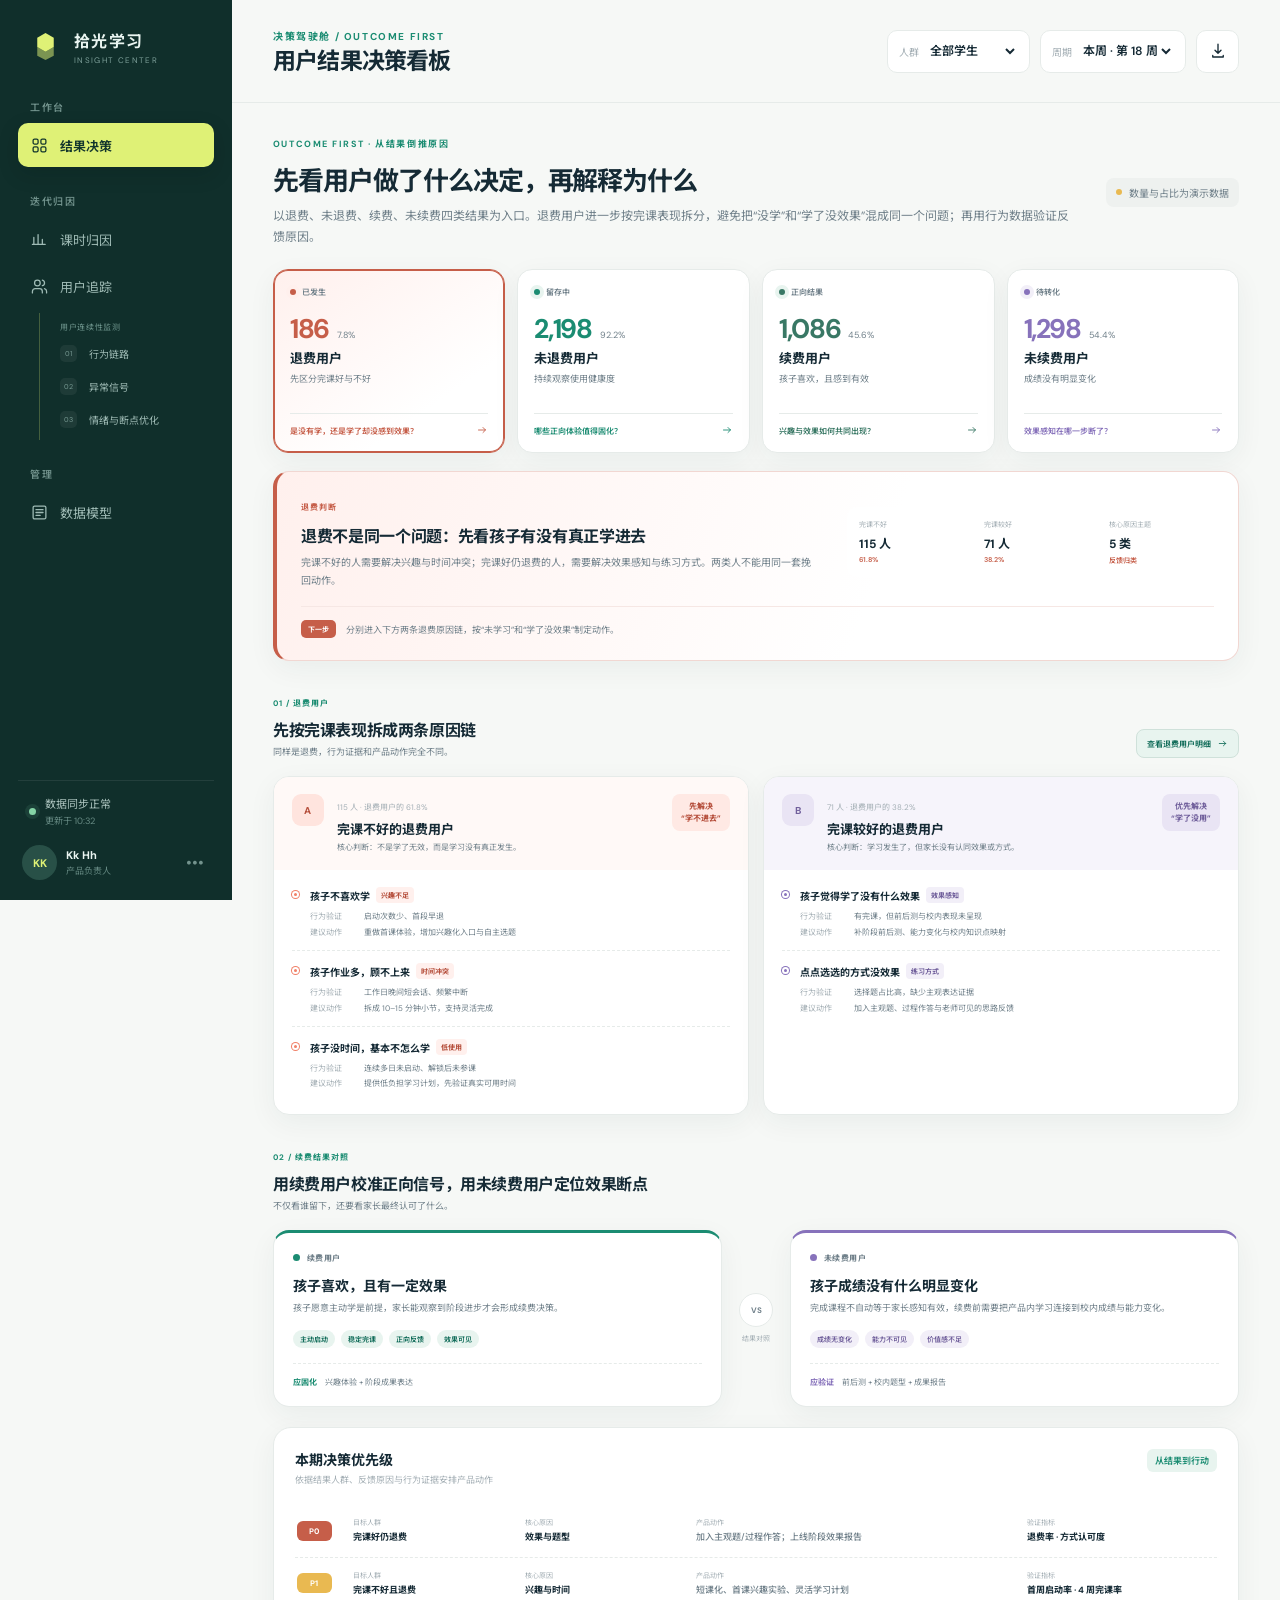
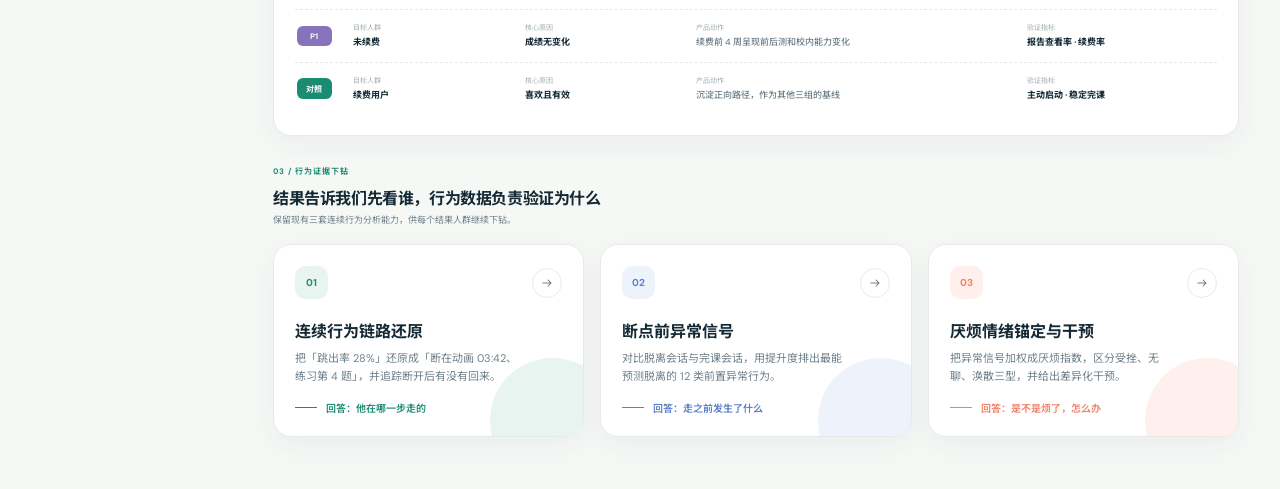
==== index.template.html @ 204967d9 "fix(用户追踪): 会话回放与监测四步链改为从真实逐题数据推导 监测方案挂到用户追踪下之后，出现两处「界面自相矛盾」：  一、单次会话回放的事件序列是写死的，完课会话也照搬断点会话那一串     异" ====
<!doctype html>
<html lang="zh-CN">
  <head>
    <meta charset="UTF-8" />
    <meta name="viewport" content="width=device-width, initial-scale=1.0" />
    <meta name="description" content="拾光学习用户结果决策中心——从退费与续费结果倒推学习行为和产品原因。" />
    <title>拾光学习 · 用户结果决策中心</title>
    <link rel="preconnect" href="https://fonts.googleapis.com" />
    <link rel="preconnect" href="https://fonts.gstatic.com" crossorigin />
    <!-- 字体异步加载：默认 media="print" 不阻塞首屏，onload 后再切回 all。
         取不到 Google Fonts 的网络环境（如国内）会立刻回落到系统字体，
         而不是先白屏等它超时——这个文件要发给别人离线打开，不能阻塞渲染。 -->
    <link href="https://fonts.googleapis.com/css2?family=DM+Sans:wght@400;500;600;700&family=Noto+Sans+SC:wght@400;500;600;700&display=swap" rel="stylesheet" media="print" onload="this.media='all'" />
    <noscript><link href="https://fonts.googleapis.com/css2?family=DM+Sans:wght@400;500;600;700&family=Noto+Sans+SC:wght@400;500;600;700&display=swap" rel="stylesheet" /></noscript>
    <link rel="stylesheet" href="./styles.css" />
    <link rel="stylesheet" href="./styles.behavior.css" />
  </head>
  <body>
    <div class="app-shell">
      <aside class="sidebar" aria-label="主导航">
        <a class="brand" href="#" aria-label="拾光学习首页">
          <span class="brand-mark" aria-hidden="true">
            <svg viewBox="0 0 32 32"><path d="M8 7.5 16 3l8 4.5v9L16 21l-8-4.5v-9Z"/><path d="m8 16.5 8 4.5 8-4.5V25l-8 4-8-4v-8.5Z" opacity=".52"/></svg>
          </span>
          <span><b>拾光学习</b><small>INSIGHT CENTER</small></span>
        </a>

        <nav class="primary-nav">
          <p class="nav-label">工作台</p>
          <button class="nav-item active" data-view="overview">
            <svg viewBox="0 0 24 24"><rect x="3" y="3" width="7" height="7" rx="2"/><rect x="14" y="3" width="7" height="7" rx="2"/><rect x="3" y="14" width="7" height="7" rx="2"/><rect x="14" y="14" width="7" height="7" rx="2"/></svg>
            结果决策
          </button>
          <p class="nav-label nav-label-spaced">迭代归因</p>
          <button class="nav-item" data-view="lesson">
            <svg viewBox="0 0 24 24"><path d="M4 19V9m6 10V5m6 14v-7m4 7H2"/></svg>
            课时归因
          </button>
          <button class="nav-item" data-view="users">
            <svg viewBox="0 0 24 24"><path d="M16 21v-2a4 4 0 0 0-4-4H6a4 4 0 0 0-4 4v2M9 11a4 4 0 1 0 0-8 4 4 0 0 0 0 8ZM22 21v-2a4 4 0 0 0-3-3.9M16 3.1a4 4 0 0 1 0 7.8"/></svg>
            用户追踪
          </button>
          <div class="nav-subgroup">
            <span>用户连续性监测</span>
            <button class="nav-item nav-subitem" data-view="chain">
              <i>01</i>行为链路
            </button>
            <button class="nav-item nav-subitem" data-view="signal">
              <i>02</i>异常信号
            </button>
            <button class="nav-item nav-subitem" data-view="emotion">
              <i>03</i>情绪与断点优化
            </button>
          </div>
          <p class="nav-label nav-label-spaced">管理</p>
          <button class="nav-item" data-view="model">
            <svg viewBox="0 0 24 24"><path d="M5 3h14a2 2 0 0 1 2 2v14a2 2 0 0 1-2 2H5a2 2 0 0 1-2-2V5a2 2 0 0 1 2-2Z"/><path d="M7 8h10M7 12h10M7 16h6"/></svg>
            数据模型
          </button>
        </nav>

        <div class="sidebar-foot">
          <div class="sync-status"><i></i><span>数据同步正常<small>更新于 10:32</small></span></div>
          <div class="user-chip"><span>KK</span><div><b>Kk Hh</b><small>产品负责人</small></div><button aria-label="更多">•••</button></div>
        </div>
      </aside>

      <main class="main">
        <header class="topbar">
          <div>
            <button class="mobile-menu" id="menuButton" aria-label="打开菜单">
              <svg viewBox="0 0 24 24"><path d="M4 7h16M4 12h16M4 17h16"/></svg>
            </button>
            <p class="eyebrow" id="pageEyebrow">数据驾驶舱</p>
            <h1 id="pageTitle">用户结果决策看板</h1>
          </div>
          <div class="top-actions">
            <label class="select-wrap"><span>人群</span><select id="segmentSelect"><option value="all">全部学生</option><option value="new">新购学生</option><option value="risk">流失风险学生</option></select></label>
            <label class="select-wrap"><span>周期</span><select id="periodSelect"><option value="week">本周 · 第 18 周</option><option value="lastWeek">上周 · 第 17 周</option><option value="month">近 4 周</option></select></label>
            <button class="icon-button" id="exportButton" title="导出本页数据" aria-label="导出本页数据">
              <svg viewBox="0 0 24 24"><path d="M12 3v12m0 0 4-4m-4 4-4-4M5 18v2h14v-2"/></svg>
            </button>
          </div>
        </header>

        <div class="content" id="content" aria-live="polite"></div>
      </main>
    </div>

    <div class="toast" id="toast" role="status"><span>✓</span><p>报表已导出</p></div>
    <div class="scrim" id="scrim"></div>
    <script src="./app.js"></script>
  </body>
</html>
---- styles.css ----
:root {
  --ink: #152a35;
  --muted: #70808a;
  --faint: #a4afb5;
  --line: #e6ebe9;
  --panel: #ffffff;
  --canvas: #f6f8f6;
  --mint: #1b8c72;
  --mint-deep: #116c59;
  --mint-pale: #e8f4ef;
  --lime: #dff176;
  --coral: #f08068;
  --coral-pale: #fff0ed;
  --blue: #5b7fc9;
  --blue-pale: #edf2fb;
  --violet: #8772bb;
  --yellow: #e9b951;
  --shadow: 0 8px 28px rgba(27, 55, 47, .055);
  --radius: 18px;
}

* { box-sizing: border-box; }
html { scroll-behavior: smooth; }
body {
  margin: 0;
  background: var(--canvas);
  color: var(--ink);
  font-family: "DM Sans", "Noto Sans SC", sans-serif;
  -webkit-font-smoothing: antialiased;
}
button, select { font: inherit; }
button { color: inherit; }
svg { display: block; fill: none; stroke: currentColor; stroke-width: 1.8; stroke-linecap: round; stroke-linejoin: round; }

.app-shell { min-height: 100vh; display: grid; grid-template-columns: 232px minmax(0, 1fr); }
.sidebar {
  position: fixed; inset: 0 auto 0 0; z-index: 20; width: 232px;
  display: flex; flex-direction: column; padding: 28px 18px 20px;
  background: #102f2b; color: #eaf5f1;
}
.brand { display: flex; align-items: center; gap: 11px; padding: 0 10px 34px; text-decoration: none; color: inherit; }
.brand-mark { width: 35px; height: 35px; display: grid; place-items: center; color: var(--lime); }
.brand-mark svg { width: 33px; stroke: none; fill: currentColor; }
.brand b { display: block; font-size: 16px; letter-spacing: .08em; }
.brand small { display: block; margin-top: 3px; color: #7ea09a; font-size: 8px; letter-spacing: .17em; }
.primary-nav { flex: 1; }
.nav-label { margin: 0 12px 9px; color: #70918b; font-size: 10px; font-weight: 600; letter-spacing: .16em; }
.nav-label-spaced { margin-top: 26px; }
.nav-item {
  width: 100%; min-height: 44px; display: flex; align-items: center; gap: 12px;
  margin: 3px 0; padding: 0 13px; border: 0; border-radius: 10px;
  color: #9fbbb5; background: transparent; cursor: pointer; text-align: left; font-size: 13px;
  transition: .2s ease;
}
.nav-item:hover { color: #fff; background: rgba(255,255,255,.055); }
.nav-item.active { color: #12352d; background: var(--lime); font-weight: 600; box-shadow: 0 7px 20px rgba(4,20,17,.18); }
.nav-item svg { width: 17px; height: 17px; }
.nav-index { display: grid; place-items: center; width: 20px; height: 20px; border: 1px solid currentColor; border-radius: 6px; font-size: 9px; font-weight: 700; }
.nav-subgroup { position: relative; margin: 5px 0 0 21px; padding: 8px 0 4px 12px; border-left: 1px solid rgba(223,241,118,.25); }.nav-subgroup > span { display: block; margin: 0 0 5px 8px; color: #6f968e; font-size: 8px; letter-spacing: .08em; }.nav-item.nav-subitem { min-height: 32px; margin: 1px 0; padding: 0 8px; border-radius: 7px; font-size: 10px; }.nav-subitem i { width: 17px; height: 17px; display: grid; place-items: center; border-radius: 5px; color: #789b94; background: rgba(255,255,255,.06); font-size: 7px; font-style: normal; }.nav-subitem.active i { color: var(--mint-deep); background: rgba(255,255,255,.48); }
.sidebar-foot { padding: 14px 4px 0; border-top: 1px solid rgba(255,255,255,.08); }
.sync-status { display: flex; align-items: center; gap: 9px; margin: 0 7px 18px; font-size: 11px; color: #abc2bd; }
.sync-status i { width: 7px; height: 7px; border-radius: 50%; background: #84d4a6; box-shadow: 0 0 0 4px rgba(132,212,166,.1); }
.sync-status small { display: block; color: #668a83; margin-top: 2px; }
.user-chip { display: grid; grid-template-columns: 35px 1fr auto; align-items: center; gap: 9px; }
.user-chip > span { width: 35px; height: 35px; display: grid; place-items: center; border-radius: 50%; background: #285047; font-size: 11px; font-weight: 700; color: var(--lime); }
.user-chip b, .user-chip small { display: block; }
.user-chip b { font-size: 11px; }.user-chip small { margin-top: 2px; color: #668a83; font-size: 9px; }
.user-chip button { border: 0; background: none; color: #73938d; cursor: pointer; }

.main { grid-column: 2; min-width: 0; }
.topbar {
  height: 103px; display: flex; align-items: center; justify-content: space-between; gap: 20px;
  padding: 0 clamp(24px, 3.2vw, 48px); border-bottom: 1px solid var(--line); background: rgba(246,248,246,.93);
  position: sticky; top: 0; z-index: 10; backdrop-filter: blur(12px);
}
.eyebrow { margin: 0 0 5px; color: var(--mint); font-size: 10px; font-weight: 700; letter-spacing: .16em; text-transform: uppercase; }
h1 { margin: 0; font-size: 23px; letter-spacing: -.035em; line-height: 1.15; }
.top-actions { display: flex; align-items: center; gap: 10px; }
.select-wrap { height: 43px; display: flex; align-items: center; gap: 7px; padding: 0 11px; border: 1px solid var(--line); border-radius: 10px; background: white; }
.select-wrap span { color: var(--faint); font-size: 10px; }
.select-wrap select { max-width: 128px; border: 0; outline: 0; color: var(--ink); background: transparent; font-size: 12px; font-weight: 600; cursor: pointer; }
.icon-button, .mobile-menu { width: 43px; height: 43px; display: grid; place-items: center; border: 1px solid var(--line); border-radius: 10px; background: white; cursor: pointer; transition: .2s; }
.icon-button:hover { color: white; border-color: var(--mint); background: var(--mint); }
.icon-button svg, .mobile-menu svg { width: 18px; height: 18px; }
.mobile-menu { display: none; }
.content { padding: 32px clamp(24px, 3.2vw, 48px) 52px; max-width: 1600px; margin: auto; }

.intro-row { display: flex; align-items: end; justify-content: space-between; gap: 30px; margin-bottom: 24px; }
.intro-row h2 { margin: 0 0 8px; font-size: 19px; letter-spacing: -.025em; }
.intro-row p { max-width: 650px; margin: 0; color: var(--muted); font-size: 12px; line-height: 1.7; }
.data-note { flex: none; display: inline-flex; align-items: center; gap: 7px; padding: 7px 10px; border-radius: 8px; background: #eef1ef; color: var(--muted); font-size: 10px; }
.data-note i { width: 6px; height: 6px; border-radius: 50%; background: var(--yellow); }

.scheme-grid { display: grid; grid-template-columns: repeat(3, 1fr); gap: 16px; margin-bottom: 24px; }
.scheme-card {
  position: relative; overflow: hidden; min-height: 184px; display: flex; flex-direction: column;
  padding: 21px; border: 1px solid var(--line); border-radius: var(--radius); background: var(--panel); box-shadow: var(--shadow);
  cursor: pointer; transition: transform .2s ease, box-shadow .2s ease, border-color .2s;
}
.scheme-card::after { content: ""; position: absolute; right: -32px; bottom: -47px; width: 125px; height: 125px; border-radius: 50%; background: var(--scheme-pale); }
.scheme-card:hover { transform: translateY(-3px); border-color: var(--scheme-color); box-shadow: 0 14px 34px rgba(27,55,47,.09); }
.scheme-top { display: flex; align-items: center; justify-content: space-between; }
.scheme-number { width: 33px; height: 33px; display: grid; place-items: center; border-radius: 10px; color: var(--scheme-color); background: var(--scheme-pale); font-size: 10px; font-weight: 700; }
.scheme-arrow { width: 30px; height: 30px; display: grid; place-items: center; border: 1px solid var(--line); border-radius: 50%; color: var(--muted); }
.scheme-arrow svg { width: 14px; }
.scheme-card h3 { margin: 19px 0 7px; font-size: 16px; }
.scheme-card p { position: relative; z-index: 1; max-width: 86%; margin: 0; color: var(--muted); font-size: 11px; line-height: 1.65; }
.scheme-card footer { position: relative; z-index: 1; display: flex; align-items: center; gap: 9px; margin-top: auto; padding-top: 15px; color: var(--scheme-color); font-size: 10px; font-weight: 600; }
.scheme-card footer i { width: 22px; height: 1px; background: currentColor; }

.kpi-grid { display: grid; grid-template-columns: repeat(4, 1fr); gap: 14px; margin-bottom: 18px; }
.kpi-card { padding: 18px 19px; border: 1px solid var(--line); border-radius: 15px; background: white; box-shadow: var(--shadow); }
.kpi-head { display: flex; align-items: center; justify-content: space-between; margin-bottom: 13px; }
.kpi-head span { color: var(--muted); font-size: 11px; }
.kpi-head i { width: 28px; height: 28px; display: grid; place-items: center; border-radius: 8px; background: var(--mint-pale); color: var(--mint); font-style: normal; font-size: 12px; }
.kpi-value { display: flex; align-items: baseline; gap: 9px; }
.kpi-value strong { font-size: 25px; letter-spacing: -.04em; }
.trend { font-size: 9px; font-weight: 600; color: var(--mint); }
.trend.down { color: var(--coral); }
.kpi-card small { display: block; margin-top: 5px; color: var(--faint); font-size: 9px; }

.dashboard-grid { display: grid; grid-template-columns: minmax(0, 1.55fr) minmax(300px, .75fr); gap: 18px; }
.panel { overflow: hidden; padding: 21px; border: 1px solid var(--line); border-radius: var(--radius); background: white; box-shadow: var(--shadow); }
.panel-wide { grid-column: 1 / -1; }
.panel-header { display: flex; align-items: start; justify-content: space-between; gap: 15px; margin-bottom: 19px; }
.panel-header h3 { margin: 0 0 4px; font-size: 14px; }
.panel-header p { margin: 0; color: var(--faint); font-size: 9px; }
.panel-tag { flex: none; padding: 5px 8px; border-radius: 6px; background: var(--mint-pale); color: var(--mint); font-size: 9px; font-weight: 600; }
.panel-actions { display: flex; gap: 5px; }
.mini-tab { padding: 5px 8px; border: 0; border-radius: 6px; background: transparent; color: var(--muted); font-size: 9px; cursor: pointer; }
.mini-tab.active { color: var(--mint-deep); background: var(--mint-pale); font-weight: 600; }

.funnel { display: flex; align-items: stretch; min-height: 151px; }
.funnel-step { flex: 1; position: relative; padding: 20px 15px 13px; text-align: center; }
.funnel-step:not(:last-child)::after { content: ""; position: absolute; top: 33px; right: -5px; z-index: 2; width: 10px; height: 10px; border-top: 1px solid #cbd6d2; border-right: 1px solid #cbd6d2; transform: rotate(45deg); }
.funnel-icon { width: 38px; height: 38px; margin: 0 auto 11px; display: grid; place-items: center; border-radius: 12px; background: var(--stage-pale); color: var(--stage-color); }
.funnel-icon svg { width: 18px; height: 18px; }
.funnel-step b { display: block; font-size: 18px; }.funnel-step span { display: block; margin-top: 3px; color: var(--muted); font-size: 10px; }
.funnel-step small { display: inline-block; margin-top: 9px; padding: 3px 7px; border-radius: 20px; background: #f3f5f4; color: var(--faint); font-size: 8px; }

.insight-box { margin-top: 12px; display: flex; align-items: center; gap: 10px; padding: 11px 13px; border-radius: 10px; background: #f8faf8; color: var(--muted); font-size: 10px; line-height: 1.5; }
.insight-box .bulb { flex: none; width: 25px; height: 25px; display: grid; place-items: center; border-radius: 7px; background: #fff3ce; color: #b48825; }
.insight-box svg { width: 13px; }
.insight-box b { color: var(--ink); }

.rank-list { display: grid; gap: 14px; }
.rank-row { display: grid; grid-template-columns: minmax(80px, 1fr) 1.5fr 38px; align-items: center; gap: 11px; font-size: 10px; }
.rank-label { overflow: hidden; text-overflow: ellipsis; white-space: nowrap; }
.bar-track { height: 6px; border-radius: 6px; background: #edf1ef; overflow: hidden; }
.bar-fill { height: 100%; border-radius: inherit; background: var(--bar-color, var(--mint)); transform-origin: left; animation: grow .8s ease both; }
.rank-value { text-align: right; color: var(--muted); font-size: 9px; }
@keyframes grow { from { transform: scaleX(0); } }

.section-head { display: flex; align-items: end; justify-content: space-between; margin: 0 0 22px; }
.section-head h2 { margin: 0 0 5px; font-size: 19px; }.section-head p { margin: 0; color: var(--muted); font-size: 11px; }
.back-button { display: inline-flex; align-items: center; gap: 6px; margin-bottom: 12px; padding: 0; border: 0; background: none; color: var(--mint); font-size: 10px; cursor: pointer; }
.back-button svg { width: 12px; }
.goal-pill { padding: 8px 11px; border-radius: 8px; background: var(--mint-pale); color: var(--mint-deep); font-size: 10px; font-weight: 600; }

.flow-track { display: grid; grid-template-columns: repeat(5, 1fr); gap: 0; margin: 11px 0 23px; padding: 4px 0; }
.flow-node { position: relative; text-align: center; }
.flow-node:not(:last-child)::after { content: ""; position: absolute; top: 20px; left: 65%; width: 70%; height: 1px; background: #dce4e0; }
.flow-node i { position: relative; z-index: 2; width: 40px; height: 40px; margin: auto; display: grid; place-items: center; border-radius: 50%; color: white; background: var(--node-color); box-shadow: 0 0 0 6px var(--node-pale); font-style: normal; font-size: 11px; font-weight: 700; }
.flow-node b { display: block; margin-top: 12px; font-size: 10px; }.flow-node small { color: var(--faint); font-size: 8px; }

.line-chart { height: 190px; display: grid; grid-template-columns: 27px 1fr; grid-template-rows: 1fr 21px; }
.y-axis { display: flex; flex-direction: column; justify-content: space-between; color: var(--faint); font-size: 8px; padding-bottom: 3px; }
.plot { position: relative; border-bottom: 1px solid var(--line); background: repeating-linear-gradient(to bottom, transparent 0, transparent calc(25% - 1px), #edf1ef 25%); }
.plot svg { width: 100%; height: 100%; overflow: visible; }
.plot .area { stroke: none; fill: url(#areaGradient); }
.plot .chart-line { fill: none; stroke: var(--mint); stroke-width: 2.3; vector-effect: non-scaling-stroke; }
.plot .dot { fill: white; stroke: var(--mint); stroke-width: 2; }
.x-axis { grid-column: 2; display: flex; justify-content: space-between; padding-top: 7px; color: var(--faint); font-size: 8px; }

.stage-grid { display: grid; grid-template-columns: repeat(3, 1fr); gap: 13px; }
.stage-card { padding: 16px; border: 1px solid var(--line); border-radius: 13px; background: #fbfcfb; }
.stage-title { display: flex; align-items: center; gap: 8px; margin-bottom: 13px; }
.stage-title i { width: 27px; height: 27px; display: grid; place-items: center; border-radius: 8px; background: var(--stage-pale); color: var(--stage-color); font-style: normal; font-size: 10px; font-weight: 700; }
.stage-title b { font-size: 11px; }.stage-title small { display: block; color: var(--faint); font-size: 8px; margin-top: 1px; }
.stage-metric { display: flex; justify-content: space-between; padding: 8px 0; border-top: 1px dashed var(--line); font-size: 9px; color: var(--muted); }
.stage-metric strong { color: var(--ink); font-size: 10px; }

.heatmap-wrap { overflow-x: auto; }
.heatmap { min-width: 580px; display: grid; grid-template-columns: 66px repeat(7, 1fr); gap: 5px; }
.heatmap > span { display: grid; place-items: center; min-height: 26px; border-radius: 5px; color: var(--muted); font-size: 8px; }
.heat-cell { background: rgba(27,140,114,var(--intensity)); color: var(--intensity-text, white) !important; cursor: default; transition: transform .15s; }
.heat-cell:hover { transform: scale(1.08); }
.heat-legend { display: flex; align-items: center; justify-content: flex-end; gap: 5px; margin-top: 10px; color: var(--faint); font-size: 8px; }
.heat-legend i { width: 12px; height: 7px; border-radius: 2px; background: rgba(27,140,114,var(--i)); }

.issue-list { display: grid; gap: 10px; }
.issue { display: grid; grid-template-columns: 34px 1fr auto; align-items: center; gap: 11px; padding: 11px; border-radius: 11px; background: #f9faf9; }
.issue-icon { width: 34px; height: 34px; display: grid; place-items: center; border-radius: 9px; background: var(--issue-pale); color: var(--issue-color); }
.issue-icon svg { width: 16px; }.issue b { display: block; font-size: 10px; }.issue small { color: var(--faint); font-size: 8px; }
.severity { padding: 4px 7px; border-radius: 5px; font-size: 8px; font-weight: 600; }.severity.high { color: #b6503d; background: var(--coral-pale); }.severity.mid { color: #997317; background: #fff5d6; }

.donut-wrap { display: flex; align-items: center; justify-content: center; gap: 26px; padding: 11px 0; }
.donut { position: relative; width: 126px; height: 126px; border-radius: 50%; background: conic-gradient(var(--mint) 0 54%, var(--lime) 54% 78%, var(--blue) 78% 91%, #e7ebe9 91%); }
.donut::after { content: ""; position: absolute; inset: 17px; border-radius: 50%; background: white; }
.donut-center { position: absolute; inset: 0; z-index: 2; display: grid; place-content: center; text-align: center; }.donut-center strong { font-size: 22px; }.donut-center span { color: var(--faint); font-size: 8px; }
.legend-list { display: grid; gap: 11px; }.legend-row { display: grid; grid-template-columns: 8px 1fr auto; align-items: center; gap: 8px; font-size: 9px; }.legend-row i { width: 8px; height: 8px; border-radius: 3px; }.legend-row span { color: var(--muted); }.legend-row b { font-size: 9px; }

.alert-list { display: grid; gap: 8px; }
.alert-row { display: grid; grid-template-columns: 36px 1fr auto; gap: 10px; align-items: center; padding: 10px 12px; border: 1px solid var(--line); border-radius: 11px; }
.student-avatar { width: 34px; height: 34px; display: grid; place-items: center; border-radius: 10px; background: var(--avatar-bg); color: var(--avatar-color); font-size: 10px; font-weight: 700; }
.alert-row b { display: block; font-size: 10px; }.alert-row small { display: block; margin-top: 2px; color: var(--faint); font-size: 8px; }
.risk-score { text-align: right; }.risk-score strong { display: block; color: var(--coral); font-size: 11px; }.risk-score span { color: var(--faint); font-size: 8px; }

.event-table { width: 100%; border-collapse: collapse; font-size: 10px; }
.event-table th { padding: 10px 12px; color: var(--faint); background: #f7f9f8; text-align: left; font-size: 8px; letter-spacing: .06em; }
.event-table td { padding: 12px; border-bottom: 1px solid var(--line); vertical-align: middle; color: var(--muted); }
.event-table td:first-child { color: var(--ink); font-family: ui-monospace, SFMono-Regular, Menlo, monospace; font-weight: 600; }
.event-table tr:last-child td { border-bottom: 0; }
.status-dot { display: inline-flex; align-items: center; gap: 5px; color: var(--mint); }.status-dot::before { content: ""; width: 5px; height: 5px; border-radius: 50%; background: currentColor; }
.table-wrap { overflow-x: auto; }

.model-flow { display: flex; align-items: center; justify-content: center; gap: 8px; overflow-x: auto; margin-bottom: 17px; padding: 13px 16px; border: 1px solid #dce9e4; border-radius: 12px; background: linear-gradient(90deg,#f0f7f4,#f7faf8); white-space: nowrap; }
.model-flow span { padding: 7px 10px; border-radius: 7px; color: var(--mint-deep); background: white; box-shadow: 0 2px 8px rgba(27,55,47,.06); font-size: 9px; font-weight: 600; }
.model-flow i { color: #8ba39d; font-size: 8px; font-style: normal; }
.model-grid { display: grid; grid-template-columns: repeat(6, 1fr); gap: 13px; }
.model-card { display: flex; flex-direction: column; min-height: 236px; padding: 17px; border: 1px solid var(--line); border-radius: 15px; background: white; box-shadow: var(--shadow); }
.model-card header { display: flex; align-items: flex-start; gap: 10px; }
.model-card header > span { flex: none; width: 29px; height: 29px; display: grid; place-items: center; border-radius: 8px; color: var(--mint); background: var(--mint-pale); font-size: 9px; font-weight: 700; }
.model-card h3 { margin: 0 0 3px; font-size: 12px; }
.model-card code { color: var(--mint); font-size: 8px; }
.model-card > p { margin: 13px 0 10px; color: var(--muted); font-size: 9px; }
.field-list { display: grid; grid-template-columns: repeat(2, minmax(0,1fr)); gap: 6px; }
.field-list span { overflow: hidden; padding: 6px 7px; border-radius: 6px; color: #65766f; background: #f5f8f6; font-family: ui-monospace, SFMono-Regular, Menlo, monospace; font-size: 7.5px; text-overflow: ellipsis; white-space: nowrap; }
.model-card footer { display: flex; align-items: center; gap: 6px; margin-top: auto; padding-top: 11px; color: var(--faint); font-size: 8px; }
.model-card footer i { width: 15px; height: 2px; border-radius: 2px; background: var(--mint); }

/* 课时归因与用户连续追踪 */
.analysis-toolbar { display: flex; align-items: center; gap: 16px; margin-bottom: 16px; padding: 13px 15px; border: 1px solid #dfe8e4; border-radius: 13px; background: linear-gradient(100deg,#edf6f2,#fbfcfb); }
.analysis-toolbar > div { margin-right: auto; }.analysis-toolbar span { display: block; color: var(--faint); font-size: 8px; }.analysis-toolbar b { display: block; margin-top: 3px; font-size: 11px; }
.analysis-toolbar label { display: flex; align-items: center; gap: 8px; color: var(--muted); font-size: 9px; }.analysis-toolbar select { padding: 7px 9px; border: 1px solid var(--line); border-radius: 7px; background: white; color: var(--ink); font-size: 9px; outline: 0; }
.analysis-toolbar .data-note { display: inline-flex; }.analysis-toolbar .cohort-range { padding-left: 14px; border-left: 1px solid #dce5e1; color: var(--muted); }
.month-plan { display: flex; align-items: center; justify-content: center; gap: 9px; margin: -3px 0 16px; padding: 10px 12px; border: 1px solid var(--line); border-radius: 11px; background: white; }
.month-plan span { min-width: 90px; padding: 6px 9px; border-radius: 7px; color: var(--muted); background: #f5f8f6; font-size: 8px; text-align: center; }.month-plan span b { display: block; margin-bottom: 2px; color: var(--ink); font-size: 8px; }.month-plan span.extra { color: var(--mint-deep); background: var(--mint-pale); }.month-plan i { width: 13px; height: 1px; background: #cbd7d2; }
.attribution-table { min-width: 980px; }.attribution-table tbody tr { cursor: pointer; transition: background .15s; }.attribution-table tbody tr:hover { background: #f2f8f5; }.attribution-table tbody tr:focus { outline: 2px solid var(--mint); outline-offset: -2px; }
.attribution-table td:first-child { font-family: inherit; white-space: nowrap; }.attribution-table td:not(:first-child) { white-space: nowrap; }
.metric-bad { color: var(--coral) !important; font-weight: 700; }
.cause-pill { display: inline-flex; padding: 4px 7px; border-radius: 6px; font-size: 8px; font-weight: 600; white-space: nowrap; }.cause-pill.good { color: var(--mint-deep); background: var(--mint-pale); }.cause-pill.watch { color: #8d6d1e; background: #fff5d6; }.cause-pill.risk { color: #b6503d; background: var(--coral-pale); }
.legend-inline,.status-legend { display: flex; align-items: center; gap: 10px; color: var(--faint); font-size: 8px; }.legend-inline span,.status-legend span { display: inline-flex; align-items: center; gap: 5px; }.legend-inline i,.status-legend i { width: 7px; height: 7px; border-radius: 2px; }.legend-good,.status-legend .done { background: var(--mint); }.legend-watch,.status-legend .learning { background: var(--yellow); }.legend-risk,.status-legend .exit { background: var(--coral); }.status-legend .missed { background: #dce3e0; }

.segment-tabs { display: grid; grid-template-columns: repeat(5,1fr); gap: 9px; margin-bottom: 16px; }.segment-tabs button { display: flex; align-items: center; justify-content: space-between; padding: 12px 13px; border: 1px solid var(--line); border-radius: 11px; background: white; color: var(--muted); cursor: pointer; transition: .18s; }.segment-tabs button:hover { border-color: #bdd9d0; }.segment-tabs button.active { border-color: var(--mint); color: var(--mint-deep); background: var(--mint-pale); box-shadow: inset 0 0 0 1px var(--mint); }.segment-tabs span { font-size: 9px; }.segment-tabs b { font-size: 11px; }
.tracking-wrap { overflow-x: auto; }.tracking-table { width: 100%; min-width: 900px; border-collapse: separate; border-spacing: 0 7px; }.tracking-table th { padding: 0 7px 7px; color: var(--faint); text-align: center; font-size: 8px; }.tracking-table th:first-child,.tracking-table th:nth-child(2) { text-align: left; }.tracking-table td { padding: 7px; background: #f8faf9; text-align: center; }.tracking-table td:first-child { min-width: 92px; border-radius: 9px 0 0 9px; text-align: left; }.tracking-table td:first-child b,.tracking-table td:first-child small { display: block; }.tracking-table td:first-child b { font-size: 9px; }.tracking-table td:first-child small { margin-top: 2px; color: var(--faint); font-size: 7px; }.tracking-table td:nth-child(2) { min-width: 130px; text-align: left; }.tracking-table td:last-child { border-radius: 0 9px 9px 0; }
.month-tracking-table { min-width: 1080px; }.month-tracking-table thead .week-band th { padding: 7px; border-radius: 5px; color: var(--mint-deep); background: var(--mint-pale); font-weight: 700; }.month-tracking-table thead tr:last-child th { padding-top: 7px; }.month-tracking-table td:first-child { min-width: 125px; }
.student-name-button { display: block; width: 100%; padding: 3px 4px; border: 0; border-radius: 6px; background: transparent; color: inherit; cursor: pointer; text-align: left; }.student-name-button:hover { background: var(--mint-pale); }.student-name-button b,.student-name-button small,.student-name-button em { display: block; }.student-name-button em { margin-top: 4px; color: var(--mint); font-size: 6.5px; font-style: normal; opacity: .72; transition: opacity .15s; }.student-name-button:hover em,.student-name-button:focus em { opacity: 1; }
.lifecycle { display: inline-block; margin: 2px 3px 2px 0; padding: 3px 5px; border-radius: 4px; font-size: 7px; }.lifecycle.active,.lifecycle.renew { color: var(--mint-deep); background: var(--mint-pale); }.lifecycle.churn { color: #b6503d; background: var(--coral-pale); }.lifecycle.no-renew { color: #7d6ca3; background: #f2eff8; }
.lesson-state { width: 56px; height: 35px; display: grid; place-content: center; gap: 2px; border: 0; border-radius: 7px; cursor: pointer; transition: transform .15s,box-shadow .15s; }.lesson-state:hover { transform: translateY(-2px); box-shadow: 0 5px 10px rgba(26,54,48,.12); }.lesson-state i { width: 5px; height: 5px; margin: auto; border-radius: 50%; background: currentColor; }.lesson-state span { font-size: 7px; }.lesson-state.done { color: var(--mint-deep); background: var(--mint-pale); }.lesson-state.learning { color: #96721e; background: #fff5d6; }.lesson-state.exit { color: #b6503d; background: var(--coral-pale); }.lesson-state.missed { color: #99a6a1; background: #eef2f0; }
.compare-grid { display: grid; grid-template-columns: repeat(2,1fr); gap: 13px; margin-top: 14px; }.compare-grid article { padding: 16px 18px; border: 1px solid var(--line); border-radius: 13px; background: white; }.compare-grid span { color: var(--mint); font-size: 8px; font-weight: 700; }.compare-grid b { display: block; margin: 7px 0 5px; font-size: 11px; }.compare-grid p { margin: 0; color: var(--muted); font-size: 9px; line-height: 1.6; }

.user-detail-heading { display: grid; grid-template-columns: auto 40px 1fr auto; align-items: center; gap: 10px; margin-bottom: 13px; }.user-detail-heading > button { display: inline-flex; align-items: center; gap: 5px; padding: 7px 9px; border: 1px solid #cee2da; border-radius: 7px; color: var(--mint-deep); background: var(--mint-pale); cursor: pointer; font-size: 8px; }.user-detail-heading > button svg { width: 10px; }.selected-user-avatar { width: 39px; height: 39px; display: grid; place-items: center; border-radius: 11px; color: var(--mint-deep); background: var(--mint-pale); font-size: 12px; font-weight: 700; }.user-detail-heading > div:nth-child(3) > span { color: var(--faint); font-size: 7px; }.user-detail-heading h3 { margin: 3px 0; font-size: 13px; }.user-detail-heading h3 small { color: var(--faint); font-size: 7px; font-weight: 500; }.user-detail-heading p { margin: 0; color: var(--muted); font-size: 8px; }
.user-detail-summary { display: flex; gap: 7px; }.user-detail-summary span { min-width: 57px; padding: 8px; border-radius: 8px; color: var(--muted); background: #f5f8f6; font-size: 7px; text-align: center; }.user-detail-summary b { display: block; margin-bottom: 2px; color: var(--ink); font-size: 11px; }
.detail-rule { display: flex; align-items: center; gap: 7px; margin: 0 0 12px; padding: 8px 10px; border-radius: 8px; color: var(--muted); background: #f7f9f8; font-size: 8px; }.detail-rule i { width: 6px; height: 6px; border-radius: 50%; background: var(--yellow); }
.user-monitoring-flow { margin-top: 16px; padding: 18px; border: 1px solid #cfe3db; border-radius: 15px; background: linear-gradient(115deg,#edf7f3,#fff 62%); box-shadow: var(--shadow); }.monitor-flow-head { display: flex; align-items: end; justify-content: space-between; gap: 16px; margin-bottom: 14px; }.monitor-flow-head span { color: var(--mint); font-size: 8px; font-weight: 700; letter-spacing: .12em; }.monitor-flow-head h3 { margin: 5px 0 3px; font-size: 14px; }.monitor-flow-head p { margin: 0; color: var(--muted); font-size: 8px; }.monitor-flow-head > button { flex: none; padding: 8px 10px; border: 1px solid var(--mint); border-radius: 8px; color: white; background: var(--mint); cursor: pointer; font-size: 8px; font-weight: 600; }
.monitor-flow-grid { display: grid; grid-template-columns: repeat(4,1fr); gap: 9px; }.monitor-flow-card { position: relative; display: grid; grid-template-columns: 27px 1fr; gap: 9px; min-width: 0; padding: 12px; border: 1px solid var(--line); border-radius: 11px; background: white; cursor: pointer; text-align: left; transition: .18s; }.monitor-flow-card:hover { border-color: var(--mint); transform: translateY(-2px); }.monitor-flow-card > i { width: 27px; height: 27px; display: grid; place-items: center; border-radius: 8px; color: var(--mint-deep); background: var(--mint-pale); font-size: 8px; font-style: normal; font-weight: 700; }.monitor-flow-card span { min-width: 0; }.monitor-flow-card b,.monitor-flow-card strong,.monitor-flow-card small { display: block; }.monitor-flow-card b { font-size: 9px; }.monitor-flow-card strong { margin: 5px 0 3px; overflow: hidden; color: var(--ink); font-size: 9px; text-overflow: ellipsis; white-space: nowrap; }.monitor-flow-card small { color: var(--faint); font-size: 7px; line-height: 1.45; }.monitor-flow-card > em { position: absolute; right: -8px; top: 50%; z-index: 2; width: 15px; height: 15px; display: grid; place-items: center; border-radius: 50%; color: var(--mint); background: #f3f8f6; font-size: 9px; font-style: normal; transform: translateY(-50%); }
.lesson-detail-table { width: 100%; min-width: 1160px; border-collapse: collapse; font-size: 8px; }.lesson-detail-table th { padding: 9px 6px; color: var(--faint); background: #f5f8f6; text-align: left; white-space: nowrap; }.lesson-detail-table td { height: 55px; padding: 8px 6px; border-bottom: 1px solid var(--line); color: var(--muted); vertical-align: middle; }.lesson-detail-table tr:last-child td { border-bottom: 0; }.lesson-detail-table td:first-child { min-width: 132px; }.lesson-detail-table td:first-child span,.lesson-detail-table td:first-child b { display: block; }.lesson-detail-table td:first-child span { margin-bottom: 3px; color: var(--mint); font-size: 7px; }.lesson-detail-table td:first-child b { color: var(--ink); font-size: 8px; }.lesson-detail-table .study-time { min-width: 108px; font-family: ui-monospace,SFMono-Regular,Menlo,monospace; }.lesson-detail-table .jump-node { color: var(--coral); font-weight: 600; }.lesson-detail-table .blank-cell { background: repeating-linear-gradient(-45deg,#fbfcfb,#fbfcfb 4px,#f7f9f8 4px,#f7f9f8 8px); }.lesson-detail-table .unattended-row td { color: var(--faint); }
.lesson-row-title { display: flex; align-items: center; gap: 7px; }.lesson-row-title > button,.session-toggle-placeholder { flex: none; width: 25px; height: 25px; display: grid; place-items: center; border-radius: 7px; }.lesson-row-title > button { border: 1px solid #bdd8ce; color: var(--mint); background: white; cursor: pointer; font-size: 13px; font-weight: 700; }.lesson-row-title > button:hover { color: white; background: var(--mint); }.session-toggle-placeholder { background: transparent; }.lesson-row-title > div { min-width: 0; }.lesson-row-title em { display: block; margin-top: 3px; color: var(--mint); font-size: 6px; font-style: normal; }.lesson-detail-table tr.is-session-open > td { border-bottom-color: #c5ddd4; background: #f6fbf9; }
.detail-status { display: inline-flex; padding: 4px 6px; border-radius: 5px; font-size: 7px; font-weight: 700; white-space: nowrap; }.detail-status.done { color: var(--mint-deep); background: var(--mint-pale); }.detail-status.unfinished { color: #b6503d; background: var(--coral-pale); }.detail-status.blank { color: #98a5a0; background: #eef2f0; }
.question-detail { position: relative; min-width: 78px; padding: 6px; border: 1px solid #e7ece9; border-radius: 7px; background: white; }.question-detail.has-anomaly { padding-bottom: 22px; }.question-detail b,.question-detail small { display: block; white-space: nowrap; }.question-detail b { color: var(--ink); font-size: 7px; }.question-detail small { margin-top: 3px; font-size: 6.5px; }.question-detail small.correct { color: var(--mint); }.question-detail small.wrong { color: var(--coral); }.question-detail em { position: absolute; left: 5px; bottom: 5px; padding: 2px 4px; border-radius: 4px; font-size: 6px; font-style: normal; font-weight: 700; }.question-detail em.instant { color: #7662a4; background: #f2eff8; }.question-detail em.repeat { color: #9a7319; background: #fff5d6; }.question-detail em.slow { color: #b6503d; background: var(--coral-pale); }
.lesson-detail-table .session-replay-row > td { height: auto; padding: 0 6px 16px; border-bottom: 1px solid #c5ddd4; background: #f6fbf9; }.inline-session-replay { padding: 15px; border: 1px solid #c7ded5; border-radius: 12px; background: white; box-shadow: 0 7px 20px rgba(23,63,53,.06); }.inline-session-replay > header { display: flex; align-items: center; justify-content: space-between; gap: 18px; }.inline-session-replay header span { color: var(--mint); font-size: 7px; font-weight: 700; letter-spacing: .1em; }.inline-session-replay h4 { margin: 4px 0; color: var(--ink); font-size: 12px; }.inline-session-replay header p { margin: 0; color: var(--faint); font-size: 7px; }.session-replay-stats { display: flex; gap: 6px; }.session-replay-stats span { min-width: 75px; padding: 7px 8px; border-radius: 7px; color: var(--muted); background: #f5f8f6; font-size: 6px; text-align: center; }.session-replay-stats b { display: block; margin-bottom: 2px; color: var(--ink); font-size: 8px; }.session-replay-stats span.risk { color: #b6503d; background: var(--coral-pale); }.session-replay-stats span.risk b { color: #b6503d; }
/* 自动列而非固定 10 列：事件数由该次会话的真实行为决定，写死列数会折行。 */
.session-event-track { display: grid; grid-auto-flow: column; grid-auto-columns: minmax(85px,1fr); gap: 5px; overflow-x: auto; margin: 15px 0; padding: 7px 2px 4px; }.session-event { position: relative; min-width: 85px; padding: 9px 7px; border: 1px solid var(--line); border-top: 2px solid #cbd8d3; border-radius: 8px; background: #fbfcfb; }.session-event::after { content: "›"; position: absolute; right: -6px; top: 50%; z-index: 2; color: #a9b9b3; transform: translateY(-50%); }.session-event:last-child::after { display: none; }.session-event time,.session-event b,.session-event small { display: block; }.session-event time { color: var(--faint); font-family: ui-monospace,SFMono-Regular,Menlo,monospace; font-size: 6px; }.session-event > i { width: 5px; height: 5px; display: block; margin: 5px 0; border-radius: 50%; background: #b7c7c1; }.session-event b { color: var(--ink); font-size: 7px; }.session-event small { margin-top: 3px; color: var(--faint); font-size: 6px; line-height: 1.4; }.session-event.is-warn { border-top-color: var(--yellow); background: #fffdf6; }.session-event.is-warn > i { background: var(--yellow); }.session-event.is-danger,.session-event.is-break { border-top-color: var(--coral); background: var(--coral-pale); }.session-event.is-danger > i,.session-event.is-break > i { background: var(--coral); }.session-event.is-done { border-top-color: var(--mint); background: var(--mint-pale); }.session-event.is-done > i { background: var(--mint); }
.inline-session-replay > footer { display: grid; grid-template-columns: 1fr auto 1fr auto 1.2fr; align-items: center; gap: 9px; padding: 10px 12px; border-radius: 9px; background: #f5f8f6; }.inline-session-replay footer div span,.inline-session-replay footer div b { display: block; }.inline-session-replay footer div span { color: var(--faint); font-size: 6px; }.inline-session-replay footer div b { margin-top: 3px; color: var(--ink); font-size: 7px; line-height: 1.45; }.inline-session-replay footer > i { color: var(--mint); font-size: 10px; font-style: normal; }.inline-session-replay footer .optimize { padding-left: 9px; border-left: 2px solid var(--mint); }.inline-session-replay footer .optimize b { color: var(--mint-deep); }

.drawer-layer { position: fixed; inset: 0; z-index: 100; visibility: hidden; pointer-events: none; }.drawer-layer.open { visibility: visible; pointer-events: auto; }.drawer-backdrop { position: absolute; inset: 0; width: 100%; border: 0; background: rgba(10,31,27,.28); opacity: 0; transition: opacity .25s; }.drawer-layer.open .drawer-backdrop { opacity: 1; }.detail-drawer { position: absolute; top: 0; right: 0; width: min(480px,92vw); height: 100%; overflow-y: auto; padding: 34px 30px; background: white; box-shadow: -20px 0 50px rgba(19,46,40,.16); transform: translateX(100%); transition: transform .28s ease; }.drawer-layer.open .detail-drawer { transform: none; }.drawer-close { position: absolute; top: 17px; right: 18px; width: 30px; height: 30px; border: 1px solid var(--line); border-radius: 8px; background: white; color: var(--muted); cursor: pointer; font-size: 18px; }
.drawer-kicker { margin-bottom: 7px; color: var(--mint); font-size: 8px; font-weight: 700; letter-spacing: .12em; }.detail-drawer h2 { margin: 0; font-size: 18px; }.drawer-sub { margin: 6px 0 20px; color: var(--muted); font-size: 9px; }.drawer-metrics { display: grid; grid-template-columns: repeat(4,1fr); gap: 8px; margin: 20px 0; }.drawer-metrics.six { grid-template-columns: repeat(3,1fr); }.drawer-metrics > div { padding: 11px; border-radius: 9px; background: #f5f8f6; }.drawer-metrics span,.drawer-metrics b { display: block; }.drawer-metrics span { color: var(--faint); font-size: 7px; }.drawer-metrics b { margin-top: 5px; font-size: 11px; }.drawer-metrics .danger { color: var(--coral); }.drawer-title { margin: 24px 0 11px; font-size: 11px; }
.question-bars { display: grid; gap: 9px; }.question-bars > div { display: grid; grid-template-columns: 48px 1fr 28px; align-items: center; gap: 8px; }.question-bars span,.question-bars b { font-size: 8px; }.question-bars b { text-align: right; }.question-bars i { height: 7px; overflow: hidden; border-radius: 6px; background: #edf1ef; }.question-bars em { display: block; height: 100%; border-radius: inherit; background: var(--mint); }.question-bars em.slow { background: var(--coral); }.root-cause { padding: 13px; border-radius: 10px; background: #f8faf9; }.root-cause span { color: var(--coral); font-size: 8px; font-weight: 700; }.root-cause p,.action-box p { margin: 6px 0 0; color: var(--muted); font-size: 9px; line-height: 1.65; }.action-box { margin-top: 14px; padding: 14px; border-left: 3px solid var(--mint); border-radius: 0 10px 10px 0; background: var(--mint-pale); }.action-box b { color: var(--mint-deep); font-size: 9px; }.student-drawer-head { display: flex; align-items: center; gap: 11px; }.student-drawer-head > span { width: 42px; height: 42px; display: grid; place-items: center; border-radius: 12px; color: var(--mint); background: var(--mint-pale); font-size: 13px; font-weight: 700; }.student-drawer-head p { margin: 4px 0 0; color: var(--faint); font-size: 8px; }.lesson-focus { display: grid; grid-template-columns: 1fr auto; gap: 4px; align-items: center; margin-top: 18px; padding: 13px; border: 1px solid var(--line); border-radius: 10px; }.lesson-focus small { grid-column: 1/-1; color: var(--faint); font-size: 7px; }.lesson-focus b { font-size: 10px; }.empty-state { padding: 30px; border-radius: 10px; background: #f6f8f7; color: var(--faint); text-align: center; font-size: 9px; }

.toast { position: fixed; right: 28px; bottom: 28px; z-index: 50; display: flex; align-items: center; gap: 10px; padding: 12px 17px; border-radius: 11px; color: white; background: #173b34; box-shadow: 0 12px 30px rgba(17,47,43,.25); transform: translateY(80px); opacity: 0; pointer-events: none; transition: .3s ease; }
.toast.show { transform: none; opacity: 1; }.toast span { width: 20px; height: 20px; display: grid; place-items: center; border-radius: 50%; color: #14352f; background: var(--lime); font-size: 11px; }.toast p { margin: 0; font-size: 11px; }
.scrim { display: none; }
/* fill-mode 用 backwards 而不是 both：both 会让动画结束后仍保留 transform 的
   计算值 matrix(1,0,0,1,0,0)，虽是单位矩阵但不等于 none，会使 .fade-in 成为
   position: fixed 的包含块，导致内部的下钻抽屉贴着 section 定位而跑出视口。
   本动画无 delay，backwards 与 both 视觉上完全一致。 */
.fade-in { animation: fadeIn .35s ease backwards; }
@keyframes fadeIn { from { opacity: 0; transform: translateY(4px); } }

@media (max-width: 1050px) {
  .app-shell { grid-template-columns: 200px minmax(0, 1fr); }.sidebar { width: 200px; }.scheme-grid { grid-template-columns: 1fr; }.scheme-card { min-height: 145px; }.kpi-grid { grid-template-columns: repeat(2, 1fr); }.dashboard-grid { grid-template-columns: 1fr; }.panel-wide { grid-column: auto; }
}
@media (max-width: 760px) {
  .app-shell { display: block; }.main { grid-column: auto; }.sidebar { width: 232px; transform: translateX(-100%); transition: transform .25s ease; }.sidebar.open { transform: none; }.scrim { position: fixed; inset: 0; z-index: 15; background: rgba(9,29,25,.35); backdrop-filter: blur(2px); }.scrim.show { display: block; }
  .topbar { height: auto; min-height: 90px; padding: 16px 18px; align-items: flex-start; }.topbar > div:first-child { display: grid; grid-template-columns: 36px 1fr; column-gap: 10px; }.mobile-menu { display: grid; width: 36px; height: 36px; grid-row: 1 / 3; }.eyebrow { grid-column: 2; }.topbar h1 { grid-column: 2; font-size: 18px; }.top-actions { align-self: center; }.select-wrap span, .top-actions .select-wrap { display: none; }.select-wrap { padding: 0 7px; height: 36px; }.select-wrap select { max-width: 100px; font-size: 10px; }.icon-button { width: 36px; height: 36px; }
  .content { padding: 24px 17px 40px; }.intro-row { align-items: flex-start; flex-direction: column; gap: 12px; }.scheme-grid, .kpi-grid, .stage-grid { grid-template-columns: 1fr; }.funnel { overflow-x: auto; }.funnel-step { min-width: 120px; }.flow-track { overflow-x: auto; grid-template-columns: repeat(5, 105px); }.event-table { min-width: 640px; }.donut-wrap { flex-direction: column; }.section-head { gap: 14px; align-items: flex-start; }.goal-pill { display: none; }.model-flow { justify-content: flex-start; }.model-grid { display: block; }.model-card { margin-bottom: 11px; }.field-list { grid-template-columns: 1fr; }.analysis-toolbar { align-items: flex-start; flex-direction: column; }.analysis-toolbar label { width: 100%; }.analysis-toolbar .cohort-range { padding-left: 0; border: 0; }.month-plan { justify-content: flex-start; overflow-x: auto; }.segment-tabs { grid-template-columns: repeat(2,1fr); }.compare-grid { grid-template-columns: 1fr; }.status-legend { display: none; }.drawer-metrics,.drawer-metrics.six { grid-template-columns: repeat(2,1fr); }.user-detail-heading { grid-template-columns: auto 40px 1fr; }.user-detail-summary { grid-column: 1/-1; }.student-name-button em { opacity: 1; }.monitor-flow-head { align-items: flex-start; flex-direction: column; }.monitor-flow-grid { grid-template-columns: 1fr; }.monitor-flow-card > em { display: none; }.inline-session-replay > header { align-items: flex-start; flex-direction: column; }.session-replay-stats { flex-wrap: wrap; }.inline-session-replay > footer { grid-template-columns: 1fr; }.inline-session-replay footer > i { transform: rotate(90deg); }
}
@media (prefers-reduced-motion: reduce) { *, *::before, *::after { animation-duration: .01ms !important; transition-duration: .01ms !important; } }
---- styles.behavior.css ----
/* ============================================================
   连续行为监测组件样式
   与 styles.css 共用同一套设计变量，独立成文件便于并行维护。
   build-standalone.mjs 会把本文件与 styles.css 一起内联进 index.html。
   ============================================================ */

.panel-full { grid-column: 1 / -1; }

/* ---------- 结果决策首页 ---------- */
.decision-page { display: grid; gap: 18px; }
.decision-intro { align-items: center; margin-bottom: 0; padding: 2px 0 4px; }
.decision-intro h2 { max-width: 720px; font-size: 26px; letter-spacing: -.04em; }
.decision-intro p:not(.decision-kicker) { max-width: 820px; }
.decision-kicker { margin-bottom: 8px !important; color: var(--mint) !important; font-size: 9px !important; font-weight: 700; letter-spacing: .17em; }

.outcome-grid { display: grid; grid-template-columns: repeat(4, minmax(0, 1fr)); gap: 12px; }
.outcome-card { min-width: 0; padding: 16px; border: 1px solid var(--line); border-radius: 15px; color: var(--ink); background: white; box-shadow: var(--shadow); cursor: pointer; text-align: left; transition: .2s ease; }
.outcome-card:hover { border-color: var(--outcome-color); transform: translateY(-2px); }
.outcome-card.active { border-color: var(--outcome-color); background: linear-gradient(145deg, var(--outcome-pale), white 72%); box-shadow: inset 0 0 0 1px var(--outcome-color), var(--shadow); }
.outcome-top { display: flex; align-items: center; gap: 6px; color: var(--muted); font-size: 8px; font-weight: 600; }
.outcome-top i { width: 6px; height: 6px; border-radius: 50%; background: var(--outcome-color); box-shadow: 0 0 0 4px var(--outcome-pale); }
.outcome-main { display: flex; align-items: baseline; gap: 8px; margin-top: 14px; }
.outcome-main strong { color: var(--outcome-color); font-size: 27px; letter-spacing: -.05em; }
.outcome-main em { color: var(--muted); font-size: 9px; font-style: normal; }
.outcome-card > b { display: block; margin: 2px 0 6px; font-size: 13px; }
.outcome-card > small { display: block; min-height: 28px; color: var(--muted); font-size: 9px; line-height: 1.55; }
.outcome-question { display: flex; align-items: center; justify-content: space-between; gap: 5px; margin-top: 12px; padding-top: 10px; border-top: 1px solid var(--line); color: var(--outcome-color); font-size: 8px; font-weight: 600; }
.outcome-question svg { flex: none; width: 12px; height: 12px; }

.outcome-focus { display: grid; grid-template-columns: minmax(0, 1.2fr) minmax(360px, .85fr); gap: 17px 28px; padding: 22px 24px; border: 1px solid color-mix(in srgb, var(--focus-color) 25%, #fff); border-left: 4px solid var(--focus-color); border-radius: 16px; background: linear-gradient(110deg, var(--focus-pale), white 62%); box-shadow: var(--shadow); }
.focus-copy > span { color: var(--focus-color); font-size: 8px; font-weight: 700; letter-spacing: .14em; }
.focus-copy h3 { margin: 8px 0 7px; font-size: 16px; letter-spacing: -.02em; }
.focus-copy p { margin: 0; color: var(--muted); font-size: 10px; line-height: 1.75; }
.focus-stats { display: grid; grid-template-columns: repeat(3, 1fr); gap: 8px; align-self: center; }
.focus-stats div { padding: 11px; border: 1px solid rgba(255,255,255,.8); border-radius: 10px; background: rgba(255,255,255,.72); }
.focus-stats small, .focus-stats b, .focus-stats em { display: block; }
.focus-stats small { color: var(--faint); font-size: 7px; }
.focus-stats b { margin-top: 5px; font-size: 12px; }
.focus-stats em { margin-top: 3px; color: var(--focus-color); font-size: 7px; font-style: normal; font-weight: 600; }
.focus-action { grid-column: 1 / -1; display: flex; align-items: center; gap: 10px; padding-top: 13px; border-top: 1px solid color-mix(in srgb, var(--focus-color) 15%, #fff); }
.focus-action span { flex: none; padding: 4px 7px; border-radius: 5px; color: white; background: var(--focus-color); font-size: 7px; font-weight: 700; }
.focus-action p { margin: 0; color: var(--muted); font-size: 9px; }

.decision-section-head { display: flex; align-items: end; justify-content: space-between; gap: 18px; margin-top: 11px; }
.decision-section-head span { color: var(--mint); font-size: 8px; font-weight: 700; letter-spacing: .12em; }
.decision-section-head h3 { margin: 6px 0 4px; font-size: 16px; letter-spacing: -.025em; }
.decision-section-head p { margin: 0; color: var(--muted); font-size: 9px; }
.decision-section-head button { display: inline-flex; align-items: center; gap: 6px; padding: 8px 10px; border: 1px solid #cfe1da; border-radius: 8px; color: var(--mint-deep); background: var(--mint-pale); cursor: pointer; font-size: 8px; font-weight: 600; }
.decision-section-head button svg { width: 11px; }

.refund-split { display: grid; grid-template-columns: repeat(2, minmax(0, 1fr)); gap: 14px; }
.refund-branch { overflow: hidden; border: 1px solid var(--line); border-radius: 16px; background: white; box-shadow: var(--shadow); }
.refund-branch > header { display: grid; grid-template-columns: 34px 1fr auto; gap: 11px; align-items: start; padding: 17px 18px; background: #fff9f7; }
.refund-branch.high-completion > header { background: #f6f4fb; }
.branch-index { width: 32px; height: 32px; display: grid; place-items: center; border-radius: 9px; color: #b6503d; background: #ffe4de; font-size: 10px; font-weight: 700; }
.high-completion .branch-index { color: #71609c; background: #e9e4f4; }
.refund-branch header small { color: var(--faint); font-size: 8px; }
.refund-branch header h3 { margin: 4px 0 3px; font-size: 13px; }
.refund-branch header p { margin: 0; color: var(--muted); font-size: 8px; line-height: 1.55; }
.refund-branch header > strong { padding: 7px 9px; border-radius: 8px; color: #b6503d; background: #ffe9e4; font-size: 8px; line-height: 1.45; text-align: center; }
.high-completion header > strong { color: #71609c; background: #e9e4f4; }
.reason-list { display: grid; padding: 5px 18px 12px; }
.decision-reason { display: grid; grid-template-columns: 10px 1fr; gap: 8px; padding: 12px 0; }
.decision-reason + .decision-reason { border-top: 1px dashed var(--line); }
.reason-dot { width: 7px; height: 7px; margin-top: 4px; border: 2px solid white; border-radius: 50%; background: var(--coral); box-shadow: 0 0 0 1px var(--coral); }
.high-completion .reason-dot { background: var(--violet); box-shadow: 0 0 0 1px var(--violet); }
.decision-reason h4 { display: flex; flex-wrap: wrap; align-items: center; gap: 6px; margin: 0 0 7px; font-size: 10px; }
.decision-reason h4 em { padding: 3px 5px; border-radius: 4px; color: #b6503d; background: var(--coral-pale); font-size: 7px; font-style: normal; }
.high-completion .decision-reason h4 em { color: #71609c; background: #f2eff8; }
.decision-reason p { display: grid; grid-template-columns: 48px 1fr; gap: 6px; margin: 3px 0 0; color: var(--muted); font-size: 8px; line-height: 1.55; }
.decision-reason p span { color: var(--faint); }

.renewal-compare { display: grid; grid-template-columns: minmax(0, 1fr) 52px minmax(0, 1fr); align-items: stretch; gap: 8px; }
.renewal-card { padding: 19px; border: 1px solid var(--line); border-radius: 16px; background: white; box-shadow: var(--shadow); }
.renewed-card { border-top: 3px solid var(--mint); }
.not-renewed-card { border-top: 3px solid var(--violet); }
.renewal-label { display: flex; align-items: center; gap: 7px; color: var(--muted); font-size: 8px; font-weight: 700; letter-spacing: .06em; }
.renewal-label i { width: 7px; height: 7px; border-radius: 50%; background: var(--mint); }
.not-renewed-card .renewal-label i { background: var(--violet); }
.renewal-card h3 { margin: 12px 0 6px; font-size: 14px; }
.renewal-card p { margin: 0; color: var(--muted); font-size: 9px; line-height: 1.7; }
.evidence-chips { display: flex; flex-wrap: wrap; gap: 6px; margin-top: 14px; }
.evidence-chips span { padding: 4px 7px; border-radius: 20px; color: var(--mint-deep); background: var(--mint-pale); font-size: 7px; font-weight: 600; }
.not-renewed-card .evidence-chips span { color: #71609c; background: #f2eff8; }
.renewal-card footer { display: flex; align-items: center; gap: 8px; margin-top: 15px; padding-top: 12px; border-top: 1px dashed var(--line); font-size: 8px; }
.renewal-card footer b { color: var(--mint); }
.not-renewed-card footer b { color: var(--violet); }
.renewal-card footer span { color: var(--muted); }
.versus-mark { display: grid; place-content: center; text-align: center; }
.versus-mark span { width: 34px; height: 34px; display: grid; place-items: center; margin: auto; border: 1px solid var(--line); border-radius: 50%; color: var(--muted); background: white; font-size: 8px; font-weight: 700; }
.versus-mark small { margin-top: 6px; color: var(--faint); font-size: 7px; }

.priority-panel { margin-top: 2px; }
.priority-list { display: grid; }
.priority-row { display: grid; grid-template-columns: 44px .85fr .85fr 1.7fr 1fr; gap: 12px; align-items: center; padding: 12px 2px; }
.priority-row + .priority-row { border-top: 1px dashed var(--line); }
.priority-level { justify-self: start; min-width: 35px; padding: 5px 7px; border-radius: 6px; color: white; background: var(--priority-color); font-size: 8px; font-weight: 700; text-align: center; }
.priority-row small, .priority-row b { display: block; }
.priority-row small { margin-bottom: 4px; color: var(--faint); font-size: 7px; }
.priority-row b { font-size: 9px; line-height: 1.5; }
.priority-action b { color: var(--muted); font-weight: 500; }
.behavior-entry { margin-top: 4px; }
.compact-schemes { margin-bottom: 0; }
.compact-schemes .scheme-card { min-height: 166px; }

/* ---------- 2. 告警态面板标签 ---------- */
.panel-tag.alert-tag { background: var(--coral-pale); color: #c65e49; }

/* ---------- 3. 能力对比表（.event-table 的修饰） ---------- */
.compare-table td:first-child { width: 17%; font-family: inherit; font-weight: 600; }
.compare-table th:nth-child(2), .compare-table td:nth-child(2) { width: 33%; }
.compare-table td:nth-child(2) { color: var(--faint); }
.compare-table th:nth-child(3) { border-left: 2px solid var(--mint-pale); color: var(--mint-deep); background: #f2f9f6; }
.compare-table td:nth-child(3) { border-left: 2px solid var(--mint-pale); background: #f8fcfa; color: var(--ink); }

/* ---------- 4. 断点分布 ---------- */
.break-groups { display: grid; gap: 16px; }
.break-group > header { display: flex; align-items: baseline; justify-content: space-between; gap: 10px; margin-bottom: 8px; }
.break-group > header b { font-size: 11px; }
.break-group > header span { color: var(--bg-color); font-size: 11px; font-weight: 700; letter-spacing: -.02em; }
.break-track { display: flex; height: 10px; border-radius: 6px; background: #eef1ef; overflow: hidden; }
.break-track i { flex: 0 0 auto; height: 100%; cursor: default; background: var(--line); background: color-mix(in srgb, var(--bg-color) 22%, #fff); transition: background .2s ease; }
.break-track i + i { box-shadow: inset 1px 0 0 #fff; }
.break-track i.hot { background: var(--bg-color); }
.break-ticks { display: flex; flex-wrap: wrap; justify-content: space-between; gap: 3px 8px; margin-top: 7px; color: var(--faint); font-size: 8px; }
.break-ticks span { white-space: nowrap; }
.break-ticks span.hot { color: var(--bg-color); font-weight: 700; }
.break-group > small { display: block; margin-top: 7px; color: var(--faint); font-size: 9px; }

/* ---------- 5. 会话时间轴 ---------- */
.timeline { display: grid; gap: 2px; }
.tl-row { display: grid; grid-template-columns: 40px 10px minmax(0, 1fr) auto; align-items: center; column-gap: 10px; padding: 7px 9px; border-left: 2px solid transparent; border-radius: 8px; }
.tl-time { color: var(--faint); font-family: ui-monospace, SFMono-Regular, Menlo, monospace; font-size: 9px; }
.tl-dot { position: relative; align-self: stretch; width: 10px; }
.tl-dot::before { content: ""; position: absolute; left: 50%; top: -8px; bottom: -8px; width: 1px; margin-left: -.5px; background: var(--line); }
.tl-dot::after { content: ""; position: absolute; left: 50%; top: 50%; width: 9px; height: 9px; border-radius: 50%; background: #cbd6d2; transform: translate(-50%, -50%); }
.tl-row:first-child .tl-dot::before { top: 50%; }
.tl-row:last-child .tl-dot::before { bottom: 50%; }
.tl-body b { display: block; font-size: 10px; line-height: 1.4; }
.tl-body small { display: block; margin-top: 2px; color: var(--faint); font-size: 8px; }
.tl-flag { justify-self: end; padding: 3px 7px; border-radius: 5px; font-size: 8px; font-weight: 600; white-space: nowrap; }
.tl-row.is-warn { background: #fffdf5; }
.tl-row.is-warn .tl-dot::after { background: var(--yellow); }
.tl-row.is-danger { background: var(--coral-pale); }
.tl-row.is-danger .tl-dot::after { background: var(--coral); }
.tl-row.is-break { border-left-color: #c65e49; background: var(--coral-pale); }
.tl-row.is-break .tl-dot::after { width: 13px; height: 13px; background: #c65e49; box-shadow: 0 0 0 4px rgba(198, 94, 73, .16); }
.tl-row.is-break .tl-body b { color: #a34a37; font-weight: 700; }
.tl-flag.warn { color: #997317; background: #fff5d6; }
.tl-flag.danger { color: #b6503d; background: #ffe3dc; }
.tl-flag.break { color: white; background: #c65e49; }

/* ---------- 6. 信号提升度 ---------- */
.lift-list { display: grid; }
.lift-row { display: grid; grid-template-columns: 1.1fr 1.6fr 46px 44px; align-items: center; gap: 11px; padding: 10px 0; }
.lift-row + .lift-row { border-top: 1px dashed var(--line); }
.lift-name b { display: block; font-size: 10px; }
.lift-name small { display: block; margin-top: 3px; color: var(--faint); font-size: 8px; line-height: 1.5; }
.lift-name em { display: inline-block; margin-right: 5px; padding: 1px 4px; border-radius: 4px; color: var(--mint); background: var(--mint-pale); font-style: normal; font-size: 7px; font-weight: 700; }
.lift-bars { display: grid; gap: 3px; }
.lift-bar { display: grid; grid-template-columns: minmax(0, 1fr) 30px; align-items: center; column-gap: 7px; }
.lift-bar::before { content: ""; grid-area: 1 / 1; height: 6px; border-radius: 4px; background: #eef1ef; }
.lift-bar i { grid-area: 1 / 1; min-width: 3px; height: 6px; border-radius: 4px; background: var(--emo); transform-origin: left; animation: grow .8s ease both; }
.lift-bar span { grid-area: 1 / 2; color: var(--muted); font-size: 8px; text-align: right; }
.lift-bar.base i { background: #d8dedb; }
.lift-bar.base span { color: var(--faint); }
.lift-badge { display: grid; place-items: center; height: 27px; border: 1px solid var(--line); border-radius: 7px; background: #fbfcfb; background: linear-gradient(to top, color-mix(in srgb, var(--emo) 20%, #fff) var(--fill, 0%), #fbfcfb var(--fill, 0%)); font-size: 10px; font-weight: 700; letter-spacing: -.02em; }
.emo-tag { display: inline-flex; align-items: center; justify-content: center; padding: 4px 6px; border-radius: 20px; color: var(--emo); background: #f3f5f4; background: color-mix(in srgb, var(--emo) 12%, #fff); font-size: 8px; font-weight: 600; white-space: nowrap; }

/* ---------- 7. 回放条 ---------- */
.replay-strip { display: flex; gap: 11px; overflow-x: auto; padding: 2px 2px 8px; }
.rp-step { position: relative; flex: 0 0 auto; min-width: 62px; max-width: 92px; padding: 8px 7px; border: 1px solid var(--line); border-radius: 9px; background: #fbfcfb; text-align: center; }
.rp-step + .rp-step::before { content: "›"; position: absolute; left: -7px; top: 50%; color: #c3cdc8; font-size: 10px; transform: translateY(-50%); }
.rp-step b { display: block; color: var(--faint); font-size: 9px; font-weight: 700; }
.rp-step span { display: block; margin: 4px 0 3px; overflow: hidden; font-size: 9px; text-overflow: ellipsis; white-space: nowrap; }
.rp-step small { display: block; color: var(--faint); font-family: ui-monospace, SFMono-Regular, Menlo, monospace; font-size: 8px; }
.rp-step.is-warn { border-color: #f0e2b7; background: #fffdf5; }
.rp-step.is-warn b { color: #997317; }
.rp-step.is-danger { border-color: #f7cfc4; background: var(--coral-pale); }
.rp-step.is-danger b { color: #b6503d; }
.rp-step.is-break { border-color: #c65e49; background: #c65e49; }
.rp-step.is-break b, .rp-step.is-break span { color: white; }
.rp-step.is-break small { color: rgba(255, 255, 255, .72); }
.rp-note { display: flex; align-items: center; gap: 8px; margin-top: 4px; padding: 9px 12px; border-radius: 9px; background: #f8faf8; color: var(--muted); font-size: 9px; line-height: 1.6; }
.rp-note b { color: var(--ink); }

/* ---------- 8. 信号组合链 ---------- */
.chain-list { display: grid; grid-template-columns: repeat(2, minmax(0, 1fr)); gap: 12px; }
.chain-item { padding: 13px 15px; border: 1px solid var(--line); border-left: 3px solid var(--emo); border-radius: 13px; background: #fbfcfb; }
.chain-flow { display: flex; flex-wrap: wrap; align-items: center; gap: 5px 6px; }
.chain-flow span { padding: 4px 7px; border-radius: 6px; color: var(--ink); background: #eff2f0; font-size: 9px; }
.chain-flow i { color: var(--faint); font-size: 8px; font-style: normal; }
.chain-flow b { color: #c65e49; font-size: 9px; font-weight: 700; }
.chain-meta { display: flex; align-items: center; gap: 20px; margin-top: 12px; }
.chain-meta div strong { display: block; font-size: 13px; letter-spacing: -.03em; }
.chain-meta div small { display: block; margin-top: 2px; color: var(--faint); font-size: 8px; }
.chain-meta .chain-prob { color: var(--coral); }
.chain-meta .emo-tag { margin-left: auto; }
.chain-note { margin: 9px 0 0; color: var(--faint); font-size: 9px; font-style: italic; line-height: 1.6; }

/* ---------- 9. 公式块 ---------- */
.formula-box { padding: 16px; border: 1px solid #dce9e4; border-radius: 12px; background: linear-gradient(180deg, #f1f8f5, #fbfcfb); }
.formula-line { display: grid; grid-template-columns: 52px minmax(0, 1fr); align-items: center; gap: 10px; margin-bottom: 8px; }
.f-label { display: grid; place-items: center; padding: 5px 0; border-radius: 6px; color: var(--mint-deep); background: var(--mint-pale); font-size: 8px; font-weight: 600; }
.formula-line code { overflow-x: auto; padding: 8px 11px; border-radius: 7px; color: var(--ink); background: white; box-shadow: 0 2px 8px rgba(27, 55, 47, .04); font-family: ui-monospace, SFMono-Regular, Menlo, monospace; font-size: 11px; white-space: nowrap; }
.formula-box sub, .formula-box sup { position: relative; font-size: 7px; line-height: 0; vertical-align: baseline; }
.formula-box sup { top: -.45em; }
.formula-box sub { bottom: -.2em; }
.formula-note { margin: 12px 0 0; color: var(--muted); font-size: 9px; line-height: 1.7; }

/* ---------- 10. 指数刻度条 ---------- */
.grade-scale { display: flex; gap: 3px; margin-top: 14px; }
.gs-seg { min-width: 0; }
.gs-seg::before { content: ""; display: block; height: 6px; margin-bottom: 7px; border-radius: 3px; background: var(--c); }
.gs-seg b { display: block; font-size: 9px; }
.gs-seg span { display: block; margin-top: 2px; color: var(--faint); font-size: 8px; }

/* ---------- 11. 情绪对比（复用 .stage-card 观感） ---------- */
.emo-grid { display: grid; grid-template-columns: repeat(3, 1fr); gap: 13px; }
.emo-card { padding: 16px; border: 1px solid var(--line); border-radius: 13px; background: #fbfcfb; }
.stage-metric.is-caveat { align-items: flex-start; gap: 9px; margin-top: 6px; padding: 8px 9px; border-top: 0; border-left: 2px solid var(--yellow); border-radius: 0 7px 7px 0; background: #fffdf5; color: var(--faint); font-size: 8px; font-style: italic; line-height: 1.55; }
.stage-metric.is-caveat span { flex: none; }
.stage-metric.is-caveat strong { color: var(--faint); font-size: 8px; font-weight: 600; font-style: italic; text-align: right; }

/* ---------- 12. 三重验证卡 ---------- */
.valid-grid { display: grid; grid-template-columns: repeat(3, 1fr); gap: 13px; }
.valid-card { position: relative; overflow: hidden; padding: 17px; border: 1px solid var(--line); border-radius: 14px; background: #fbfcfb; }
.valid-card::after { content: ""; position: absolute; right: -30px; top: -34px; width: 98px; height: 98px; border-radius: 50%; background: #f1f4f2; background: color-mix(in srgb, var(--vc) 10%, #fff); }
.valid-card > * { position: relative; z-index: 1; }
.valid-card span { display: block; color: var(--faint); font-size: 9px; }
.valid-card strong { display: block; margin: 8px 0 9px; color: var(--vc); font-size: 24px; letter-spacing: -.04em; }
.valid-card p { margin: 0; color: var(--muted); font-size: 9px; line-height: 1.7; }

/* ---------- 13. 落地节奏 ---------- */
.phase-grid { display: grid; grid-template-columns: repeat(3, 1fr); gap: 13px; }
.phase-card { padding: 16px; border: 1px solid var(--line); border-radius: 13px; background: #fbfcfb; }
.phase-card span { display: inline-block; padding: 4px 7px; border-radius: 6px; color: var(--mint-deep); background: var(--mint-pale); font-size: 8px; font-weight: 600; }
.phase-card b { display: block; margin: 11px 0 6px; font-size: 12px; }
.phase-card p { margin: 0; color: var(--muted); font-size: 9px; line-height: 1.75; }

/* ---------- 14. 连续性堆叠条 ---------- */
.split-block + .split-block { margin-top: 18px; }
.split-title { margin: 14px 0 9px; font-size: 10px; font-weight: 700; }
.stack-bar { display: flex; height: 12px; margin: 0 0 12px; border-radius: 7px; background: #eef1ef; overflow: hidden; }
.stack-bar i { flex: 0 0 auto; height: 100%; cursor: default; }
.stack-bar i + i { box-shadow: inset 1px 0 0 #fff; }

/* ---------- 15. 数据模型页 ---------- */
.model-grid { grid-template-columns: repeat(3, 1fr); }
.model-card.is-new { padding-left: 15px; border-left: 3px solid var(--mint); }
.model-card.is-new header > span { color: white; background: var(--mint); }
.model-flow span.is-new { color: white; background: var(--mint); box-shadow: 0 2px 8px rgba(27, 140, 114, .22); }
.status-dot.is-new { color: #997317; }
.status-dot.is-new::before { background: var(--yellow); }

/* ================= 断点 ================= */
@media (max-width: 1050px) {
  .lift-row { grid-template-columns: minmax(0, 1.1fr) minmax(0, 1.35fr) 44px 42px; gap: 9px; }
  .chain-meta { gap: 14px; }
  .valid-card strong { font-size: 21px; }
  .formula-line { grid-template-columns: 48px minmax(0, 1fr); }
}
@media (max-width: 760px) {
  .panel-full { grid-column: auto; }
  .tl-row { grid-template-columns: 34px 10px minmax(0, 1fr); column-gap: 8px; }
  .tl-row .tl-dot { grid-row: 1 / span 2; }
  .tl-row .tl-flag { grid-column: 3; justify-self: start; margin-top: 4px; }
  .lift-row { grid-template-columns: minmax(0, 1fr) 44px 46px; column-gap: 8px; row-gap: 9px; padding: 12px 0; }
  .lift-row .lift-name { grid-area: 1 / 1; }
  .lift-row .emo-tag { grid-area: 1 / 2; }
  .lift-row .lift-badge { grid-area: 1 / 3; }
  .lift-row .lift-bars { grid-area: 2 / 1 / 3 / 4; }
  .chain-list, .emo-grid, .valid-grid, .phase-grid { grid-template-columns: 1fr; }
  .chain-meta { gap: 16px; }
  .formula-line { grid-template-columns: minmax(0, 1fr); row-gap: 6px; }
  .f-label { justify-self: start; padding: 4px 10px; }
  .valid-card strong { font-size: 22px; }
  .grade-scale { gap: 2px; }
  .compare-table th:nth-child(2), .compare-table td:nth-child(2) { width: auto; }
}

/* 断点密度条：动画播放位置 × 该时段断点次数 */
.density-chart { margin: 4px 0 2px; }
.dc-plot { height: 132px; display: flex; align-items: flex-end; gap: 3px; padding-bottom: 2px; border-bottom: 1px solid var(--line); }
.dc-plot i { flex: 1; min-width: 0; height: var(--h); border-radius: 3px 3px 0 0; background: #cfe0d9; animation: grow-y .7s ease both; transition: background .2s; }
.dc-plot i:hover { background: var(--mint); }
.dc-plot i.hot { background: var(--coral); }
.dc-plot i.hot:hover { background: #dd6a52; }
.dc-axis { display: flex; justify-content: space-between; padding-top: 7px; color: var(--faint); font-size: 8px; }
@keyframes grow-y { from { height: 0; } }

@media (max-width: 1050px) {
  .outcome-grid { grid-template-columns: repeat(2, minmax(0, 1fr)); }
  .outcome-focus { grid-template-columns: 1fr; }
  .focus-action { grid-column: auto; }
  .refund-split { grid-template-columns: 1fr; }
  .priority-row { grid-template-columns: 42px .8fr .8fr 1.4fr; }
  .priority-row > div:last-child { grid-column: 2 / -1; }
}

@media (max-width: 760px) {
  .decision-page { width: 100%; min-width: 0; gap: 15px; overflow: hidden; }
  .decision-page > * { width: 100%; min-width: 0; max-width: 100%; }
  .decision-intro h2 { font-size: 21px; }
  .outcome-grid { grid-template-columns: 1fr 1fr; gap: 9px; }
  .outcome-card { width: 100%; min-width: 0; overflow: hidden; padding: 13px; }
  .outcome-main strong { font-size: 22px; }
  .outcome-question { display: none; }
  .outcome-card > small { min-height: 42px; }
  .outcome-focus { padding: 18px; }
  .focus-stats { grid-template-columns: 1fr; }
  .decision-section-head { align-items: flex-start; flex-direction: column; }
  .refund-branch > header { grid-template-columns: 32px 1fr; }
  .refund-branch header > strong { grid-column: 2; justify-self: start; }
  .renewal-compare { grid-template-columns: 1fr; }
  .versus-mark { min-height: 38px; }
  .versus-mark span { width: 30px; height: 30px; }
  .versus-mark small { display: none; }
  .priority-row { grid-template-columns: 40px 1fr; align-items: start; }
  .priority-row > div, .priority-row > div:last-child { grid-column: 2; }
}

/* 表格内的强调元素 */
.event-table tr.row-alert td { background: #fff8f6; }
.event-table tr.row-alert td:first-child { box-shadow: inset 2px 0 0 var(--coral); }
.delta { display: inline-block; padding: 3px 6px; border-radius: 5px; font-size: 8px; font-weight: 600; }
.delta.good { color: #14705c; background: var(--mint-pale); }
.delta.flat { color: var(--faint); background: #f0f2f1; }
.score-pill { display: inline-grid; place-items: center; min-width: 26px; padding: 3px 6px; border-radius: 6px; color: white; background: var(--sc); font-size: 9px; font-weight: 700; }
.band-dot { display: inline-block; width: 7px; height: 7px; margin-right: 6px; border-radius: 50%; background: var(--sc); vertical-align: middle; }

/* ---------- 课时 → 题目三级指标下钻 ---------- */
.metric-definition { display: flex; align-items: center; gap: 9px; margin: -3px 0 15px; padding: 10px 12px; border: 1px solid #dfeae6; border-radius: 10px; color: var(--muted); background: #f7faf8; font-size: 8px; }
.metric-definition span { display: inline-flex; align-items: center; gap: 5px; }
.metric-definition b { color: var(--mint-deep); }
.metric-definition i { color: #9cafaa; font-style: normal; }
.metric-definition em { margin-left: auto; color: var(--faint); font-style: normal; }
.attribution-wrap { margin: 0 -1px; }
.attribution-table { min-width: 1120px; }
.attribution-table > tbody > .lesson-summary-row { cursor: pointer; }
.attribution-table > tbody > .lesson-summary-row.is-expanded td { border-bottom-color: #d6e7e1; background: #f1f8f5; }
.attribution-table > tbody > .lesson-summary-row.is-expanded td:first-child { box-shadow: inset 3px 0 0 var(--mint); }
.lesson-summary-row td:first-child b { font-family: inherit; font-size: 10px; }
.lesson-expand-icon { display: inline-grid; place-items: center; width: 20px; height: 20px; margin-right: 8px; border: 1px solid #cfdcd7; border-radius: 6px; color: var(--mint); background: white; font-family: inherit; font-size: 11px; font-weight: 700; vertical-align: middle; }
.question-breakdown-row, .question-breakdown-row:hover { cursor: default !important; background: white !important; }
.question-breakdown-row > td { padding: 0 !important; border-bottom: 1px solid #cfdfd9 !important; white-space: normal !important; }
.question-breakdown { padding: 16px 20px 20px 48px; background: linear-gradient(180deg, #f6faf8, #fff 56%); }
.question-breakdown-head { display: flex; align-items: end; justify-content: space-between; gap: 16px; margin-bottom: 12px; }
.question-breakdown-head span, .question-breakdown-head b, .question-breakdown-head small { display: block; }
.question-breakdown-head span { color: var(--mint); font-size: 7px; font-weight: 700; letter-spacing: .12em; }
.question-breakdown-head b { margin-top: 4px; font-size: 11px; }
.question-breakdown-head small { margin-top: 3px; color: var(--faint); font-size: 8px; }
.question-breakdown-head button { flex: none; padding: 7px 9px; border: 1px solid #cfe2db; border-radius: 7px; color: var(--mint-deep); background: var(--mint-pale); cursor: pointer; font-size: 8px; font-weight: 600; }
.question-metric-table { min-width: 790px; border: 1px solid var(--line); border-radius: 10px; border-collapse: separate; border-spacing: 0; overflow: hidden; background: white; }
.question-metric-table th { padding: 8px 10px; background: #f1f6f3; }
.question-metric-table th span { display: inline-grid; place-items: center; width: 14px; height: 14px; margin-left: 3px; border-radius: 50%; color: var(--muted); background: #e3eae7; cursor: help; font-size: 7px; }
.question-metric-table td { padding: 10px !important; border-bottom: 1px solid var(--line) !important; color: var(--muted) !important; font-family: inherit !important; font-size: 9px; white-space: nowrap !important; }
.question-metric-table tr:last-child td { border-bottom: 0 !important; }
.question-metric-table tbody tr { cursor: default !important; }
.question-metric-table tbody tr:hover td { background: #fafcfb; }
.question-metric-table .question-risk-row td { background: #fff9f7; }
.question-metric-table td:first-child b { color: var(--ink); font-size: 9px; }
.question-type { padding: 3px 6px; border-radius: 5px; color: var(--muted); background: #eef2f0; font-size: 7px; }
.question-value { font-weight: 700; color: var(--ink); }
.question-value.is-risk, .metric-inline b.is-risk { color: var(--coral); }
.metric-inline { display: grid; grid-template-columns: 52px 36px; align-items: center; gap: 7px; }
.metric-inline i { position: relative; width: 52px; height: 5px; overflow: hidden; border-radius: 4px; background: #e9efec; }
.metric-inline i::after { content: ""; display: block; width: var(--value); height: 100%; border-radius: inherit; background: var(--mint); }
.metric-inline.jump i::after { background: var(--coral); }
.metric-inline b { color: var(--ink); font-size: 8px; }
.drawer-question-summary { margin: -7px 0 19px; padding: 12px 14px; border-left: 3px solid var(--coral); border-radius: 0 9px 9px 0; background: var(--coral-pale); }
.drawer-question-summary span, .drawer-question-summary b { display: block; }
.drawer-question-summary span { color: #b6503d; font-size: 7px; font-weight: 700; }
.drawer-question-summary b { margin-top: 5px; font-size: 10px; }
.drawer-question-summary p { margin: 4px 0 0; color: var(--muted); font-size: 8px; }
.question-metric-table.compact { min-width: 700px; }

@media (max-width: 760px) {
  .metric-definition { align-items: flex-start; flex-wrap: wrap; }
  .metric-definition em { width: 100%; margin-left: 0; line-height: 1.5; }
  .question-breakdown { padding: 14px; }
  .question-breakdown-head { align-items: flex-start; flex-direction: column; }
}
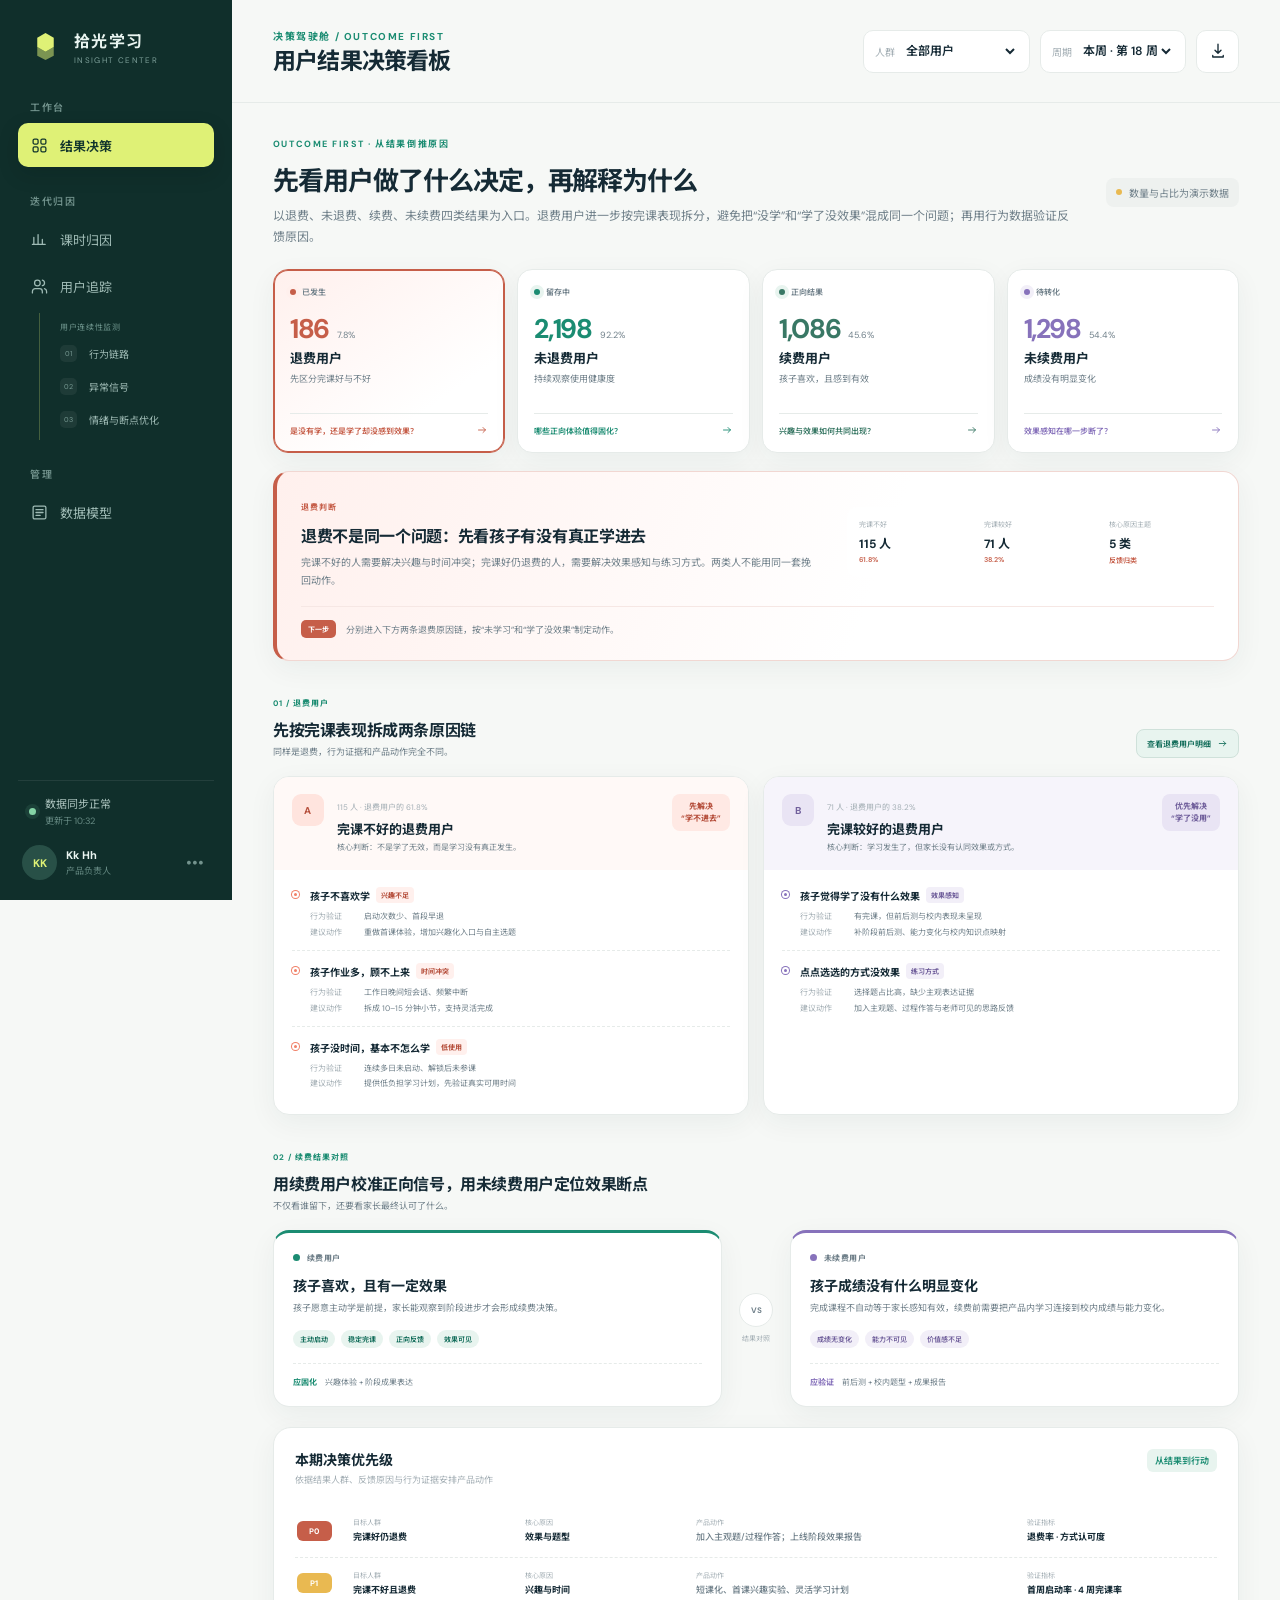
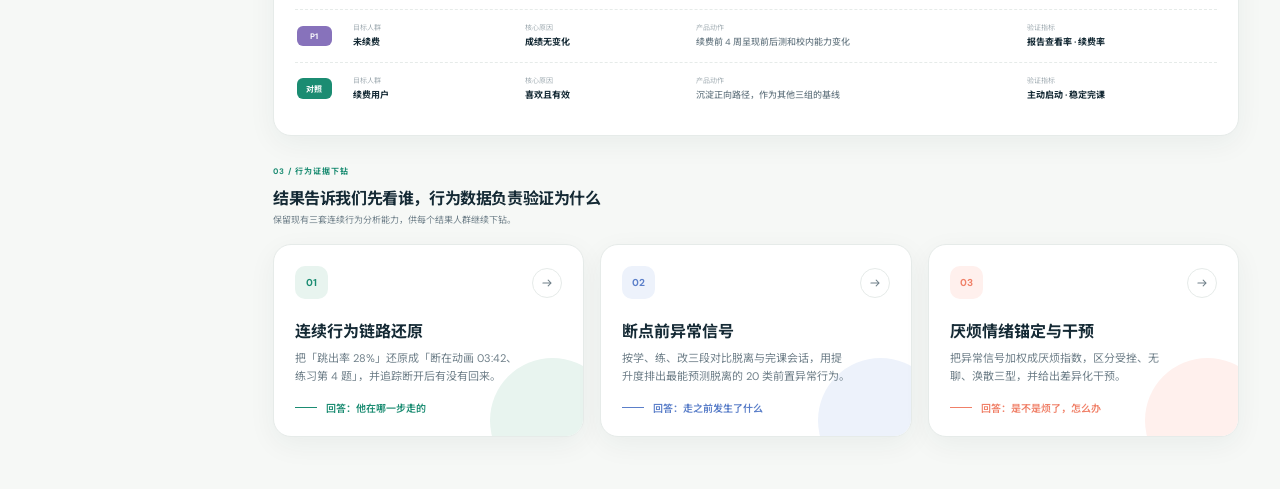
==== commit 14a07414: "feat(用户分群): 统一六类用户筛选口径" ====
--- a/index.template.html
+++ b/index.template.html
@@ -75,7 +75,7 @@
             <h1 id="pageTitle">用户结果决策看板</h1>
           </div>
           <div class="top-actions">
-            <label class="select-wrap"><span>人群</span><select id="segmentSelect"><option value="all">全部学生</option><option value="new">新购学生</option><option value="risk">流失风险学生</option></select></label>
+            <label class="select-wrap"><span>人群</span><select id="segmentSelect"><option value="all">全部用户</option><option value="refunded">退费用户</option><option value="notRefunded">未退费用户</option><option value="renewed">续费用户</option><option value="notRefundedNotRenewed">未退费未续费用户</option><option value="risk">潜在流失风险用户</option></select></label>
             <label class="select-wrap"><span>周期</span><select id="periodSelect"><option value="week">本周 · 第 18 周</option><option value="lastWeek">上周 · 第 17 周</option><option value="month">近 4 周</option></select></label>
             <button class="icon-button" id="exportButton" title="导出本页数据" aria-label="导出本页数据">
               <svg viewBox="0 0 24 24"><path d="M12 3v12m0 0 4-4m-4 4-4-4M5 18v2h14v-2"/></svg>
--- a/styles.css
+++ b/styles.css
@@ -54,6 +54,7 @@
 }
 .nav-item:hover { color: #fff; background: rgba(255,255,255,.055); }
 .nav-item.active { color: #12352d; background: var(--lime); font-weight: 600; box-shadow: 0 7px 20px rgba(4,20,17,.18); }
+.nav-item.parent-active { color: var(--lime); background: rgba(223,241,118,.08); font-weight: 600; }
 .nav-item svg { width: 17px; height: 17px; }
 .nav-index { display: grid; place-items: center; width: 20px; height: 20px; border: 1px solid currentColor; border-radius: 6px; font-size: 9px; font-weight: 700; }
 .nav-subgroup { position: relative; margin: 5px 0 0 21px; padding: 8px 0 4px 12px; border-left: 1px solid rgba(223,241,118,.25); }.nav-subgroup > span { display: block; margin: 0 0 5px 8px; color: #6f968e; font-size: 8px; letter-spacing: .08em; }.nav-item.nav-subitem { min-height: 32px; margin: 1px 0; padding: 0 8px; border-radius: 7px; font-size: 10px; }.nav-subitem i { width: 17px; height: 17px; display: grid; place-items: center; border-radius: 5px; color: #789b94; background: rgba(255,255,255,.06); font-size: 7px; font-style: normal; }.nav-subitem.active i { color: var(--mint-deep); background: rgba(255,255,255,.48); }
@@ -78,7 +79,7 @@
 .top-actions { display: flex; align-items: center; gap: 10px; }
 .select-wrap { height: 43px; display: flex; align-items: center; gap: 7px; padding: 0 11px; border: 1px solid var(--line); border-radius: 10px; background: white; }
 .select-wrap span { color: var(--faint); font-size: 10px; }
-.select-wrap select { max-width: 128px; border: 0; outline: 0; color: var(--ink); background: transparent; font-size: 12px; font-weight: 600; cursor: pointer; }
+.select-wrap select { max-width: 170px; border: 0; outline: 0; color: var(--ink); background: transparent; font-size: 12px; font-weight: 600; cursor: pointer; }
 .icon-button, .mobile-menu { width: 43px; height: 43px; display: grid; place-items: center; border: 1px solid var(--line); border-radius: 10px; background: white; cursor: pointer; transition: .2s; }
 .icon-button:hover { color: white; border-color: var(--mint); background: var(--mint); }
 .icon-button svg, .mobile-menu svg { width: 18px; height: 18px; }
@@ -242,7 +243,7 @@
 .cause-pill { display: inline-flex; padding: 4px 7px; border-radius: 6px; font-size: 8px; font-weight: 600; white-space: nowrap; }.cause-pill.good { color: var(--mint-deep); background: var(--mint-pale); }.cause-pill.watch { color: #8d6d1e; background: #fff5d6; }.cause-pill.risk { color: #b6503d; background: var(--coral-pale); }
 .legend-inline,.status-legend { display: flex; align-items: center; gap: 10px; color: var(--faint); font-size: 8px; }.legend-inline span,.status-legend span { display: inline-flex; align-items: center; gap: 5px; }.legend-inline i,.status-legend i { width: 7px; height: 7px; border-radius: 2px; }.legend-good,.status-legend .done { background: var(--mint); }.legend-watch,.status-legend .learning { background: var(--yellow); }.legend-risk,.status-legend .exit { background: var(--coral); }.status-legend .missed { background: #dce3e0; }
 
-.segment-tabs { display: grid; grid-template-columns: repeat(5,1fr); gap: 9px; margin-bottom: 16px; }.segment-tabs button { display: flex; align-items: center; justify-content: space-between; padding: 12px 13px; border: 1px solid var(--line); border-radius: 11px; background: white; color: var(--muted); cursor: pointer; transition: .18s; }.segment-tabs button:hover { border-color: #bdd9d0; }.segment-tabs button.active { border-color: var(--mint); color: var(--mint-deep); background: var(--mint-pale); box-shadow: inset 0 0 0 1px var(--mint); }.segment-tabs span { font-size: 9px; }.segment-tabs b { font-size: 11px; }
+.segment-tabs { display: grid; grid-template-columns: repeat(6,1fr); gap: 9px; margin-bottom: 10px; }.segment-tabs button { display: flex; align-items: center; justify-content: space-between; gap: 6px; padding: 12px 13px; border: 1px solid var(--line); border-radius: 11px; background: white; color: var(--muted); cursor: pointer; transition: .18s; }.segment-tabs button:hover { border-color: #bdd9d0; }.segment-tabs button.active { border-color: var(--mint); color: var(--mint-deep); background: var(--mint-pale); box-shadow: inset 0 0 0 1px var(--mint); }.segment-tabs span { font-size: 9px; }.segment-tabs b { flex: none; font-size: 11px; }.segment-definition { display: flex; gap: 8px; margin-bottom: 16px; padding: 7px 10px; border-radius: 7px; color: var(--muted); background: #f7f9f8; font-size: 8px; }.segment-definition b { flex: none; color: #9a7011; }.lifecycle.risk { color: #9a7011; background: #fff5d6; }
 .tracking-wrap { overflow-x: auto; }.tracking-table { width: 100%; min-width: 900px; border-collapse: separate; border-spacing: 0 7px; }.tracking-table th { padding: 0 7px 7px; color: var(--faint); text-align: center; font-size: 8px; }.tracking-table th:first-child,.tracking-table th:nth-child(2) { text-align: left; }.tracking-table td { padding: 7px; background: #f8faf9; text-align: center; }.tracking-table td:first-child { min-width: 92px; border-radius: 9px 0 0 9px; text-align: left; }.tracking-table td:first-child b,.tracking-table td:first-child small { display: block; }.tracking-table td:first-child b { font-size: 9px; }.tracking-table td:first-child small { margin-top: 2px; color: var(--faint); font-size: 7px; }.tracking-table td:nth-child(2) { min-width: 130px; text-align: left; }.tracking-table td:last-child { border-radius: 0 9px 9px 0; }
 .month-tracking-table { min-width: 1080px; }.month-tracking-table thead .week-band th { padding: 7px; border-radius: 5px; color: var(--mint-deep); background: var(--mint-pale); font-weight: 700; }.month-tracking-table thead tr:last-child th { padding-top: 7px; }.month-tracking-table td:first-child { min-width: 125px; }
 .student-name-button { display: block; width: 100%; padding: 3px 4px; border: 0; border-radius: 6px; background: transparent; color: inherit; cursor: pointer; text-align: left; }.student-name-button:hover { background: var(--mint-pale); }.student-name-button b,.student-name-button small,.student-name-button em { display: block; }.student-name-button em { margin-top: 4px; color: var(--mint); font-size: 6.5px; font-style: normal; opacity: .72; transition: opacity .15s; }.student-name-button:hover em,.student-name-button:focus em { opacity: 1; }
--- a/styles.behavior.css
+++ b/styles.behavior.css
@@ -381,3 +381,123 @@
   .question-breakdown { padding: 14px; }
   .question-breakdown-head { align-items: flex-start; flex-direction: column; }
 }
+
+/* ---------- 原题浮层：点击题目浮出题干、选项与该生作答 ---------- */
+.question-pop { position: fixed; z-index: 120; width: min(420px, 92vw); max-height: 76vh; overflow-y: auto; padding: 15px 17px 16px; border: 1px solid var(--line); border-radius: 14px; background: white; box-shadow: 0 18px 44px rgba(19,46,40,.18); opacity: 0; transform: translateY(-5px); transition: opacity .16s ease, transform .16s ease; }
+.question-pop.show { opacity: 1; transform: none; }
+.question-pop header { display: flex; align-items: flex-start; justify-content: space-between; gap: 10px; margin-bottom: 11px; }
+.question-pop header span { display: block; color: var(--faint); font-size: 8px; }
+.question-pop header b { display: inline-block; margin-top: 5px; padding: 3px 7px; border-radius: 5px; color: var(--mint-deep); background: var(--mint-pale); font-size: 8px; }
+.question-pop header button { flex: none; width: 22px; height: 22px; display: grid; place-items: center; border: 1px solid var(--line); border-radius: 6px; background: white; color: var(--muted); cursor: pointer; font-size: 13px; line-height: 1; }
+.qp-stem { margin: 0 0 11px; color: var(--ink); font-size: 11px; line-height: 1.75; }
+.qp-options { display: grid; gap: 5px; margin: 0 0 11px; padding: 0; list-style: none; }
+.qp-options li { display: grid; grid-template-columns: 18px 1fr auto; align-items: center; gap: 8px; padding: 7px 9px; border: 1px solid var(--line); border-radius: 8px; font-size: 10px; }
+.qp-options li b { display: grid; place-items: center; width: 18px; height: 18px; border-radius: 5px; background: #f0f3f1; color: var(--muted); font-size: 8px; }
+.qp-options li em { font-size: 7px; font-style: normal; font-weight: 600; }
+.qp-options li.is-answer { border-color: #bfe0d3; background: #f4fbf8; }
+.qp-options li.is-answer b { color: white; background: var(--mint); }
+.qp-options li.is-answer em { color: var(--mint-deep); }
+.qp-options li.is-chosen { border-color: #f6cfc4; background: var(--coral-pale); }
+.qp-options li.is-chosen b { color: white; background: var(--coral); }
+.qp-options li em.wrong { color: #b6503d; }
+.qp-answer { display: flex; align-items: center; gap: 9px; margin-bottom: 11px; padding: 9px 11px; border: 1px solid #bfe0d3; border-radius: 8px; background: #f4fbf8; }
+.qp-answer span { color: var(--faint); font-size: 8px; }
+.qp-answer b { color: var(--mint-deep); font-size: 11px; }
+.qp-mine { display: flex; flex-wrap: wrap; align-items: center; gap: 8px; margin-bottom: 10px; padding: 8px 10px; border-radius: 8px; background: #f8faf8; font-size: 9px; }
+.qp-mine span { color: var(--faint); font-size: 8px; }
+.qp-mine b.ok { color: var(--mint-deep); }
+.qp-mine b.no { color: #b6503d; }
+.qp-mine i { color: var(--muted); font-style: normal; }
+.qp-mine em { padding: 2px 6px; border-radius: 4px; background: #fff5d6; color: #997317; font-size: 7px; font-style: normal; font-weight: 600; }
+.qp-stats { display: flex; flex-wrap: wrap; gap: 6px; margin-bottom: 10px; }
+.qp-stats span { padding: 5px 8px; border-radius: 6px; background: #f5f8f6; color: var(--muted); font-size: 8px; }
+.qp-stats b { color: var(--ink); }
+.qp-analysis { margin: 0; padding-top: 10px; border-top: 1px dashed var(--line); color: var(--muted); font-size: 9px; line-height: 1.75; }
+.qp-analysis span { display: inline-block; margin-right: 6px; padding: 2px 6px; border-radius: 4px; background: var(--mint-pale); color: var(--mint-deep); font-size: 7px; font-weight: 600; }
+
+/* 可点击的题目入口 */
+.session-event.is-question { border: 1px solid transparent; cursor: pointer; font: inherit; text-align: left; }
+.session-event.is-question:hover { border-color: var(--mint); background: #f4fbf8; }
+.question-detail { width: 100%; border: 1px solid transparent; background: none; cursor: pointer; font: inherit; text-align: left; }
+.question-detail:hover { border-color: var(--mint); background: #f4fbf8; }
+.question-open { padding: 3px 6px; border: 1px solid var(--line); border-radius: 5px; background: white; color: var(--ink); cursor: pointer; font: inherit; font-weight: 600; }
+.question-open:hover { border-color: var(--mint); color: var(--mint-deep); background: var(--mint-pale); }
+
+/* ---------- 动画播放行为轨道：拖拽区间与暂停点标在视频时间轴上 ---------- */
+.anim-track { margin: 13px 0 4px; padding: 12px 14px 11px; border: 1px solid var(--line); border-radius: 11px; background: #fbfcfb; }
+.at-head { display: flex; flex-wrap: wrap; align-items: baseline; gap: 9px; margin-bottom: 11px; }
+.at-head span { color: var(--faint); font-size: 8px; letter-spacing: .06em; }
+.at-head b { color: var(--ink); font-size: 9px; font-weight: 600; }
+.at-bar { position: relative; height: 12px; margin-bottom: 22px; border-radius: 6px; background: #e9edeb; }
+.at-watched { position: absolute; left: 0; top: 0; height: 100%; border-radius: 6px; background: linear-gradient(90deg, #bfe0d3, #9ccfbc); }
+.at-seg { position: absolute; top: 0; height: 100%; min-width: 3px; border-radius: 3px; }
+.at-seg.is-skip { background: repeating-linear-gradient(45deg, #f4a48f 0 4px, #f6b8a6 4px 8px); }
+.at-seg.is-replay { background: repeating-linear-gradient(45deg, #9fb6e0 0 4px, #b6c8e9 4px 8px); }
+.at-seg em { position: absolute; left: 50%; top: 15px; white-space: nowrap; font-size: 7px; font-style: normal; transform: translateX(-50%); }
+.at-seg.is-skip em { color: #b6503d; }
+.at-seg.is-replay em { color: #4d68a3; }
+.at-pin { position: absolute; top: -3px; }
+.at-pin i { display: block; width: 3px; height: 18px; margin-left: -1.5px; border-radius: 2px; background: var(--yellow); box-shadow: 0 0 0 2px rgba(233,185,81,.22); }
+.at-pin em { position: absolute; left: 50%; top: 20px; color: #997317; white-space: nowrap; font-size: 7px; font-style: normal; transform: translateX(-50%); }
+.at-axis { display: flex; justify-content: space-between; margin-top: -14px; color: var(--faint); font-family: ui-monospace, SFMono-Regular, Menlo, monospace; font-size: 7px; }
+.at-detail { display: grid; gap: 5px; margin: 11px 0 0; padding: 10px 0 0; border-top: 1px dashed var(--line); list-style: none; }
+.at-detail li { display: grid; grid-template-columns: 104px 1fr auto auto; align-items: center; gap: 9px; font-size: 8px; }
+.at-detail li b { padding: 3px 6px; border-radius: 4px; font-size: 7px; text-align: center; }
+.at-detail li span { color: var(--muted); font-family: ui-monospace, SFMono-Regular, Menlo, monospace; }
+.at-detail li i { color: var(--ink); font-style: normal; font-weight: 600; }
+.at-detail li small { color: var(--faint); font-family: ui-monospace, SFMono-Regular, Menlo, monospace; }
+.at-detail li.is-pause b { color: #997317; background: #fff5d6; }
+.at-detail li.is-skip b { color: #b6503d; background: var(--coral-pale); }
+.at-detail li.is-replay b { color: #4d68a3; background: var(--blue-pale); }
+.at-detail li.is-clean { grid-template-columns: 104px 1fr; }
+.at-detail li.is-clean b { color: var(--mint-deep); background: var(--mint-pale); }
+@media (max-width: 760px) {
+  .at-detail li { grid-template-columns: 1fr; gap: 2px; }
+  .at-seg em, .at-pin em { display: none; }
+}
+
+/* ---------- 学—练—改行为判定补充 ---------- */
+.stage-judgement-panel, .signal-coverage-panel { margin: 18px 0; }
+.stage-judgement-grid { display: grid; grid-template-columns: 1fr 1.08fr 1fr; gap: 12px; }
+.stage-judgement-grid > section { min-width: 0; overflow: hidden; border: 1px solid var(--line); border-top: 3px solid var(--stage); border-radius: 12px; background: #fbfcfb; }
+.stage-judgement-grid > section > header { display: flex; align-items: center; gap: 9px; padding: 12px; border-bottom: 1px solid var(--line); background: color-mix(in srgb, var(--stage) 7%, white); }
+.stage-judgement-grid > section > header > i { width: 28px; height: 28px; display: grid; place-items: center; flex: none; border-radius: 8px; color: white; background: var(--stage); font-size: 10px; font-style: normal; font-weight: 700; }
+.stage-judgement-grid header b, .stage-judgement-grid header small { display: block; }
+.stage-judgement-grid header b { color: var(--ink); font-size: 10px; }
+.stage-judgement-grid header small { margin-top: 3px; color: var(--faint); font-size: 7px; }
+.stage-rule-list { padding: 4px 11px; }
+.stage-rule-list > div { display: grid; grid-template-columns: 58px minmax(88px,.8fr) 1.2fr; gap: 7px; align-items: center; padding: 8px 0; border-bottom: 1px dashed var(--line); }
+.stage-rule-list > div:last-child { border-bottom: 0; }
+.stage-rule-list b { color: var(--stage); font-size: 8px; }
+.stage-rule-list strong { color: var(--ink); font-size: 8px; }
+.stage-rule-list span { color: var(--muted); font-size: 7px; line-height: 1.4; }
+.stage-rule-list em { grid-column: 2 / -1; margin-top: -4px; color: var(--faint); font-size: 7px; font-style: normal; }
+.correction-judge-table { padding: 8px 11px 4px; }
+.correction-judge-table > div { display: grid; grid-template-columns: 1fr .75fr 1fr .6fr .8fr; gap: 5px; align-items: center; padding: 7px 2px; border-bottom: 1px dashed var(--line); color: var(--muted); font-size: 7px; }
+.correction-judge-table .cj-head { color: var(--faint); font-size: 6px; }
+.correction-judge-table b { color: var(--ink); font-size: 8px; }
+.correction-judge-table em { padding: 3px 4px; border-radius: 4px; font-style: normal; font-weight: 600; text-align: center; }
+.correction-judge-table em.mastered { color: var(--mint-deep); background: var(--mint-pale); }
+.correction-judge-table em.unmastered { color: #b6503d; background: var(--coral-pale); }
+.correction-judge-table em.pending { color: #997317; background: #fff5d6; }
+.stage-judgement-grid > section > footer { display: flex; gap: 12px; padding: 6px 12px 11px; color: var(--faint); font-size: 7px; }
+.stage-judgement-grid > section > footer b { color: var(--ink); }
+.stage-judgement-note { margin-top: 11px; padding: 9px 11px; border-left: 3px solid #8772bb; border-radius: 6px; color: var(--muted); background: #f7f4fb; font-size: 8px; line-height: 1.65; }
+.stage-judgement-note b { color: #6f5b9e; }
+.signal-coverage-grid { display: grid; grid-template-columns: repeat(4,1fr); gap: 10px; }
+.signal-coverage-grid > div { padding: 12px; border: 1px solid var(--line); border-top: 3px solid var(--signal); border-radius: 10px; background: #fbfcfb; }
+.signal-coverage-grid > div > span { display: block; margin-bottom: 7px; color: var(--signal); font-size: 8px; font-weight: 700; }
+.signal-coverage-grid > div > b { display: block; min-height: 42px; color: var(--ink); font-size: 8px; line-height: 1.65; }
+.signal-coverage-grid footer { display: flex; align-items: center; justify-content: space-between; gap: 8px; margin-top: 8px; padding-top: 8px; border-top: 1px dashed var(--line); }
+.signal-coverage-grid strong { color: var(--signal); font-size: 10px; }
+.signal-coverage-grid small { color: var(--faint); font-size: 7px; text-align: right; }
+@media (max-width: 1100px) {
+  .stage-judgement-grid { grid-template-columns: 1fr; }
+  .signal-coverage-grid { grid-template-columns: repeat(2,1fr); }
+}
+@media (max-width: 760px) {
+  .signal-coverage-grid { grid-template-columns: 1fr; }
+  .stage-rule-list > div { grid-template-columns: 54px 1fr; }
+  .stage-rule-list span { grid-column: 2; }
+  .stage-rule-list em { grid-column: 2; }
+}
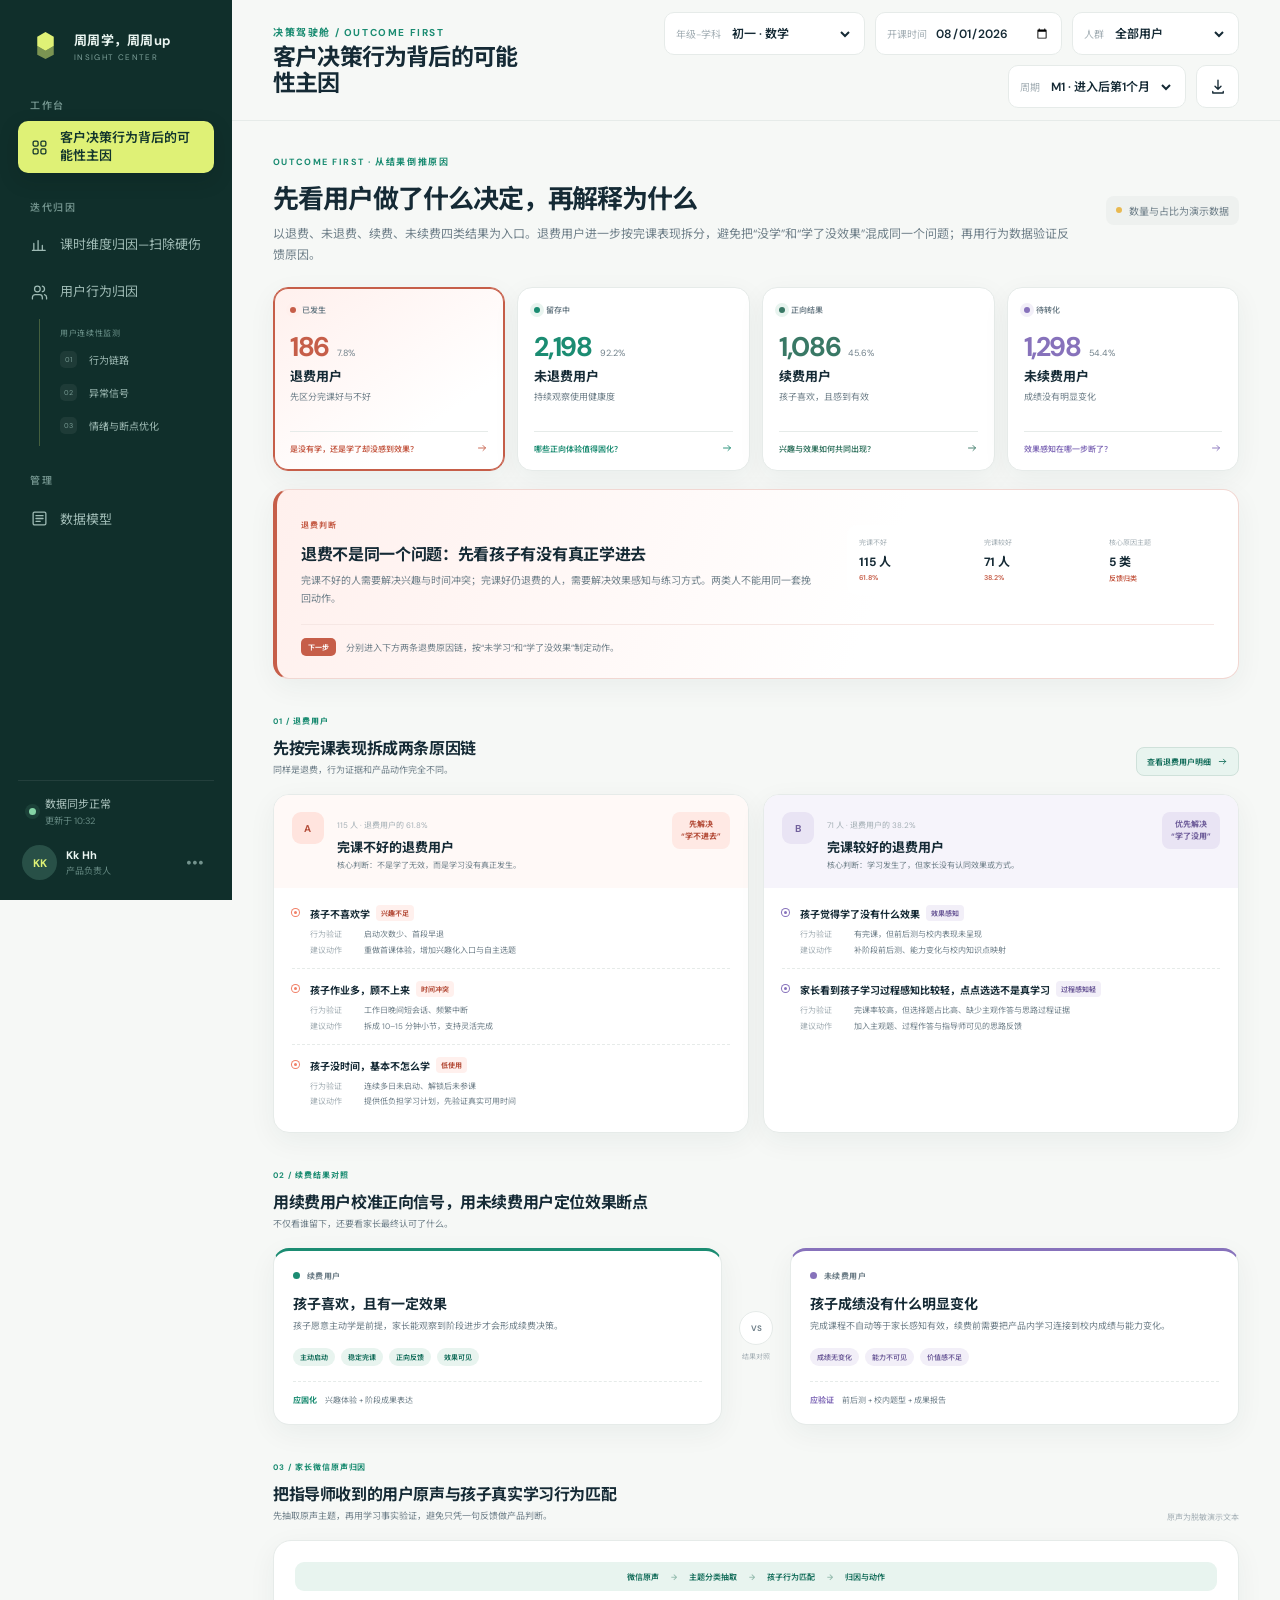
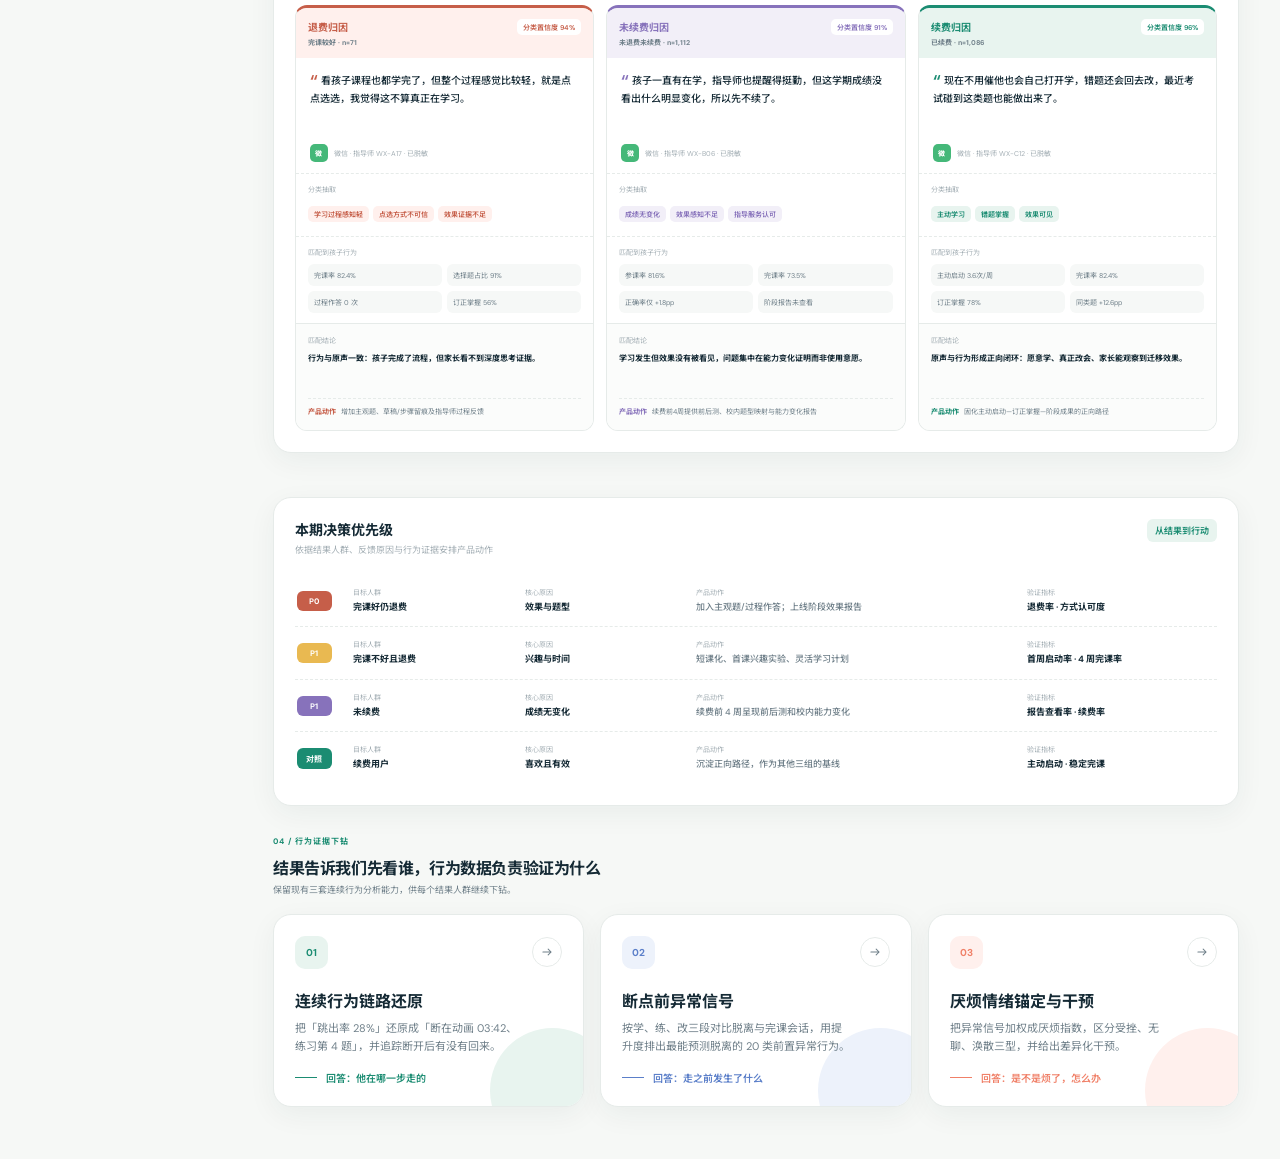
==== commit 52e33a29: "feat: 完善生命周期与客户决策归因看板" ====
--- a/index.template.html
+++ b/index.template.html
@@ -3,8 +3,8 @@
   <head>
     <meta charset="UTF-8" />
     <meta name="viewport" content="width=device-width, initial-scale=1.0" />
-    <meta name="description" content="拾光学习用户结果决策中心——从退费与续费结果倒推学习行为和产品原因。" />
-    <title>拾光学习 · 用户结果决策中心</title>
+    <meta name="description" content="周周学，周周up用户行为归因中心——从客户决策结果倒推学习行为和产品原因。" />
+    <title>周周学，周周up · 客户决策行为背后的可能性主因</title>
     <link rel="preconnect" href="https://fonts.googleapis.com" />
     <link rel="preconnect" href="https://fonts.gstatic.com" crossorigin />
     <!-- 字体异步加载：默认 media="print" 不阻塞首屏，onload 后再切回 all。
@@ -18,27 +18,27 @@
   <body>
     <div class="app-shell">
       <aside class="sidebar" aria-label="主导航">
-        <a class="brand" href="#" aria-label="拾光学习首页">
+        <a class="brand" href="#" aria-label="周周学，周周up首页">
           <span class="brand-mark" aria-hidden="true">
             <svg viewBox="0 0 32 32"><path d="M8 7.5 16 3l8 4.5v9L16 21l-8-4.5v-9Z"/><path d="m8 16.5 8 4.5 8-4.5V25l-8 4-8-4v-8.5Z" opacity=".52"/></svg>
           </span>
-          <span><b>拾光学习</b><small>INSIGHT CENTER</small></span>
+          <span><b>周周学，周周up</b><small>INSIGHT CENTER</small></span>
         </a>
 
         <nav class="primary-nav">
           <p class="nav-label">工作台</p>
           <button class="nav-item active" data-view="overview">
             <svg viewBox="0 0 24 24"><rect x="3" y="3" width="7" height="7" rx="2"/><rect x="14" y="3" width="7" height="7" rx="2"/><rect x="3" y="14" width="7" height="7" rx="2"/><rect x="14" y="14" width="7" height="7" rx="2"/></svg>
-            结果决策
+            <span>客户决策行为背后的可能性主因</span>
           </button>
           <p class="nav-label nav-label-spaced">迭代归因</p>
           <button class="nav-item" data-view="lesson">
             <svg viewBox="0 0 24 24"><path d="M4 19V9m6 10V5m6 14v-7m4 7H2"/></svg>
-            课时归因
+            <span>课时维度归因—扫除硬伤</span>
           </button>
           <button class="nav-item" data-view="users">
             <svg viewBox="0 0 24 24"><path d="M16 21v-2a4 4 0 0 0-4-4H6a4 4 0 0 0-4 4v2M9 11a4 4 0 1 0 0-8 4 4 0 0 0 0 8ZM22 21v-2a4 4 0 0 0-3-3.9M16 3.1a4 4 0 0 1 0 7.8"/></svg>
-            用户追踪
+            <span>用户行为归因</span>
           </button>
           <div class="nav-subgroup">
             <span>用户连续性监测</span>
@@ -72,11 +72,13 @@
               <svg viewBox="0 0 24 24"><path d="M4 7h16M4 12h16M4 17h16"/></svg>
             </button>
             <p class="eyebrow" id="pageEyebrow">数据驾驶舱</p>
-            <h1 id="pageTitle">用户结果决策看板</h1>
+            <h1 id="pageTitle">客户决策行为背后的可能性主因</h1>
           </div>
           <div class="top-actions">
+            <label class="select-wrap"><span>年级-学科</span><select id="gradeSubjectSelect"><option value="g7_math">初一 · 数学</option><option value="g8_math">初二 · 数学</option><option value="g9_math">初三 · 数学</option><option value="g8_physics">初二 · 物理</option><option value="g9_physics">初三 · 物理</option><option value="g9_chemistry">初三 · 化学</option><option value="all">全部年级 · 全部学科</option></select></label>
+            <label class="select-wrap date-filter"><span>开课时间</span><input id="courseStartDate" type="date" value="2026-08-01" aria-label="开课时间，年月日" /></label>
             <label class="select-wrap"><span>人群</span><select id="segmentSelect"><option value="all">全部用户</option><option value="refunded">退费用户</option><option value="notRefunded">未退费用户</option><option value="renewed">续费用户</option><option value="notRefundedNotRenewed">未退费未续费用户</option><option value="risk">潜在流失风险用户</option></select></label>
-            <label class="select-wrap"><span>周期</span><select id="periodSelect"><option value="week">本周 · 第 18 周</option><option value="lastWeek">上周 · 第 17 周</option><option value="month">近 4 周</option></select></label>
+            <label class="select-wrap"><span>周期</span><select id="periodSelect"><option value="m1">M1 · 进入后第1个月</option><option value="m2">M2 · 进入后第2个月</option><option value="m3">M3 · 进入后第3个月</option><option value="m4">M4 · 进入后第4个月</option><option value="m5">M5 · 进入后第5个月</option><option value="m6">M6 · 进入后第6个月</option></select></label>
             <button class="icon-button" id="exportButton" title="导出本页数据" aria-label="导出本页数据">
               <svg viewBox="0 0 24 24"><path d="M12 3v12m0 0 4-4m-4 4-4-4M5 18v2h14v-2"/></svg>
             </button>
--- a/styles.css
+++ b/styles.css
@@ -41,21 +41,22 @@
 .brand { display: flex; align-items: center; gap: 11px; padding: 0 10px 34px; text-decoration: none; color: inherit; }
 .brand-mark { width: 35px; height: 35px; display: grid; place-items: center; color: var(--lime); }
 .brand-mark svg { width: 33px; stroke: none; fill: currentColor; }
-.brand b { display: block; font-size: 16px; letter-spacing: .08em; }
+.brand b { display: block; white-space: nowrap; font-size: 13px; letter-spacing: .02em; }
 .brand small { display: block; margin-top: 3px; color: #7ea09a; font-size: 8px; letter-spacing: .17em; }
 .primary-nav { flex: 1; }
 .nav-label { margin: 0 12px 9px; color: #70918b; font-size: 10px; font-weight: 600; letter-spacing: .16em; }
 .nav-label-spaced { margin-top: 26px; }
 .nav-item {
   width: 100%; min-height: 44px; display: flex; align-items: center; gap: 12px;
-  margin: 3px 0; padding: 0 13px; border: 0; border-radius: 10px;
+  margin: 3px 0; padding: 8px 13px; border: 0; border-radius: 10px;
   color: #9fbbb5; background: transparent; cursor: pointer; text-align: left; font-size: 13px;
   transition: .2s ease;
 }
 .nav-item:hover { color: #fff; background: rgba(255,255,255,.055); }
 .nav-item.active { color: #12352d; background: var(--lime); font-weight: 600; box-shadow: 0 7px 20px rgba(4,20,17,.18); }
 .nav-item.parent-active { color: var(--lime); background: rgba(223,241,118,.08); font-weight: 600; }
-.nav-item svg { width: 17px; height: 17px; }
+.nav-item svg { flex: 0 0 auto; width: 17px; height: 17px; }
+.nav-item > span { line-height: 1.4; }
 .nav-index { display: grid; place-items: center; width: 20px; height: 20px; border: 1px solid currentColor; border-radius: 6px; font-size: 9px; font-weight: 700; }
 .nav-subgroup { position: relative; margin: 5px 0 0 21px; padding: 8px 0 4px 12px; border-left: 1px solid rgba(223,241,118,.25); }.nav-subgroup > span { display: block; margin: 0 0 5px 8px; color: #6f968e; font-size: 8px; letter-spacing: .08em; }.nav-item.nav-subitem { min-height: 32px; margin: 1px 0; padding: 0 8px; border-radius: 7px; font-size: 10px; }.nav-subitem i { width: 17px; height: 17px; display: grid; place-items: center; border-radius: 5px; color: #789b94; background: rgba(255,255,255,.06); font-size: 7px; font-style: normal; }.nav-subitem.active i { color: var(--mint-deep); background: rgba(255,255,255,.48); }
 .sidebar-foot { padding: 14px 4px 0; border-top: 1px solid rgba(255,255,255,.08); }
@@ -76,10 +77,11 @@
 }
 .eyebrow { margin: 0 0 5px; color: var(--mint); font-size: 10px; font-weight: 700; letter-spacing: .16em; text-transform: uppercase; }
 h1 { margin: 0; font-size: 23px; letter-spacing: -.035em; line-height: 1.15; }
-.top-actions { display: flex; align-items: center; gap: 10px; }
+.top-actions { display: flex; align-items: center; justify-content: flex-end; flex-wrap: wrap; gap: 10px; }
 .select-wrap { height: 43px; display: flex; align-items: center; gap: 7px; padding: 0 11px; border: 1px solid var(--line); border-radius: 10px; background: white; }
 .select-wrap span { color: var(--faint); font-size: 10px; }
-.select-wrap select { max-width: 170px; border: 0; outline: 0; color: var(--ink); background: transparent; font-size: 12px; font-weight: 600; cursor: pointer; }
+.select-wrap select, .select-wrap input { max-width: 170px; border: 0; outline: 0; color: var(--ink); background: transparent; font-family: inherit; font-size: 12px; font-weight: 600; cursor: pointer; }
+.select-wrap input[type="date"] { width: 116px; }
 .icon-button, .mobile-menu { width: 43px; height: 43px; display: grid; place-items: center; border: 1px solid var(--line); border-radius: 10px; background: white; cursor: pointer; transition: .2s; }
 .icon-button:hover { color: white; border-color: var(--mint); background: var(--mint); }
 .icon-button svg, .mobile-menu svg { width: 18px; height: 18px; }
@@ -269,6 +271,20 @@
 .drawer-kicker { margin-bottom: 7px; color: var(--mint); font-size: 8px; font-weight: 700; letter-spacing: .12em; }.detail-drawer h2 { margin: 0; font-size: 18px; }.drawer-sub { margin: 6px 0 20px; color: var(--muted); font-size: 9px; }.drawer-metrics { display: grid; grid-template-columns: repeat(4,1fr); gap: 8px; margin: 20px 0; }.drawer-metrics.six { grid-template-columns: repeat(3,1fr); }.drawer-metrics > div { padding: 11px; border-radius: 9px; background: #f5f8f6; }.drawer-metrics span,.drawer-metrics b { display: block; }.drawer-metrics span { color: var(--faint); font-size: 7px; }.drawer-metrics b { margin-top: 5px; font-size: 11px; }.drawer-metrics .danger { color: var(--coral); }.drawer-title { margin: 24px 0 11px; font-size: 11px; }
 .question-bars { display: grid; gap: 9px; }.question-bars > div { display: grid; grid-template-columns: 48px 1fr 28px; align-items: center; gap: 8px; }.question-bars span,.question-bars b { font-size: 8px; }.question-bars b { text-align: right; }.question-bars i { height: 7px; overflow: hidden; border-radius: 6px; background: #edf1ef; }.question-bars em { display: block; height: 100%; border-radius: inherit; background: var(--mint); }.question-bars em.slow { background: var(--coral); }.root-cause { padding: 13px; border-radius: 10px; background: #f8faf9; }.root-cause span { color: var(--coral); font-size: 8px; font-weight: 700; }.root-cause p,.action-box p { margin: 6px 0 0; color: var(--muted); font-size: 9px; line-height: 1.65; }.action-box { margin-top: 14px; padding: 14px; border-left: 3px solid var(--mint); border-radius: 0 10px 10px 0; background: var(--mint-pale); }.action-box b { color: var(--mint-deep); font-size: 9px; }.student-drawer-head { display: flex; align-items: center; gap: 11px; }.student-drawer-head > span { width: 42px; height: 42px; display: grid; place-items: center; border-radius: 12px; color: var(--mint); background: var(--mint-pale); font-size: 13px; font-weight: 700; }.student-drawer-head p { margin: 4px 0 0; color: var(--faint); font-size: 8px; }.lesson-focus { display: grid; grid-template-columns: 1fr auto; gap: 4px; align-items: center; margin-top: 18px; padding: 13px; border: 1px solid var(--line); border-radius: 10px; }.lesson-focus small { grid-column: 1/-1; color: var(--faint); font-size: 7px; }.lesson-focus b { font-size: 10px; }.empty-state { padding: 30px; border-radius: 10px; background: #f6f8f7; color: var(--faint); text-align: center; font-size: 9px; }
 
+/* 家长微信原声 × 学习行为归因 */
+.voice-section-head { align-items: end; }.voice-section-head > em { color: var(--faint); font-size: 8px; font-style: normal; }.parent-voice-panel { margin-bottom: 24px; }
+.voice-process { display: flex; align-items: center; justify-content: center; gap: 12px; margin-bottom: 14px; padding: 9px; border-radius: 9px; color: var(--mint-deep); background: var(--mint-pale); font-size: 8px; font-weight: 600; }.voice-process i { color: #8fb8aa; font-style: normal; }
+.parent-voice-grid { display: grid; grid-template-columns: repeat(3, 1fr); gap: 12px; }.parent-voice-card { --voice:#8772bb; --voice-pale:#f2eff8; overflow: hidden; border: 1px solid var(--line); border-top: 3px solid var(--voice); border-radius: 12px; background: #fff; }.parent-voice-card.is-refund { --voice:#c65e49; --voice-pale:#fff0ed; }.parent-voice-card.is-not-renewed { --voice:#8772bb; --voice-pale:#f2eff8; }.parent-voice-card.is-renewed { --voice:#1b8c72; --voice-pale:#e8f4ef; }
+.parent-voice-card > header { display: flex; align-items: flex-start; justify-content: space-between; gap: 8px; padding: 11px 12px; background: var(--voice-pale); }.parent-voice-card > header span,.parent-voice-card > header b { display: block; }.parent-voice-card > header span { color: var(--voice); font-size: 10px; font-weight: 700; }.parent-voice-card > header b { margin-top: 3px; color: var(--muted); font-size: 7px; }.parent-voice-card > header em { flex: none; padding: 3px 6px; border-radius: 5px; color: var(--voice); background: white; font-size: 7px; font-style: normal; font-weight: 600; }
+.parent-voice-card blockquote { position: relative; min-height: 86px; margin: 0; padding: 14px 14px 10px; color: var(--ink); font-size: 10px; font-weight: 500; line-height: 1.75; }.parent-voice-card blockquote::before { content: "“"; margin-right: 3px; color: var(--voice); font-size: 20px; line-height: 0; vertical-align: -5px; }
+.voice-source { display: flex; align-items: center; gap: 6px; padding: 0 14px 11px; color: var(--faint); font-size: 7px; }.voice-source i { width: 18px; height: 18px; display: grid; place-items: center; border-radius: 5px; color: white; background: #45b879; font-size: 7px; font-style: normal; font-weight: 700; }
+.voice-topics,.voice-behavior { padding: 10px 12px; border-top: 1px dashed var(--line); }.voice-topics small,.voice-behavior small,.parent-voice-card > footer > small { display: block; margin-bottom: 7px; color: var(--faint); font-size: 7px; }.voice-topics span { display: inline-block; margin: 0 4px 4px 0; padding: 3px 6px; border-radius: 5px; color: var(--voice); background: var(--voice-pale); font-size: 7px; font-weight: 600; }
+.voice-behavior > div { display: grid; grid-template-columns: repeat(2, 1fr); gap: 5px; }.voice-behavior span { padding: 6px; border-radius: 6px; color: var(--muted); background: #f6f8f7; font-size: 7px; }
+.parent-voice-card > footer { padding: 11px 12px 12px; border-top: 1px solid var(--line); background: #fbfcfb; }.parent-voice-card > footer > b { display: block; min-height: 38px; color: var(--ink); font-size: 8px; line-height: 1.6; }.parent-voice-card > footer p { margin: 8px 0 0; padding-top: 8px; border-top: 1px dashed var(--line); color: var(--muted); font-size: 7px; line-height: 1.55; }.parent-voice-card > footer p em { margin-right: 5px; color: var(--voice); font-style: normal; font-weight: 700; }
+
+/* 用户补充画像 */
+.user-profile-strip { display: grid; grid-template-columns: repeat(5,1fr); gap: 7px; margin: 0 15px 12px; padding: 10px 12px; border: 1px solid var(--line); border-radius: 9px; background: #f8faf9; }.user-profile-strip span { min-width: 0; padding-right: 7px; border-right: 1px solid var(--line); }.user-profile-strip span:last-child { border-right: 0; }.user-profile-strip small,.user-profile-strip b { display: block; }.user-profile-strip small { color: var(--faint); font-size: 7px; }.user-profile-strip b { overflow: hidden; margin-top: 4px; color: var(--ink); font-size: 8px; text-overflow: ellipsis; white-space: nowrap; }.user-profile-strip.compact { grid-template-columns: repeat(2,1fr); margin: 14px 0 0; }.user-profile-strip.compact span { border-right: 0; }
+
 .toast { position: fixed; right: 28px; bottom: 28px; z-index: 50; display: flex; align-items: center; gap: 10px; padding: 12px 17px; border-radius: 11px; color: white; background: #173b34; box-shadow: 0 12px 30px rgba(17,47,43,.25); transform: translateY(80px); opacity: 0; pointer-events: none; transition: .3s ease; }
 .toast.show { transform: none; opacity: 1; }.toast span { width: 20px; height: 20px; display: grid; place-items: center; border-radius: 50%; color: #14352f; background: var(--lime); font-size: 11px; }.toast p { margin: 0; font-size: 11px; }
 .scrim { display: none; }
@@ -280,11 +296,15 @@
 @keyframes fadeIn { from { opacity: 0; transform: translateY(4px); } }
 
 @media (max-width: 1050px) {
-  .app-shell { grid-template-columns: 200px minmax(0, 1fr); }.sidebar { width: 200px; }.scheme-grid { grid-template-columns: 1fr; }.scheme-card { min-height: 145px; }.kpi-grid { grid-template-columns: repeat(2, 1fr); }.dashboard-grid { grid-template-columns: 1fr; }.panel-wide { grid-column: auto; }
+  .app-shell { grid-template-columns: 200px minmax(0, 1fr); }.sidebar { width: 200px; }.scheme-grid { grid-template-columns: 1fr; }.scheme-card { min-height: 145px; }.kpi-grid { grid-template-columns: repeat(2, 1fr); }.dashboard-grid { grid-template-columns: 1fr; }.panel-wide { grid-column: auto; }.parent-voice-grid { grid-template-columns: 1fr; }.parent-voice-card blockquote,.parent-voice-card > footer > b { min-height: 0; }
+}
+@media (max-width: 1400px) and (min-width: 761px) {
+  .topbar { height: auto; min-height: 103px; padding-top: 12px; padding-bottom: 12px; }
+  .top-actions { max-width: 720px; }
 }
 @media (max-width: 760px) {
   .app-shell { display: block; }.main { grid-column: auto; }.sidebar { width: 232px; transform: translateX(-100%); transition: transform .25s ease; }.sidebar.open { transform: none; }.scrim { position: fixed; inset: 0; z-index: 15; background: rgba(9,29,25,.35); backdrop-filter: blur(2px); }.scrim.show { display: block; }
   .topbar { height: auto; min-height: 90px; padding: 16px 18px; align-items: flex-start; }.topbar > div:first-child { display: grid; grid-template-columns: 36px 1fr; column-gap: 10px; }.mobile-menu { display: grid; width: 36px; height: 36px; grid-row: 1 / 3; }.eyebrow { grid-column: 2; }.topbar h1 { grid-column: 2; font-size: 18px; }.top-actions { align-self: center; }.select-wrap span, .top-actions .select-wrap { display: none; }.select-wrap { padding: 0 7px; height: 36px; }.select-wrap select { max-width: 100px; font-size: 10px; }.icon-button { width: 36px; height: 36px; }
-  .content { padding: 24px 17px 40px; }.intro-row { align-items: flex-start; flex-direction: column; gap: 12px; }.scheme-grid, .kpi-grid, .stage-grid { grid-template-columns: 1fr; }.funnel { overflow-x: auto; }.funnel-step { min-width: 120px; }.flow-track { overflow-x: auto; grid-template-columns: repeat(5, 105px); }.event-table { min-width: 640px; }.donut-wrap { flex-direction: column; }.section-head { gap: 14px; align-items: flex-start; }.goal-pill { display: none; }.model-flow { justify-content: flex-start; }.model-grid { display: block; }.model-card { margin-bottom: 11px; }.field-list { grid-template-columns: 1fr; }.analysis-toolbar { align-items: flex-start; flex-direction: column; }.analysis-toolbar label { width: 100%; }.analysis-toolbar .cohort-range { padding-left: 0; border: 0; }.month-plan { justify-content: flex-start; overflow-x: auto; }.segment-tabs { grid-template-columns: repeat(2,1fr); }.compare-grid { grid-template-columns: 1fr; }.status-legend { display: none; }.drawer-metrics,.drawer-metrics.six { grid-template-columns: repeat(2,1fr); }.user-detail-heading { grid-template-columns: auto 40px 1fr; }.user-detail-summary { grid-column: 1/-1; }.student-name-button em { opacity: 1; }.monitor-flow-head { align-items: flex-start; flex-direction: column; }.monitor-flow-grid { grid-template-columns: 1fr; }.monitor-flow-card > em { display: none; }.inline-session-replay > header { align-items: flex-start; flex-direction: column; }.session-replay-stats { flex-wrap: wrap; }.inline-session-replay > footer { grid-template-columns: 1fr; }.inline-session-replay footer > i { transform: rotate(90deg); }
+  .content { padding: 24px 17px 40px; }.intro-row { align-items: flex-start; flex-direction: column; gap: 12px; }.scheme-grid, .kpi-grid, .stage-grid { grid-template-columns: 1fr; }.funnel { overflow-x: auto; }.funnel-step { min-width: 120px; }.flow-track { overflow-x: auto; grid-template-columns: repeat(5, 105px); }.event-table { min-width: 640px; }.donut-wrap { flex-direction: column; }.section-head { gap: 14px; align-items: flex-start; }.goal-pill { display: none; }.model-flow { justify-content: flex-start; }.model-grid { display: block; }.model-card { margin-bottom: 11px; }.field-list { grid-template-columns: 1fr; }.analysis-toolbar { align-items: flex-start; flex-direction: column; }.analysis-toolbar label { width: 100%; }.analysis-toolbar .cohort-range { padding-left: 0; border: 0; }.month-plan { justify-content: flex-start; overflow-x: auto; }.segment-tabs { grid-template-columns: repeat(2,1fr); }.compare-grid { grid-template-columns: 1fr; }.status-legend { display: none; }.drawer-metrics,.drawer-metrics.six { grid-template-columns: repeat(2,1fr); }.user-detail-heading { grid-template-columns: auto 40px 1fr; }.user-detail-summary { grid-column: 1/-1; }.student-name-button em { opacity: 1; }.monitor-flow-head { align-items: flex-start; flex-direction: column; }.monitor-flow-grid { grid-template-columns: 1fr; }.monitor-flow-card > em { display: none; }.inline-session-replay > header { align-items: flex-start; flex-direction: column; }.session-replay-stats { flex-wrap: wrap; }.inline-session-replay > footer { grid-template-columns: 1fr; }.inline-session-replay footer > i { transform: rotate(90deg); }.voice-process { justify-content: flex-start; overflow-x: auto; }.voice-process span { flex: none; }.user-profile-strip { grid-template-columns: repeat(2,1fr); }.user-profile-strip span { border-right: 0; }
 }
 @media (prefers-reduced-motion: reduce) { *, *::before, *::after { animation-duration: .01ms !important; transition-duration: .01ms !important; } }
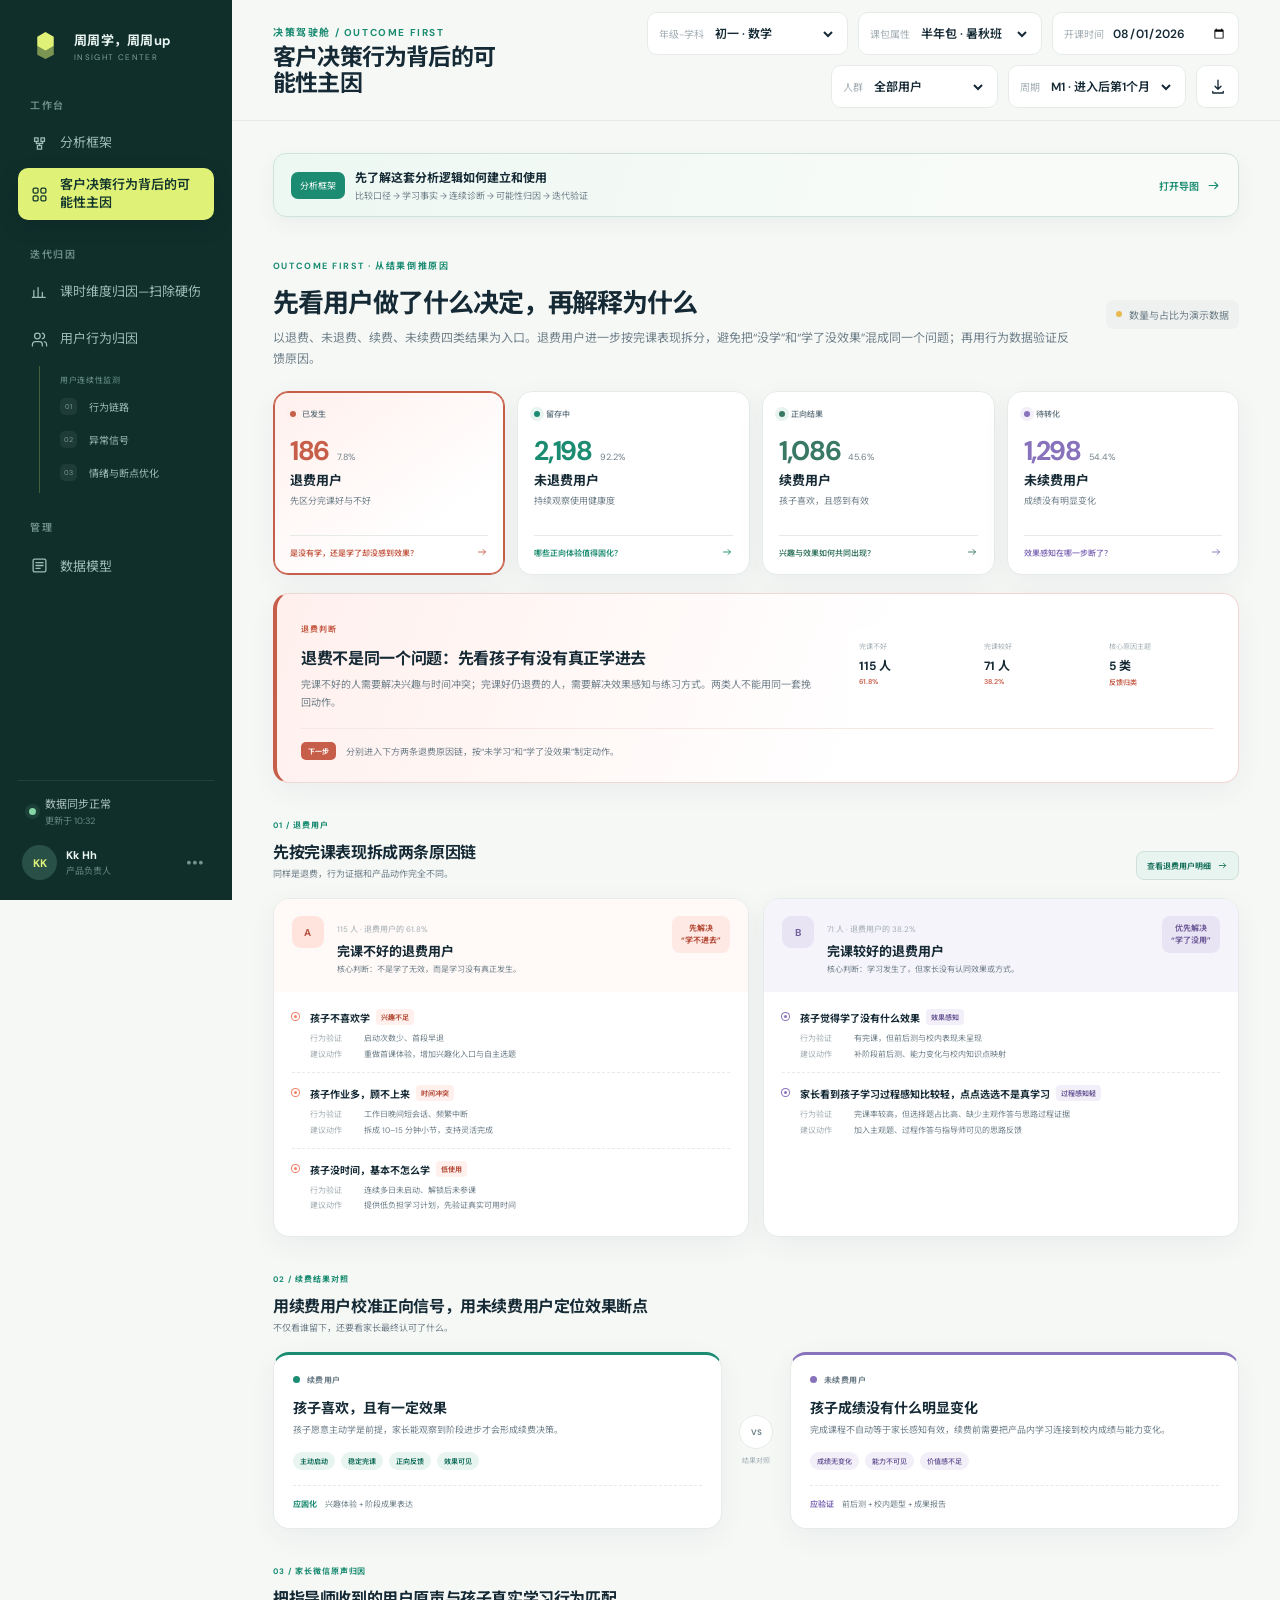
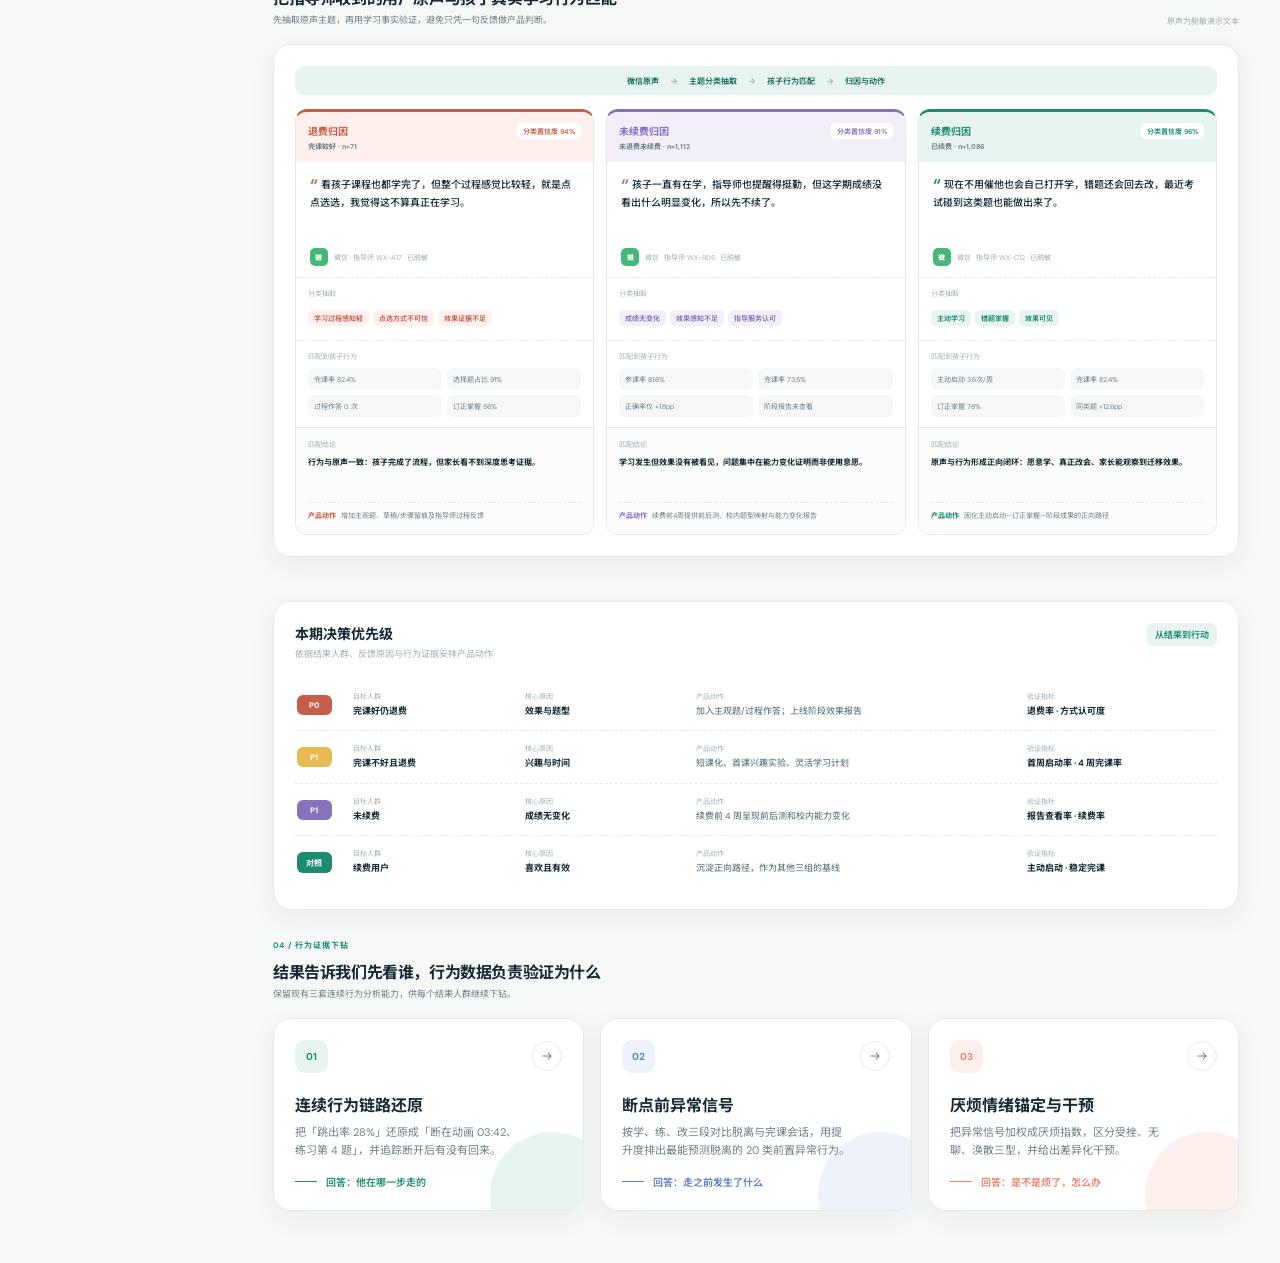
==== commit 39d079e7: "feat: 增加课包筛选与分析框架导图" ====
--- a/index.template.html
+++ b/index.template.html
@@ -27,6 +27,10 @@
 
         <nav class="primary-nav">
           <p class="nav-label">工作台</p>
+          <button class="nav-item" data-view="framework">
+            <svg viewBox="0 0 24 24"><path d="M5 4h5v5H5zM14 4h5v5h-5zM9 15h6v5H9zM7.5 9v3h9V9M12 12v3"/></svg>
+            <span>分析框架</span>
+          </button>
           <button class="nav-item active" data-view="overview">
             <svg viewBox="0 0 24 24"><rect x="3" y="3" width="7" height="7" rx="2"/><rect x="14" y="3" width="7" height="7" rx="2"/><rect x="3" y="14" width="7" height="7" rx="2"/><rect x="14" y="14" width="7" height="7" rx="2"/></svg>
             <span>客户决策行为背后的可能性主因</span>
@@ -75,7 +79,8 @@
             <h1 id="pageTitle">客户决策行为背后的可能性主因</h1>
           </div>
           <div class="top-actions">
-            <label class="select-wrap"><span>年级-学科</span><select id="gradeSubjectSelect"><option value="g7_math">初一 · 数学</option><option value="g8_math">初二 · 数学</option><option value="g9_math">初三 · 数学</option><option value="g8_physics">初二 · 物理</option><option value="g9_physics">初三 · 物理</option><option value="g9_chemistry">初三 · 化学</option><option value="all">全部年级 · 全部学科</option></select></label>
+            <label class="select-wrap"><span>年级-学科</span><select id="gradeSubjectSelect"><option value="g7_chinese">初一 · 语文</option><option value="g7_math" selected>初一 · 数学</option><option value="g7_english">初一 · 英语</option><option value="g8_english">初二 · 英语</option><option value="g9_english">初三 · 英语</option><option value="g8_math">初二 · 数学</option><option value="g9_math">初三 · 数学</option><option value="all">全部年级 · 全部学科</option></select></label>
+            <label class="select-wrap package-filter"><span>课包属性</span><select id="packageTypeSelect"><option value="annual">全年包</option><optgroup label="半年包"><option value="half_summer_autumn" selected>半年包 · 暑秋班</option><option value="half_autumn_winter">半年包 · 秋寒班</option><option value="half_winter_spring">半年包 · 寒春班</option><option value="half_spring_summer">半年包 · 春暑班</option></optgroup></select></label>
             <label class="select-wrap date-filter"><span>开课时间</span><input id="courseStartDate" type="date" value="2026-08-01" aria-label="开课时间，年月日" /></label>
             <label class="select-wrap"><span>人群</span><select id="segmentSelect"><option value="all">全部用户</option><option value="refunded">退费用户</option><option value="notRefunded">未退费用户</option><option value="renewed">续费用户</option><option value="notRefundedNotRenewed">未退费未续费用户</option><option value="risk">潜在流失风险用户</option></select></label>
             <label class="select-wrap"><span>周期</span><select id="periodSelect"><option value="m1">M1 · 进入后第1个月</option><option value="m2">M2 · 进入后第2个月</option><option value="m3">M3 · 进入后第3个月</option><option value="m4">M4 · 进入后第4个月</option><option value="m5">M5 · 进入后第5个月</option><option value="m6">M6 · 进入后第6个月</option></select></label>
--- a/styles.css
+++ b/styles.css
@@ -81,6 +81,7 @@
 .select-wrap { height: 43px; display: flex; align-items: center; gap: 7px; padding: 0 11px; border: 1px solid var(--line); border-radius: 10px; background: white; }
 .select-wrap span { color: var(--faint); font-size: 10px; }
 .select-wrap select, .select-wrap input { max-width: 170px; border: 0; outline: 0; color: var(--ink); background: transparent; font-family: inherit; font-size: 12px; font-weight: 600; cursor: pointer; }
+.select-wrap.package-filter select { max-width: 145px; }
 .select-wrap input[type="date"] { width: 116px; }
 .icon-button, .mobile-menu { width: 43px; height: 43px; display: grid; place-items: center; border: 1px solid var(--line); border-radius: 10px; background: white; cursor: pointer; transition: .2s; }
 .icon-button:hover { color: white; border-color: var(--mint); background: var(--mint); }
@@ -285,6 +286,15 @@
 /* 用户补充画像 */
 .user-profile-strip { display: grid; grid-template-columns: repeat(5,1fr); gap: 7px; margin: 0 15px 12px; padding: 10px 12px; border: 1px solid var(--line); border-radius: 9px; background: #f8faf9; }.user-profile-strip span { min-width: 0; padding-right: 7px; border-right: 1px solid var(--line); }.user-profile-strip span:last-child { border-right: 0; }.user-profile-strip small,.user-profile-strip b { display: block; }.user-profile-strip small { color: var(--faint); font-size: 7px; }.user-profile-strip b { overflow: hidden; margin-top: 4px; color: var(--ink); font-size: 8px; text-overflow: ellipsis; white-space: nowrap; }.user-profile-strip.compact { grid-template-columns: repeat(2,1fr); margin: 14px 0 0; }.user-profile-strip.compact span { border-right: 0; }
 
+/* 分析框架导图 */
+.framework-entry { width: 100%; display: flex; align-items: center; justify-content: space-between; gap: 20px; margin: 0 0 22px; padding: 14px 17px; border: 1px solid #cfe3dc; border-radius: 13px; color: var(--ink); background: linear-gradient(105deg,#edf8f3,#f8fbf8 72%); text-align: left; cursor: pointer; box-shadow: 0 7px 20px rgba(27,55,47,.05); }
+.framework-entry > span { display: grid; grid-template-columns: auto auto; align-items: center; gap: 3px 10px; }.framework-entry i { grid-row: 1 / 3; padding: 7px 9px; border-radius: 7px; color: white; background: var(--mint); font-size: 9px; font-style: normal; }.framework-entry b { font-size: 12px; }.framework-entry small { color: var(--muted); font-size: 9px; }.framework-entry > em { flex: none; display: flex; align-items: center; gap: 7px; color: var(--mint); font-size: 10px; font-style: normal; font-weight: 600; }.framework-entry svg { width: 15px; }
+.framework-principles { display: grid; grid-template-columns: repeat(4,1fr); gap: 12px; margin-bottom: 18px; }.framework-principles article { padding: 16px 17px; border: 1px solid var(--line); border-radius: 13px; background: white; box-shadow: var(--shadow); }.framework-principles span { display: block; color: var(--mint); font-size: 8px; font-weight: 700; letter-spacing: .12em; }.framework-principles b { display: block; margin-top: 7px; font-size: 13px; }.framework-principles p { margin: 6px 0 0; color: var(--muted); font-size: 9px; line-height: 1.65; }
+.framework-canvas { padding: 24px; background: linear-gradient(150deg,#fff 0%,#f6faf8 100%); }.framework-canvas-head { display: flex; justify-content: space-between; align-items: flex-end; gap: 18px; margin-bottom: 20px; }.framework-canvas-head span { color: var(--mint); font-size: 8px; font-weight: 700; letter-spacing: .16em; }.framework-canvas-head h3 { margin: 5px 0; font-size: 17px; }.framework-canvas-head p { margin: 0; color: var(--muted); font-size: 10px; }.framework-canvas-head > em { padding: 7px 10px; border-radius: 7px; color: var(--mint-deep); background: var(--mint-pale); font-size: 9px; font-style: normal; }
+.framework-map { display: grid; grid-template-columns: repeat(5,minmax(205px,1fr)); gap: 14px; overflow-x: auto; padding: 3px 3px 11px; }.framework-layer { --layer:#1b8c72; --layer-pale:#e8f4ef; position: relative; min-height: 286px; padding: 16px; border: 1px solid color-mix(in srgb,var(--layer) 28%,white); border-radius: 13px; background: white; }.framework-layer.is-data { --layer:#5b7fc9; --layer-pale:#edf2fb; }.framework-layer.is-diagnose { --layer:#8772bb; --layer-pale:#f2eff8; }.framework-layer.is-attribute { --layer:#c65e49; --layer-pale:#fff0ed; }.framework-layer.is-action { --layer:#b48825; --layer-pale:#fff7de; }.framework-layer > header { display: flex; align-items: flex-start; gap: 10px; padding-bottom: 13px; border-bottom: 1px solid var(--line); }.framework-layer > header i { flex: none; width: 31px; height: 31px; display: grid; place-items: center; border-radius: 9px; color: var(--layer); background: var(--layer-pale); font-size: 9px; font-style: normal; font-weight: 700; }.framework-layer > header b,.framework-layer > header small { display: block; }.framework-layer > header b { font-size: 12px; }.framework-layer > header small { margin-top: 4px; color: var(--muted); font-size: 8px; line-height: 1.45; }.framework-layer > div { display: grid; gap: 7px; margin-top: 13px; }.framework-layer > div span { position: relative; padding: 8px 9px 8px 19px; border-radius: 7px; color: #3c554f; background: var(--layer-pale); font-size: 9px; line-height: 1.45; }.framework-layer > div span::before { content:""; position: absolute; left: 9px; top: 12px; width: 4px; height: 4px; border-radius: 50%; background: var(--layer); }.framework-arrow { position: absolute; right: -23px; top: 48%; z-index: 2; width: 30px; height: 30px; display: grid; place-items: center; border: 1px solid var(--line); border-radius: 50%; color: var(--mint); background: white; box-shadow: 0 4px 10px rgba(27,55,47,.08); font-size: 14px; font-style: normal; }
+.framework-loop { display: grid; grid-template-columns: auto 1fr auto 1fr auto; align-items: center; gap: 10px; margin-top: 8px; padding: 11px 14px; border: 1px dashed #b8d5cc; border-radius: 10px; color: var(--mint-deep); background: rgba(232,244,239,.62); font-size: 9px; }.framework-loop span { padding: 5px 8px; border-radius: 6px; color: white; background: var(--mint); font-weight: 600; }.framework-loop i { height: 1px; background: repeating-linear-gradient(90deg,#8db8ab 0 4px,transparent 4px 8px); }.framework-loop b { font-weight: 500; text-align: center; }
+.framework-use-head { margin: 25px 0 13px; }.framework-use-head span { color: var(--mint); font-size: 8px; font-weight: 700; letter-spacing: .12em; }.framework-use-head h3 { margin: 6px 0 0; font-size: 15px; }.framework-use-grid { display: grid; grid-template-columns: repeat(3,1fr); gap: 13px; }.framework-use-grid button { padding: 18px; border: 1px solid var(--line); border-radius: 13px; color: var(--ink); background: white; text-align: left; cursor: pointer; box-shadow: var(--shadow); transition: .2s; }.framework-use-grid button:hover { transform: translateY(-2px); border-color: #9bc7ba; }.framework-use-grid i,.framework-use-grid b,.framework-use-grid p,.framework-use-grid span { display: block; }.framework-use-grid i { color: var(--mint); font-size: 8px; font-style: normal; font-weight: 700; }.framework-use-grid b { margin-top: 7px; font-size: 13px; }.framework-use-grid p { min-height: 45px; margin: 7px 0 12px; color: var(--muted); font-size: 9px; line-height: 1.6; }.framework-use-grid span { padding-top: 10px; border-top: 1px solid var(--line); color: var(--mint); font-size: 9px; font-weight: 600; }.framework-boundary { display: flex; align-items: flex-start; gap: 11px; margin-top: 14px; padding: 13px 15px; border-radius: 10px; color: #725f31; background: #fff8e6; font-size: 9px; line-height: 1.6; }.framework-boundary b { flex: none; }
+
 .toast { position: fixed; right: 28px; bottom: 28px; z-index: 50; display: flex; align-items: center; gap: 10px; padding: 12px 17px; border-radius: 11px; color: white; background: #173b34; box-shadow: 0 12px 30px rgba(17,47,43,.25); transform: translateY(80px); opacity: 0; pointer-events: none; transition: .3s ease; }
 .toast.show { transform: none; opacity: 1; }.toast span { width: 20px; height: 20px; display: grid; place-items: center; border-radius: 50%; color: #14352f; background: var(--lime); font-size: 11px; }.toast p { margin: 0; font-size: 11px; }
 .scrim { display: none; }
@@ -296,7 +306,7 @@
 @keyframes fadeIn { from { opacity: 0; transform: translateY(4px); } }
 
 @media (max-width: 1050px) {
-  .app-shell { grid-template-columns: 200px minmax(0, 1fr); }.sidebar { width: 200px; }.scheme-grid { grid-template-columns: 1fr; }.scheme-card { min-height: 145px; }.kpi-grid { grid-template-columns: repeat(2, 1fr); }.dashboard-grid { grid-template-columns: 1fr; }.panel-wide { grid-column: auto; }.parent-voice-grid { grid-template-columns: 1fr; }.parent-voice-card blockquote,.parent-voice-card > footer > b { min-height: 0; }
+  .app-shell { grid-template-columns: 200px minmax(0, 1fr); }.sidebar { width: 200px; }.scheme-grid { grid-template-columns: 1fr; }.scheme-card { min-height: 145px; }.kpi-grid { grid-template-columns: repeat(2, 1fr); }.dashboard-grid { grid-template-columns: 1fr; }.panel-wide { grid-column: auto; }.parent-voice-grid { grid-template-columns: 1fr; }.parent-voice-card blockquote,.parent-voice-card > footer > b { min-height: 0; }.framework-principles { grid-template-columns: repeat(2,1fr); }
 }
 @media (max-width: 1400px) and (min-width: 761px) {
   .topbar { height: auto; min-height: 103px; padding-top: 12px; padding-bottom: 12px; }
@@ -305,6 +315,6 @@
 @media (max-width: 760px) {
   .app-shell { display: block; }.main { grid-column: auto; }.sidebar { width: 232px; transform: translateX(-100%); transition: transform .25s ease; }.sidebar.open { transform: none; }.scrim { position: fixed; inset: 0; z-index: 15; background: rgba(9,29,25,.35); backdrop-filter: blur(2px); }.scrim.show { display: block; }
   .topbar { height: auto; min-height: 90px; padding: 16px 18px; align-items: flex-start; }.topbar > div:first-child { display: grid; grid-template-columns: 36px 1fr; column-gap: 10px; }.mobile-menu { display: grid; width: 36px; height: 36px; grid-row: 1 / 3; }.eyebrow { grid-column: 2; }.topbar h1 { grid-column: 2; font-size: 18px; }.top-actions { align-self: center; }.select-wrap span, .top-actions .select-wrap { display: none; }.select-wrap { padding: 0 7px; height: 36px; }.select-wrap select { max-width: 100px; font-size: 10px; }.icon-button { width: 36px; height: 36px; }
-  .content { padding: 24px 17px 40px; }.intro-row { align-items: flex-start; flex-direction: column; gap: 12px; }.scheme-grid, .kpi-grid, .stage-grid { grid-template-columns: 1fr; }.funnel { overflow-x: auto; }.funnel-step { min-width: 120px; }.flow-track { overflow-x: auto; grid-template-columns: repeat(5, 105px); }.event-table { min-width: 640px; }.donut-wrap { flex-direction: column; }.section-head { gap: 14px; align-items: flex-start; }.goal-pill { display: none; }.model-flow { justify-content: flex-start; }.model-grid { display: block; }.model-card { margin-bottom: 11px; }.field-list { grid-template-columns: 1fr; }.analysis-toolbar { align-items: flex-start; flex-direction: column; }.analysis-toolbar label { width: 100%; }.analysis-toolbar .cohort-range { padding-left: 0; border: 0; }.month-plan { justify-content: flex-start; overflow-x: auto; }.segment-tabs { grid-template-columns: repeat(2,1fr); }.compare-grid { grid-template-columns: 1fr; }.status-legend { display: none; }.drawer-metrics,.drawer-metrics.six { grid-template-columns: repeat(2,1fr); }.user-detail-heading { grid-template-columns: auto 40px 1fr; }.user-detail-summary { grid-column: 1/-1; }.student-name-button em { opacity: 1; }.monitor-flow-head { align-items: flex-start; flex-direction: column; }.monitor-flow-grid { grid-template-columns: 1fr; }.monitor-flow-card > em { display: none; }.inline-session-replay > header { align-items: flex-start; flex-direction: column; }.session-replay-stats { flex-wrap: wrap; }.inline-session-replay > footer { grid-template-columns: 1fr; }.inline-session-replay footer > i { transform: rotate(90deg); }.voice-process { justify-content: flex-start; overflow-x: auto; }.voice-process span { flex: none; }.user-profile-strip { grid-template-columns: repeat(2,1fr); }.user-profile-strip span { border-right: 0; }
+  .content { padding: 24px 17px 40px; }.intro-row { align-items: flex-start; flex-direction: column; gap: 12px; }.scheme-grid, .kpi-grid, .stage-grid { grid-template-columns: 1fr; }.funnel { overflow-x: auto; }.funnel-step { min-width: 120px; }.flow-track { overflow-x: auto; grid-template-columns: repeat(5, 105px); }.event-table { min-width: 640px; }.donut-wrap { flex-direction: column; }.section-head { gap: 14px; align-items: flex-start; }.goal-pill { display: none; }.model-flow { justify-content: flex-start; }.model-grid { display: block; }.model-card { margin-bottom: 11px; }.field-list { grid-template-columns: 1fr; }.analysis-toolbar { align-items: flex-start; flex-direction: column; }.analysis-toolbar label { width: 100%; }.analysis-toolbar .cohort-range { padding-left: 0; border: 0; }.month-plan { justify-content: flex-start; overflow-x: auto; }.segment-tabs { grid-template-columns: repeat(2,1fr); }.compare-grid { grid-template-columns: 1fr; }.status-legend { display: none; }.drawer-metrics,.drawer-metrics.six { grid-template-columns: repeat(2,1fr); }.user-detail-heading { grid-template-columns: auto 40px 1fr; }.user-detail-summary { grid-column: 1/-1; }.student-name-button em { opacity: 1; }.monitor-flow-head { align-items: flex-start; flex-direction: column; }.monitor-flow-grid { grid-template-columns: 1fr; }.monitor-flow-card > em { display: none; }.inline-session-replay > header { align-items: flex-start; flex-direction: column; }.session-replay-stats { flex-wrap: wrap; }.inline-session-replay > footer { grid-template-columns: 1fr; }.inline-session-replay footer > i { transform: rotate(90deg); }.voice-process { justify-content: flex-start; overflow-x: auto; }.voice-process span { flex: none; }.user-profile-strip { grid-template-columns: repeat(2,1fr); }.user-profile-strip span { border-right: 0; }.framework-entry small { display: none; }.framework-principles,.framework-use-grid { grid-template-columns: 1fr; }.framework-canvas { padding: 16px; }.framework-canvas-head { align-items: flex-start; flex-direction: column; }.framework-loop { grid-template-columns: auto 1fr auto; }.framework-loop i:nth-of-type(2),.framework-loop span:last-child { display: none; }
 }
 @media (prefers-reduced-motion: reduce) { *, *::before, *::after { animation-duration: .01ms !important; transition-duration: .01ms !important; } }
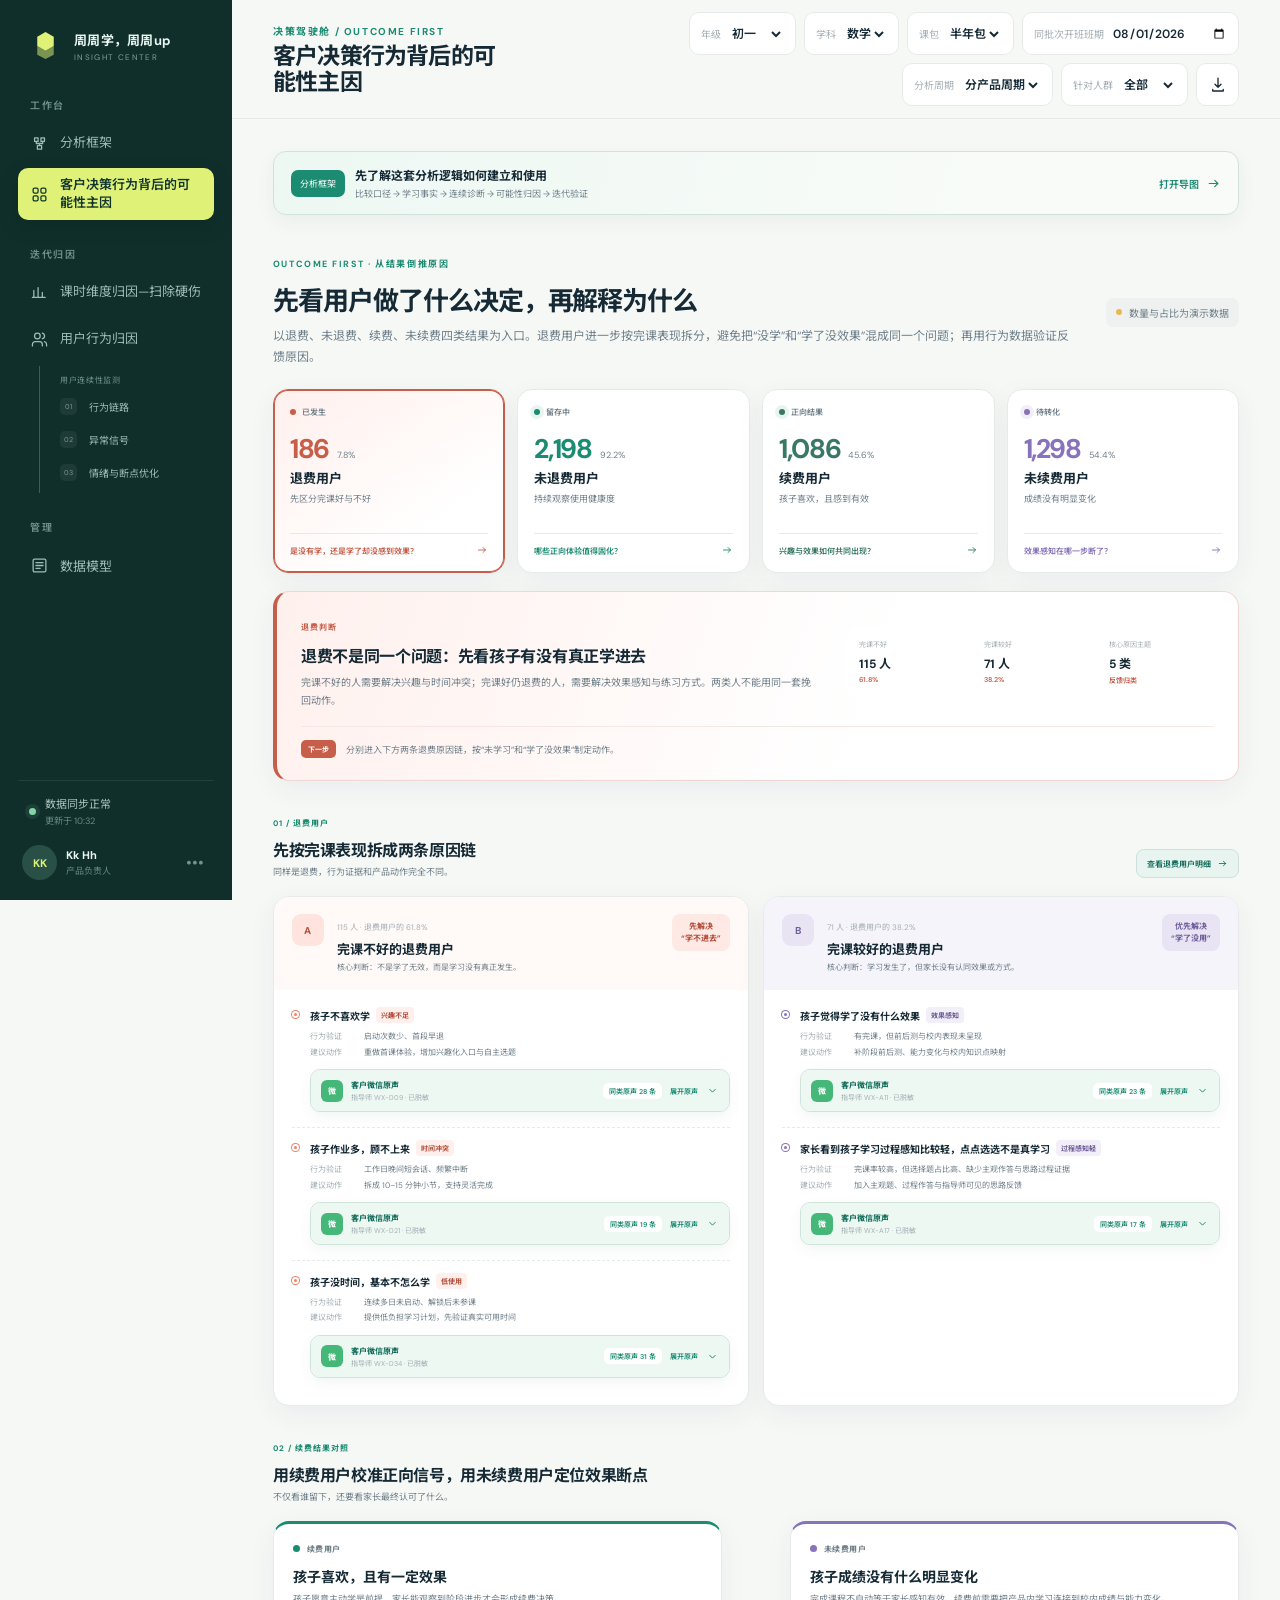
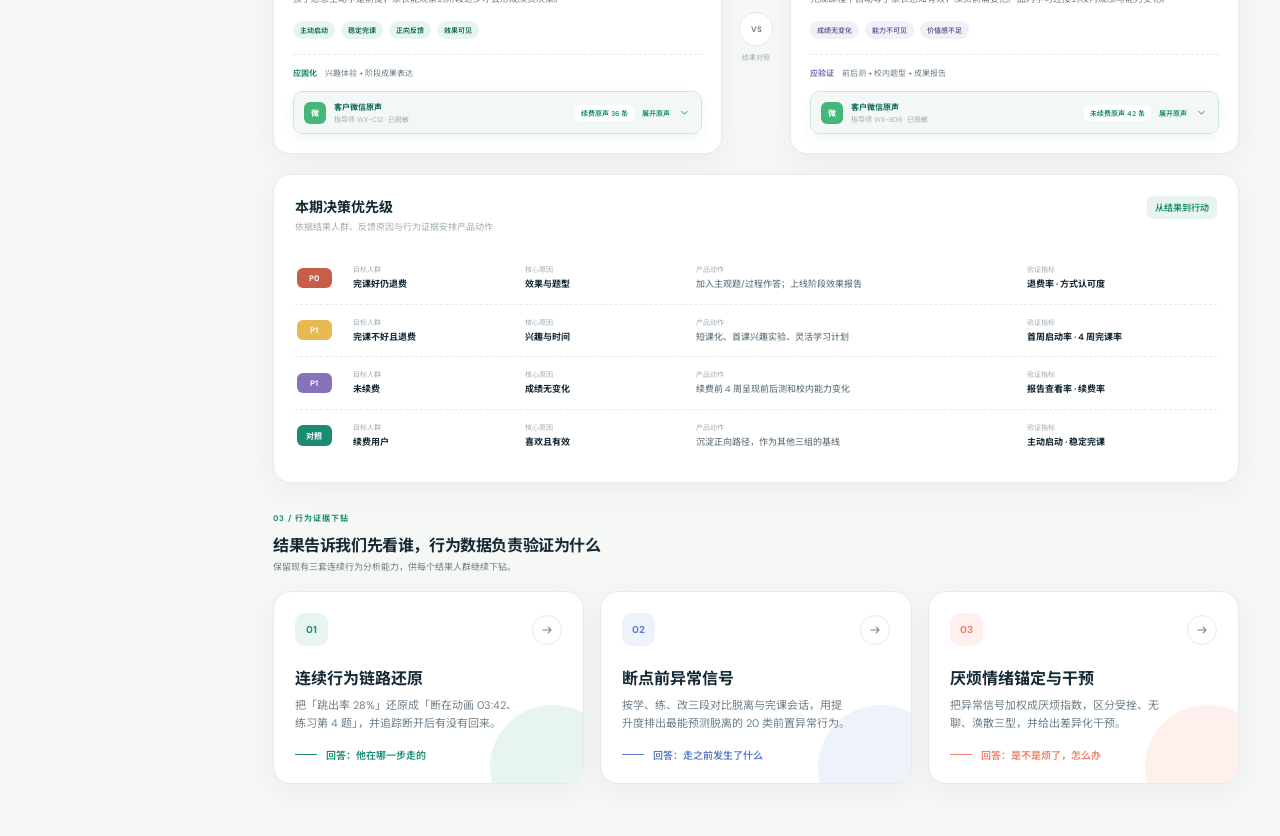
==== commit a6b1d49c: "feat: 完善归因原声与分析筛选" ====
--- a/index.template.html
+++ b/index.template.html
@@ -79,11 +79,12 @@
             <h1 id="pageTitle">客户决策行为背后的可能性主因</h1>
           </div>
           <div class="top-actions">
-            <label class="select-wrap"><span>年级-学科</span><select id="gradeSubjectSelect"><option value="g7_chinese">初一 · 语文</option><option value="g7_math" selected>初一 · 数学</option><option value="g7_english">初一 · 英语</option><option value="g8_english">初二 · 英语</option><option value="g9_english">初三 · 英语</option><option value="g8_math">初二 · 数学</option><option value="g9_math">初三 · 数学</option><option value="all">全部年级 · 全部学科</option></select></label>
-            <label class="select-wrap package-filter"><span>课包属性</span><select id="packageTypeSelect"><option value="annual">全年包</option><optgroup label="半年包"><option value="half_summer_autumn" selected>半年包 · 暑秋班</option><option value="half_autumn_winter">半年包 · 秋寒班</option><option value="half_winter_spring">半年包 · 寒春班</option><option value="half_spring_summer">半年包 · 春暑班</option></optgroup></select></label>
-            <label class="select-wrap date-filter"><span>开课时间</span><input id="courseStartDate" type="date" value="2026-08-01" aria-label="开课时间，年月日" /></label>
-            <label class="select-wrap"><span>人群</span><select id="segmentSelect"><option value="all">全部用户</option><option value="refunded">退费用户</option><option value="notRefunded">未退费用户</option><option value="renewed">续费用户</option><option value="notRefundedNotRenewed">未退费未续费用户</option><option value="risk">潜在流失风险用户</option></select></label>
-            <label class="select-wrap"><span>周期</span><select id="periodSelect"><option value="m1">M1 · 进入后第1个月</option><option value="m2">M2 · 进入后第2个月</option><option value="m3">M3 · 进入后第3个月</option><option value="m4">M4 · 进入后第4个月</option><option value="m5">M5 · 进入后第5个月</option><option value="m6">M6 · 进入后第6个月</option></select></label>
+            <label class="select-wrap compact-filter"><span>年级</span><select id="gradeSelect"><option value="g6">六年级</option><option value="g7" selected>初一</option><option value="g8">初二</option><option value="g9">初三</option></select></label>
+            <label class="select-wrap compact-filter"><span>学科</span><select id="subjectSelect"><option value="chinese">语文</option><option value="math" selected>数学</option><option value="english">英语</option></select></label>
+            <label class="select-wrap compact-filter package-filter"><span>课包</span><select id="packageTypeSelect"><option value="half" selected>半年包</option><option value="annual">全年包</option></select></label>
+            <label class="select-wrap date-filter"><span>同批次开班班期</span><input id="courseStartDate" type="date" value="2026-08-01" aria-label="同批次开班班期，开班时间" /></label>
+            <label class="select-wrap cycle-filter"><span>分析周期</span><select id="analysisCycleSelect"><option value="month">分月</option><option value="product" selected>分产品周期</option></select></label>
+            <label class="select-wrap segment-filter"><span>针对人群</span><select id="segmentSelect"><option value="all">全部</option><option value="refunded">退费</option><option value="notRefunded">未退费</option><option value="renewed">续费</option><option value="notRenewed">未续费</option></select></label>
             <button class="icon-button" id="exportButton" title="导出本页数据" aria-label="导出本页数据">
               <svg viewBox="0 0 24 24"><path d="M12 3v12m0 0 4-4m-4 4-4-4M5 18v2h14v-2"/></svg>
             </button>
--- a/styles.css
+++ b/styles.css
@@ -77,11 +77,14 @@
 }
 .eyebrow { margin: 0 0 5px; color: var(--mint); font-size: 10px; font-weight: 700; letter-spacing: .16em; text-transform: uppercase; }
 h1 { margin: 0; font-size: 23px; letter-spacing: -.035em; line-height: 1.15; }
-.top-actions { display: flex; align-items: center; justify-content: flex-end; flex-wrap: wrap; gap: 10px; }
+.top-actions { display: flex; align-items: center; justify-content: flex-end; flex-wrap: wrap; gap: 8px; }
 .select-wrap { height: 43px; display: flex; align-items: center; gap: 7px; padding: 0 11px; border: 1px solid var(--line); border-radius: 10px; background: white; }
 .select-wrap span { color: var(--faint); font-size: 10px; }
 .select-wrap select, .select-wrap input { max-width: 170px; border: 0; outline: 0; color: var(--ink); background: transparent; font-family: inherit; font-size: 12px; font-weight: 600; cursor: pointer; }
-.select-wrap.package-filter select { max-width: 145px; }
+.select-wrap.compact-filter select { max-width: 74px; }
+.select-wrap.package-filter select { max-width: 82px; }
+.select-wrap.cycle-filter select { max-width: 112px; }
+.select-wrap.segment-filter select { max-width: 78px; }
 .select-wrap input[type="date"] { width: 116px; }
 .icon-button, .mobile-menu { width: 43px; height: 43px; display: grid; place-items: center; border: 1px solid var(--line); border-radius: 10px; background: white; cursor: pointer; transition: .2s; }
 .icon-button:hover { color: white; border-color: var(--mint); background: var(--mint); }
@@ -274,8 +277,10 @@
 
 /* 家长微信原声 × 学习行为归因 */
 .voice-section-head { align-items: end; }.voice-section-head > em { color: var(--faint); font-size: 8px; font-style: normal; }.parent-voice-panel { margin-bottom: 24px; }
+.voice-section-head.is-inline { margin-top: 17px; }.voice-section-head.is-inline h3 { font-size: 14px; }.parent-voice-panel.is-inline { padding-top: 16px; }
 .voice-process { display: flex; align-items: center; justify-content: center; gap: 12px; margin-bottom: 14px; padding: 9px; border-radius: 9px; color: var(--mint-deep); background: var(--mint-pale); font-size: 8px; font-weight: 600; }.voice-process i { color: #8fb8aa; font-style: normal; }
 .parent-voice-grid { display: grid; grid-template-columns: repeat(3, 1fr); gap: 12px; }.parent-voice-card { --voice:#8772bb; --voice-pale:#f2eff8; overflow: hidden; border: 1px solid var(--line); border-top: 3px solid var(--voice); border-radius: 12px; background: #fff; }.parent-voice-card.is-refund { --voice:#c65e49; --voice-pale:#fff0ed; }.parent-voice-card.is-not-renewed { --voice:#8772bb; --voice-pale:#f2eff8; }.parent-voice-card.is-renewed { --voice:#1b8c72; --voice-pale:#e8f4ef; }
+.parent-voice-grid.voice-count-2 { grid-template-columns: repeat(2,1fr); }.parent-voice-grid.voice-count-1 { grid-template-columns: 1fr; }.voice-count-1 .parent-voice-card { display: grid; grid-template-columns: 1.05fr .9fr 1fr; }.voice-count-1 .parent-voice-card > header { grid-column: 1 / -1; }.voice-count-1 .parent-voice-card blockquote { grid-column: 1; grid-row: 2; min-height: 0; }.voice-count-1 .voice-source { grid-column: 1; grid-row: 3; }.voice-count-1 .voice-topics { grid-column: 2; grid-row: 2; border-left: 1px dashed var(--line); }.voice-count-1 .voice-behavior { grid-column: 2; grid-row: 3; border-left: 1px dashed var(--line); }.voice-count-1 .parent-voice-card > footer { grid-column: 3; grid-row: 2 / 4; border-top: 0; border-left: 1px solid var(--line); }
 .parent-voice-card > header { display: flex; align-items: flex-start; justify-content: space-between; gap: 8px; padding: 11px 12px; background: var(--voice-pale); }.parent-voice-card > header span,.parent-voice-card > header b { display: block; }.parent-voice-card > header span { color: var(--voice); font-size: 10px; font-weight: 700; }.parent-voice-card > header b { margin-top: 3px; color: var(--muted); font-size: 7px; }.parent-voice-card > header em { flex: none; padding: 3px 6px; border-radius: 5px; color: var(--voice); background: white; font-size: 7px; font-style: normal; font-weight: 600; }
 .parent-voice-card blockquote { position: relative; min-height: 86px; margin: 0; padding: 14px 14px 10px; color: var(--ink); font-size: 10px; font-weight: 500; line-height: 1.75; }.parent-voice-card blockquote::before { content: "“"; margin-right: 3px; color: var(--voice); font-size: 20px; line-height: 0; vertical-align: -5px; }
 .voice-source { display: flex; align-items: center; gap: 6px; padding: 0 14px 11px; color: var(--faint); font-size: 7px; }.voice-source i { width: 18px; height: 18px; display: grid; place-items: center; border-radius: 5px; color: white; background: #45b879; font-size: 7px; font-style: normal; font-weight: 700; }
@@ -306,7 +311,7 @@
 @keyframes fadeIn { from { opacity: 0; transform: translateY(4px); } }
 
 @media (max-width: 1050px) {
-  .app-shell { grid-template-columns: 200px minmax(0, 1fr); }.sidebar { width: 200px; }.scheme-grid { grid-template-columns: 1fr; }.scheme-card { min-height: 145px; }.kpi-grid { grid-template-columns: repeat(2, 1fr); }.dashboard-grid { grid-template-columns: 1fr; }.panel-wide { grid-column: auto; }.parent-voice-grid { grid-template-columns: 1fr; }.parent-voice-card blockquote,.parent-voice-card > footer > b { min-height: 0; }.framework-principles { grid-template-columns: repeat(2,1fr); }
+  .app-shell { grid-template-columns: 200px minmax(0, 1fr); }.sidebar { width: 200px; }.scheme-grid { grid-template-columns: 1fr; }.scheme-card { min-height: 145px; }.kpi-grid { grid-template-columns: repeat(2, 1fr); }.dashboard-grid { grid-template-columns: 1fr; }.panel-wide { grid-column: auto; }.parent-voice-grid { grid-template-columns: 1fr; }.voice-count-1 .parent-voice-card { display: block; }.voice-count-1 .voice-topics,.voice-count-1 .voice-behavior,.voice-count-1 .parent-voice-card > footer { border-left: 0; }.parent-voice-card blockquote,.parent-voice-card > footer > b { min-height: 0; }.framework-principles { grid-template-columns: repeat(2,1fr); }
 }
 @media (max-width: 1400px) and (min-width: 761px) {
   .topbar { height: auto; min-height: 103px; padding-top: 12px; padding-bottom: 12px; }
--- a/styles.behavior.css
+++ b/styles.behavior.css
@@ -69,6 +69,12 @@
 .high-completion .decision-reason h4 em { color: #71609c; background: #f2eff8; }
 .decision-reason p { display: grid; grid-template-columns: 48px 1fr; gap: 6px; margin: 3px 0 0; color: var(--muted); font-size: 8px; line-height: 1.55; }
 .decision-reason p span { color: var(--faint); }
+.decision-reason.has-voice { padding-bottom: 15px; }
+.reason-voice-evidence { overflow: hidden; margin-top: 11px; border: 1px solid #cfe3db; border-radius: 10px; background: #fbfdfc; box-shadow: 0 5px 14px rgba(24,84,68,.05); }
+.reason-voice-toggle { width: 100%; display: flex; align-items: center; gap: 8px; padding: 9px 10px; border: 0; color: var(--ink); background: #edf8f3; text-align: left; cursor: pointer; }.reason-voice-toggle > i { flex: none; width: 22px; height: 22px; display: grid; place-items: center; border-radius: 6px; color: white; background: #45b879; font-size: 8px; font-style: normal; font-weight: 700; }.reason-voice-toggle b,.reason-voice-toggle small { display: block; }.reason-voice-toggle b { color: var(--mint-deep); font-size: 8px; }.reason-voice-toggle small { margin-top: 2px; color: var(--faint); font-size: 7px; }.reason-voice-toggle > em { margin-left: auto; padding: 3px 6px; border-radius: 5px; color: var(--mint); background: white; font-size: 7px; font-style: normal; font-weight: 600; }.reason-voice-toggle > span { color: var(--mint); font-size: 7px; font-weight: 600; }.reason-voice-toggle svg { width: 13px; color: var(--mint); transition: transform .2s; }.reason-voice-evidence.open .reason-voice-toggle svg { transform: rotate(180deg); }.reason-voice-content { display: none; }.reason-voice-evidence.open .reason-voice-content { display: block; }
+.reason-voice-evidence blockquote { position: relative; margin: 0; padding: 11px 12px 9px 24px; color: var(--ink); font-size: 8px; font-weight: 500; line-height: 1.7; }.reason-voice-evidence blockquote::before { content: "“"; position: absolute; left: 10px; top: 13px; color: #45b879; font-size: 18px; line-height: 1; }
+.reason-voice-tags,.reason-voice-behavior { padding: 8px 10px; border-top: 1px dashed var(--line); }.reason-voice-tags small,.reason-voice-behavior small,.reason-voice-content > footer small { display: block; margin-bottom: 6px; color: var(--faint); font-size: 7px; }.reason-voice-tags span,.reason-voice-behavior span { display: inline-block; margin: 0 4px 4px 0; padding: 3px 6px; border-radius: 5px; font-size: 7px; }.reason-voice-tags span { color: #b6503d; background: #fff0ed; }.reason-voice-behavior span { color: var(--mint-deep); background: #edf8f3; }
+.reason-voice-content > footer { padding: 9px 10px 10px; border-top: 1px solid var(--line); background: #f8faf9; }.reason-voice-content > footer b { display: block; color: var(--ink); font-size: 8px; font-weight: 500; line-height: 1.6; }.renewal-card .reason-voice-evidence { margin-top: 13px; }.renewal-card .reason-voice-toggle { background: #f3f8f6; }.renewal-card .reason-voice-content > footer { display: block; margin-top: 0; }
 
 .renewal-compare { display: grid; grid-template-columns: minmax(0, 1fr) 52px minmax(0, 1fr); align-items: stretch; gap: 8px; }
 .renewal-card { padding: 19px; border: 1px solid var(--line); border-radius: 16px; background: white; box-shadow: var(--shadow); }
@@ -335,6 +341,8 @@
 .metric-definition b { color: var(--mint-deep); }
 .metric-definition i { color: #9cafaa; font-style: normal; }
 .metric-definition em { margin-left: auto; color: var(--faint); font-style: normal; }
+.lesson-analysis-map { display: grid; grid-template-columns: 1fr auto 1fr auto 1fr; align-items: stretch; gap: 10px; margin: 0 0 18px; }.lesson-analysis-map > section { display: flex; align-items: center; gap: 11px; padding: 14px 15px; border: 1px solid var(--line); border-radius: 12px; background: white; box-shadow: var(--shadow); }.lesson-analysis-map > section:nth-of-type(1) { border-top: 3px solid #1b8c72; }.lesson-analysis-map > section:nth-of-type(2) { border-top: 3px solid #5b7fc9; }.lesson-analysis-map > section:nth-of-type(3) { border-top: 3px solid #8772bb; }.lesson-analysis-map > section > i { flex: none; width: 28px; height: 28px; display: grid; place-items: center; border-radius: 8px; color: var(--mint); background: var(--mint-pale); font-size: 8px; font-style: normal; font-weight: 700; }.lesson-analysis-map span,.lesson-analysis-map b,.lesson-analysis-map small { display: block; }.lesson-analysis-map span { color: var(--mint); font-size: 8px; font-weight: 700; }.lesson-analysis-map b { margin-top: 4px; color: var(--ink); font-size: 9px; }.lesson-analysis-map small { margin-top: 3px; color: var(--faint); font-size: 7px; }.lesson-analysis-map > em { align-self: center; color: #94aaa4; font-size: 13px; font-style: normal; }
+.lesson-definition { flex-wrap: wrap; }.lesson-definition em { min-width: 220px; text-align: right; }
 .attribution-wrap { margin: 0 -1px; }
 .attribution-table { min-width: 1120px; }
 .attribution-table > tbody > .lesson-summary-row { cursor: pointer; }
@@ -351,7 +359,7 @@
 .question-breakdown-head b { margin-top: 4px; font-size: 11px; }
 .question-breakdown-head small { margin-top: 3px; color: var(--faint); font-size: 8px; }
 .question-breakdown-head button { flex: none; padding: 7px 9px; border: 1px solid #cfe2db; border-radius: 7px; color: var(--mint-deep); background: var(--mint-pale); cursor: pointer; font-size: 8px; font-weight: 600; }
-.question-metric-table { min-width: 790px; border: 1px solid var(--line); border-radius: 10px; border-collapse: separate; border-spacing: 0; overflow: hidden; background: white; }
+.question-metric-table { min-width: 1040px; border: 1px solid var(--line); border-radius: 10px; border-collapse: separate; border-spacing: 0; overflow: hidden; background: white; }
 .question-metric-table th { padding: 8px 10px; background: #f1f6f3; }
 .question-metric-table th span { display: inline-grid; place-items: center; width: 14px; height: 14px; margin-left: 3px; border-radius: 50%; color: var(--muted); background: #e3eae7; cursor: help; font-size: 7px; }
 .question-metric-table td { padding: 10px !important; border-bottom: 1px solid var(--line) !important; color: var(--muted) !important; font-family: inherit !important; font-size: 9px; white-space: nowrap !important; }
@@ -361,6 +369,8 @@
 .question-metric-table .question-risk-row td { background: #fff9f7; }
 .question-metric-table td:first-child b { color: var(--ink); font-size: 9px; }
 .question-type { padding: 3px 6px; border-radius: 5px; color: var(--muted); background: #eef2f0; font-size: 7px; }
+.difficulty { display: inline-block; margin-left: 4px; padding: 3px 5px; border-radius: 5px; color: #7d6a33; background: #fff5d8; font-size: 7px; }.difficulty.hard { color: #b24f3d; background: #fff0ed; }
+.answer-anomaly { display: flex; gap: 4px; }.answer-anomaly span { padding: 3px 5px; border-radius: 5px; color: var(--faint); background: #f1f4f2; font-size: 7px; }.answer-anomaly span.on { color: #8b6d1e; background: #fff5d8; }.answer-anomaly span.slow { color: #b24f3d; background: #fff0ed; }
 .question-value { font-weight: 700; color: var(--ink); }
 .question-value.is-risk, .metric-inline b.is-risk { color: var(--coral); }
 .metric-inline { display: grid; grid-template-columns: 52px 36px; align-items: center; gap: 7px; }
@@ -373,13 +383,20 @@
 .drawer-question-summary span { color: #b6503d; font-size: 7px; font-weight: 700; }
 .drawer-question-summary b { margin-top: 5px; font-size: 10px; }
 .drawer-question-summary p { margin: 4px 0 0; color: var(--muted); font-size: 8px; }
-.question-metric-table.compact { min-width: 700px; }
+.question-metric-table.compact { min-width: 940px; }
+
+.lesson-stage-analysis { overflow: hidden; margin-top: 13px; border: 1px solid var(--line); border-top: 3px solid var(--stage); border-radius: 11px; background: white; --stage:#5b7fc9; }.lesson-stage-analysis.is-video { --stage:#1b8c72; }.lesson-stage-analysis.is-correction { --stage:#8772bb; }.lesson-stage-analysis > header { display: flex; align-items: center; gap: 9px; padding: 11px 13px; border-bottom: 1px solid var(--line); background: color-mix(in srgb,var(--stage) 6%,white); }.lesson-stage-analysis > header > i { flex: none; width: 27px; height: 27px; display: grid; place-items: center; border-radius: 8px; color: white; background: var(--stage); font-size: 8px; font-style: normal; font-weight: 700; }.lesson-stage-analysis > header span,.lesson-stage-analysis > header b { display: block; }.lesson-stage-analysis > header span { color: var(--stage); font-size: 8px; font-weight: 700; }.lesson-stage-analysis > header b { margin-top: 3px; color: var(--ink); font-size: 9px; }.lesson-stage-analysis > header > em { margin-left: auto; padding: 4px 7px; border-radius: 6px; color: var(--muted); background: white; font-size: 7px; font-style: normal; font-weight: 600; }.lesson-stage-analysis > header > em.risk { color: #b24f3d; background: #fff0ed; }.lesson-stage-analysis > header > em.good { color: #167a62; background: #e8f4ef; }.lesson-stage-analysis > p { margin: 0; padding: 9px 13px; border-top: 1px dashed var(--line); color: var(--muted); background: #fbfcfb; font-size: 7px; line-height: 1.6; }
+.video-analysis-metrics { display: grid; grid-template-columns: repeat(5,1fr); gap: 7px; padding: 11px 12px; }.video-analysis-metrics > span { padding: 8px 9px; border-radius: 7px; background: #f4f8f6; }.video-analysis-metrics small,.video-analysis-metrics b { display: block; }.video-analysis-metrics small { color: var(--faint); font-size: 7px; }.video-analysis-metrics b { margin-top: 4px; color: var(--ink); font-size: 10px; }
+.learning-evidence-bridge { display: grid; grid-template-columns: 1fr auto 1fr auto 1.15fr; align-items: center; gap: 8px; margin: 0 12px 11px; padding: 10px; border: 1px dashed #b9d6cd; border-radius: 8px; background: #f4faf7; }.learning-evidence-bridge span small,.learning-evidence-bridge span b { display: block; }.learning-evidence-bridge small { color: var(--faint); font-size: 7px; }.learning-evidence-bridge b { margin-top: 3px; color: var(--ink); font-size: 8px; }.learning-evidence-bridge i { color: #8ba9a0; font-style: normal; }.learning-evidence-bridge strong { padding: 7px 8px; border-radius: 6px; color: #b24f3d; background: #fff0ed; font-size: 8px; line-height: 1.45; }
+.lesson-stage-analysis > .table-wrap { margin: 10px 12px; }.correction-summary { display: grid; grid-template-columns: 1fr auto 1fr auto 1fr auto 1fr; align-items: center; gap: 8px; padding: 11px 12px 0; }.correction-summary > span { padding: 8px 9px; border-radius: 7px; background: #f6f3fa; }.correction-summary small,.correction-summary b { display: block; }.correction-summary small { color: var(--faint); font-size: 7px; }.correction-summary b { margin-top: 4px; color: #6f5b9e; font-size: 10px; }.correction-summary > i { color: #a99bbc; font-style: normal; }.correction-analysis-table { min-width: 900px; }.correction-analysis-table td,.correction-analysis-table th { white-space: nowrap; }.correction-analysis-table .metric-bad { color: var(--coral); }
+.lesson-stage-analysis.compact .video-analysis-metrics { grid-template-columns: repeat(2,1fr); }.lesson-stage-analysis.compact .video-analysis-metrics span:last-child { grid-column: 1 / -1; }.lesson-stage-analysis.compact .learning-evidence-bridge { grid-template-columns: 1fr; }.lesson-stage-analysis.compact .learning-evidence-bridge > i { display: none; }.lesson-stage-analysis.compact .correction-summary { grid-template-columns: repeat(2,1fr); }.lesson-stage-analysis.compact .correction-summary > i { display: none; }
 
 @media (max-width: 760px) {
   .metric-definition { align-items: flex-start; flex-wrap: wrap; }
   .metric-definition em { width: 100%; margin-left: 0; line-height: 1.5; }
   .question-breakdown { padding: 14px; }
   .question-breakdown-head { align-items: flex-start; flex-direction: column; }
+  .lesson-analysis-map { grid-template-columns: 1fr; }.lesson-analysis-map > em { display: none; }.video-analysis-metrics { grid-template-columns: repeat(2,1fr); }.video-analysis-metrics span:last-child { grid-column: 1 / -1; }.learning-evidence-bridge { grid-template-columns: 1fr; }.learning-evidence-bridge > i { display: none; }.correction-summary { grid-template-columns: repeat(2,1fr); }.correction-summary > i { display: none; }
 }
 
 /* ---------- 原题浮层：点击题目浮出题干、选项与该生作答 ---------- */
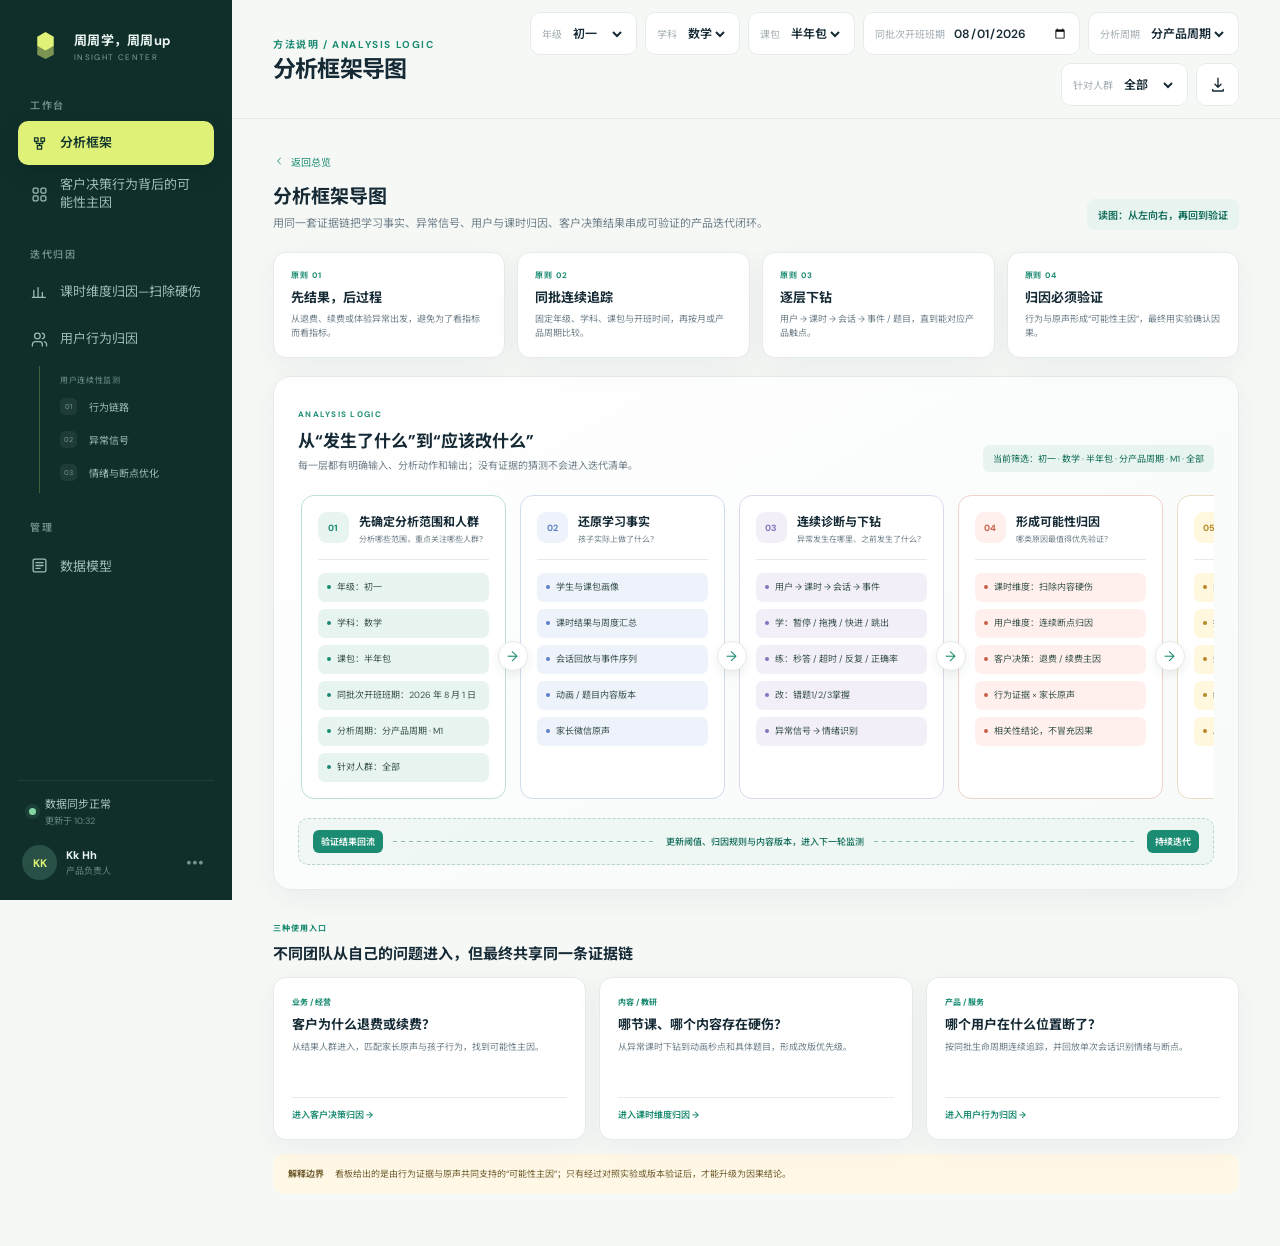
==== commit a0f9c612: "feat: 默认展示分析框架并校准分析口径" ====
--- a/index.template.html
+++ b/index.template.html
@@ -17,7 +17,7 @@
   </head>
   <body>
     <div class="app-shell">
-      <aside class="sidebar" aria-label="主导航">
+      <aside class="sidebar" id="primarySidebar" aria-label="主导航">
         <a class="brand" href="#" aria-label="周周学，周周up首页">
           <span class="brand-mark" aria-hidden="true">
             <svg viewBox="0 0 32 32"><path d="M8 7.5 16 3l8 4.5v9L16 21l-8-4.5v-9Z"/><path d="m8 16.5 8 4.5 8-4.5V25l-8 4-8-4v-8.5Z" opacity=".52"/></svg>
@@ -72,26 +72,26 @@
       <main class="main">
         <header class="topbar">
           <div>
-            <button class="mobile-menu" id="menuButton" aria-label="打开菜单">
+            <button class="mobile-menu" id="menuButton" aria-label="打开菜单" aria-controls="primarySidebar" aria-expanded="false">
               <svg viewBox="0 0 24 24"><path d="M4 7h16M4 12h16M4 17h16"/></svg>
             </button>
             <p class="eyebrow" id="pageEyebrow">数据驾驶舱</p>
             <h1 id="pageTitle">客户决策行为背后的可能性主因</h1>
           </div>
           <div class="top-actions">
-            <label class="select-wrap compact-filter"><span>年级</span><select id="gradeSelect"><option value="g6">六年级</option><option value="g7" selected>初一</option><option value="g8">初二</option><option value="g9">初三</option></select></label>
-            <label class="select-wrap compact-filter"><span>学科</span><select id="subjectSelect"><option value="chinese">语文</option><option value="math" selected>数学</option><option value="english">英语</option></select></label>
-            <label class="select-wrap compact-filter package-filter"><span>课包</span><select id="packageTypeSelect"><option value="half" selected>半年包</option><option value="annual">全年包</option></select></label>
+            <label class="select-wrap compact-filter"><span>年级</span><select id="gradeSelect" aria-label="年级"><option value="g6">六年级</option><option value="g7" selected>初一</option><option value="g8">初二</option><option value="g9">初三</option></select></label>
+            <label class="select-wrap compact-filter"><span>学科</span><select id="subjectSelect" aria-label="学科"><option value="chinese">语文</option><option value="math" selected>数学</option><option value="english">英语</option></select></label>
+            <label class="select-wrap compact-filter package-filter"><span>课包</span><select id="packageTypeSelect" aria-label="课包"><option value="half" selected>半年包</option><option value="annual">全年包</option></select></label>
             <label class="select-wrap date-filter"><span>同批次开班班期</span><input id="courseStartDate" type="date" value="2026-08-01" aria-label="同批次开班班期，开班时间" /></label>
-            <label class="select-wrap cycle-filter"><span>分析周期</span><select id="analysisCycleSelect"><option value="month">分月</option><option value="product" selected>分产品周期</option></select></label>
-            <label class="select-wrap segment-filter"><span>针对人群</span><select id="segmentSelect"><option value="all">全部</option><option value="refunded">退费</option><option value="notRefunded">未退费</option><option value="renewed">续费</option><option value="notRenewed">未续费</option></select></label>
+            <label class="select-wrap cycle-filter"><span>分析周期</span><select id="analysisCycleSelect" aria-label="分析周期"><option value="month">分月</option><option value="product" selected>分产品周期</option></select></label>
+            <label class="select-wrap segment-filter"><span>针对人群</span><select id="segmentSelect" aria-label="针对人群"><option value="all">全部</option><option value="refunded">退费</option><option value="notRefunded">未退费</option><option value="renewed">续费</option><option value="notRenewed">未续费</option></select></label>
             <button class="icon-button" id="exportButton" title="导出本页数据" aria-label="导出本页数据">
               <svg viewBox="0 0 24 24"><path d="M12 3v12m0 0 4-4m-4 4-4-4M5 18v2h14v-2"/></svg>
             </button>
           </div>
         </header>
 
-        <div class="content" id="content" aria-live="polite"></div>
+        <div class="content" id="content"></div>
       </main>
     </div>
 
--- a/styles.css
+++ b/styles.css
@@ -30,6 +30,7 @@
 }
 button, select { font: inherit; }
 button { color: inherit; }
+button:focus-visible, select:focus-visible, input:focus-visible, a:focus-visible { outline: 2px solid var(--mint); outline-offset: 2px; }
 svg { display: block; fill: none; stroke: currentColor; stroke-width: 1.8; stroke-linecap: round; stroke-linejoin: round; }
 
 .app-shell { min-height: 100vh; display: grid; grid-template-columns: 232px minmax(0, 1fr); }
@@ -102,7 +103,7 @@
 .scheme-card {
   position: relative; overflow: hidden; min-height: 184px; display: flex; flex-direction: column;
   padding: 21px; border: 1px solid var(--line); border-radius: var(--radius); background: var(--panel); box-shadow: var(--shadow);
-  cursor: pointer; transition: transform .2s ease, box-shadow .2s ease, border-color .2s;
+  cursor: pointer; text-align: left; transition: transform .2s ease, box-shadow .2s ease, border-color .2s;
 }
 .scheme-card::after { content: ""; position: absolute; right: -32px; bottom: -47px; width: 125px; height: 125px; border-radius: 50%; background: var(--scheme-pale); }
 .scheme-card:hover { transform: translateY(-3px); border-color: var(--scheme-color); box-shadow: 0 14px 34px rgba(27,55,47,.09); }
@@ -133,6 +134,7 @@
 .panel-header h3 { margin: 0 0 4px; font-size: 14px; }
 .panel-header p { margin: 0; color: var(--faint); font-size: 9px; }
 .panel-tag { flex: none; padding: 5px 8px; border-radius: 6px; background: var(--mint-pale); color: var(--mint); font-size: 9px; font-weight: 600; }
+.panel-tag-button { border: 0; cursor: pointer; transition: .18s; }.panel-tag-button:hover { color: white; background: var(--coral); transform: translateY(-1px); }.panel-tag-button:focus-visible { outline: 2px solid var(--coral); outline-offset: 2px; }
 .panel-actions { display: flex; gap: 5px; }
 .mini-tab { padding: 5px 8px; border: 0; border-radius: 6px; background: transparent; color: var(--muted); font-size: 9px; cursor: pointer; }
 .mini-tab.active { color: var(--mint-deep); background: var(--mint-pale); font-weight: 600; }
@@ -212,6 +214,7 @@
 .student-avatar { width: 34px; height: 34px; display: grid; place-items: center; border-radius: 10px; background: var(--avatar-bg); color: var(--avatar-color); font-size: 10px; font-weight: 700; }
 .alert-row b { display: block; font-size: 10px; }.alert-row small { display: block; margin-top: 2px; color: var(--faint); font-size: 8px; }
 .risk-score { text-align: right; }.risk-score strong { display: block; color: var(--coral); font-size: 11px; }.risk-score span { color: var(--faint); font-size: 8px; }
+.detail-drawer .alert-list { gap: 7px; }.detail-drawer .alert-row { background: #fbfcfb; }.intervention-drawer-note { display: flex; gap: 8px; margin: 4px 0 18px; padding: 11px 12px; border-left: 3px solid var(--mint); border-radius: 0 9px 9px 0; color: var(--muted); background: var(--mint-pale); font-size: 8px; line-height: 1.55; }.intervention-drawer-note b { flex: none; color: var(--mint-deep); }
 
 .event-table { width: 100%; border-collapse: collapse; font-size: 10px; }
 .event-table th { padding: 10px 12px; color: var(--faint); background: #f7f9f8; text-align: left; font-size: 8px; letter-spacing: .06em; }
@@ -239,7 +242,7 @@
 /* 课时归因与用户连续追踪 */
 .analysis-toolbar { display: flex; align-items: center; gap: 16px; margin-bottom: 16px; padding: 13px 15px; border: 1px solid #dfe8e4; border-radius: 13px; background: linear-gradient(100deg,#edf6f2,#fbfcfb); }
 .analysis-toolbar > div { margin-right: auto; }.analysis-toolbar span { display: block; color: var(--faint); font-size: 8px; }.analysis-toolbar b { display: block; margin-top: 3px; font-size: 11px; }
-.analysis-toolbar label { display: flex; align-items: center; gap: 8px; color: var(--muted); font-size: 9px; }.analysis-toolbar select { padding: 7px 9px; border: 1px solid var(--line); border-radius: 7px; background: white; color: var(--ink); font-size: 9px; outline: 0; }
+.analysis-toolbar label { display: flex; align-items: center; gap: 8px; color: var(--muted); font-size: 9px; }.analysis-toolbar select { padding: 7px 9px; border: 1px solid var(--line); border-radius: 7px; background: white; color: var(--ink); font-size: 9px; outline: 0; }.analysis-toolbar select:disabled { color: var(--faint); background: #f4f6f5; cursor: not-allowed; }
 .analysis-toolbar .data-note { display: inline-flex; }.analysis-toolbar .cohort-range { padding-left: 14px; border-left: 1px solid #dce5e1; color: var(--muted); }
 .month-plan { display: flex; align-items: center; justify-content: center; gap: 9px; margin: -3px 0 16px; padding: 10px 12px; border: 1px solid var(--line); border-radius: 11px; background: white; }
 .month-plan span { min-width: 90px; padding: 6px 9px; border-radius: 7px; color: var(--muted); background: #f5f8f6; font-size: 8px; text-align: center; }.month-plan span b { display: block; margin-bottom: 2px; color: var(--ink); font-size: 8px; }.month-plan span.extra { color: var(--mint-deep); background: var(--mint-pale); }.month-plan i { width: 13px; height: 1px; background: #cbd7d2; }
@@ -256,12 +259,34 @@
 .lifecycle { display: inline-block; margin: 2px 3px 2px 0; padding: 3px 5px; border-radius: 4px; font-size: 7px; }.lifecycle.active,.lifecycle.renew { color: var(--mint-deep); background: var(--mint-pale); }.lifecycle.churn { color: #b6503d; background: var(--coral-pale); }.lifecycle.no-renew { color: #7d6ca3; background: #f2eff8; }
 .lesson-state { width: 56px; height: 35px; display: grid; place-content: center; gap: 2px; border: 0; border-radius: 7px; cursor: pointer; transition: transform .15s,box-shadow .15s; }.lesson-state:hover { transform: translateY(-2px); box-shadow: 0 5px 10px rgba(26,54,48,.12); }.lesson-state i { width: 5px; height: 5px; margin: auto; border-radius: 50%; background: currentColor; }.lesson-state span { font-size: 7px; }.lesson-state.done { color: var(--mint-deep); background: var(--mint-pale); }.lesson-state.learning { color: #96721e; background: #fff5d6; }.lesson-state.exit { color: #b6503d; background: var(--coral-pale); }.lesson-state.missed { color: #99a6a1; background: #eef2f0; }
 .compare-grid { display: grid; grid-template-columns: repeat(2,1fr); gap: 13px; margin-top: 14px; }.compare-grid article { padding: 16px 18px; border: 1px solid var(--line); border-radius: 13px; background: white; }.compare-grid span { color: var(--mint); font-size: 8px; font-weight: 700; }.compare-grid b { display: block; margin: 7px 0 5px; font-size: 11px; }.compare-grid p { margin: 0; color: var(--muted); font-size: 9px; line-height: 1.6; }
+.table-to-insight-link { height: 62px; display: flex; flex-direction: column; align-items: center; color: var(--mint); }.table-to-insight-link > i { width: 2px; height: 18px; background: var(--mint); box-shadow: 0 0 0 4px var(--mint-pale); }.table-to-insight-link > span { margin-top: 5px; padding: 4px 10px; border-radius: 20px; color: white; background: var(--mint); font-size: 8px; font-weight: 700; }.table-to-insight-link svg { width: 14px; height: 14px; margin-top: 1px; stroke-width: 2.2; }
+.behavior-intelligence-panel { overflow: hidden; border: 1px solid #c9dfd7; border-radius: 16px; background: linear-gradient(135deg,#f0f8f5,#fff 48%); box-shadow: var(--shadow); }.behavior-intelligence-panel > header { display: flex; align-items: center; justify-content: space-between; gap: 16px; padding: 18px 20px; border-bottom: 1px solid #dce9e4; }.behavior-intelligence-panel > header span { color: var(--mint); font-size: 8px; font-weight: 700; letter-spacing: .12em; }.behavior-intelligence-panel > header h3 { margin: 5px 0 3px; font-size: 15px; }.behavior-intelligence-panel > header p { margin: 0; color: var(--muted); font-size: 8px; }.behavior-intelligence-panel > header em { flex: none; padding: 6px 9px; border-radius: 7px; color: var(--mint-deep); background: var(--mint-pale); font-size: 8px; font-style: normal; }
+.behavior-intelligence-grid { display: grid; grid-template-columns: minmax(0,1.05fr) minmax(0,.95fr); gap: 14px; padding: 14px; }.emotion-cluster-block,.dropout-warning-block { min-width: 0; padding: 16px; border: 1px solid var(--line); border-radius: 13px; background: white; }.intelligence-title { display: flex; align-items: center; justify-content: space-between; gap: 12px; margin-bottom: 12px; }.intelligence-title span,.intelligence-title b { display: block; }.intelligence-title span { color: var(--mint); font-size: 8px; font-weight: 700; }.intelligence-title b { margin-top: 4px; font-size: 11px; }.intelligence-title > small { color: var(--faint); font-size: 7px; }
+.emotion-cluster-grid { display: grid; grid-template-columns: repeat(2,minmax(0,1fr)); gap: 8px; }.emotion-cluster-card { display: grid; grid-template-columns: 7px minmax(0,1fr) auto; align-items: center; gap: 8px; min-height: 64px; padding: 10px; border: 1px solid color-mix(in srgb,var(--cluster-color) 20%,white); border-radius: 10px; background: linear-gradient(135deg,var(--cluster-pale),white 82%); }.emotion-cluster-card > i { width: 7px; height: 7px; border-radius: 50%; background: var(--cluster-color); box-shadow: 0 0 0 4px var(--cluster-pale); }.emotion-cluster-card span { min-width: 0; }.emotion-cluster-card span b,.emotion-cluster-card span small,.emotion-cluster-card > strong small { display: block; }.emotion-cluster-card span b { color: var(--ink); font-size: 9px; }.emotion-cluster-card span b em { margin-left: 5px; color: var(--cluster-color); font-size: 7px; font-style: normal; }.emotion-cluster-card span small { margin-top: 4px; overflow: hidden; color: var(--faint); font-size: 6.5px; text-overflow: ellipsis; white-space: nowrap; }.emotion-cluster-card > strong { color: var(--cluster-color); font-size: 16px; text-align: right; }.emotion-cluster-card > strong small { margin-top: 2px; font-size: 6px; font-weight: 500; }
+.emotion-assignment-summary { display: grid; grid-template-columns: 1.4fr auto 1fr auto 1fr; align-items: center; gap: 7px; margin-bottom: 8px; padding: 9px 10px; border: 1px solid #cee2da; border-radius: 9px; background: var(--mint-pale); }.emotion-assignment-summary span small,.emotion-assignment-summary span b { display: block; }.emotion-assignment-summary span small { color: var(--faint); font-size: 6.5px; }.emotion-assignment-summary span b { margin-top: 3px; font-size: 8px; }.emotion-assignment-summary > i { color: var(--mint); font-size: 9px; font-style: normal; }.emotion-assignment-summary > em { grid-column: 1/-1; padding-top: 6px; border-top: 1px dashed #bdd8ce; color: var(--mint-deep); font-size: 7px; font-style: normal; font-weight: 700; text-align: center; }.emotion-assignment-rule { display: grid; grid-template-columns: auto 1fr; gap: 7px; margin-bottom: 10px; padding: 8px 9px; border-radius: 8px; color: var(--muted); background: #f6f8f7; font-size: 7px; line-height: 1.55; }.emotion-assignment-rule b { color: var(--mint); }.emotion-cluster-card.is-pending { grid-column: 1/-1; }.emotion-cluster-card > p { grid-column: 1/-1; margin: 0; padding: 7px 8px; border-radius: 7px; color: var(--muted); background: rgba(255,255,255,.7); font-size: 6.5px; line-height: 1.5; }.emotion-cluster-card > p b { margin-right: 5px; color: var(--cluster-color); }.emotion-assigned-users { grid-column: 1/-1; display: grid; gap: 5px; padding-top: 7px; border-top: 1px dashed color-mix(in srgb,var(--cluster-color) 22%,white); }.emotion-assigned-users > small { color: var(--cluster-color); font-size: 6.5px; font-weight: 700; }.emotion-assigned-users > button { display: grid; grid-template-columns: auto minmax(0,1fr) auto; align-items: center; gap: 6px; width: 100%; padding: 6px 7px; border: 1px solid color-mix(in srgb,var(--cluster-color) 16%,white); border-radius: 7px; color: var(--ink); background: white; cursor: pointer; text-align: left; transition: .15s; }.emotion-assigned-users > button:hover { border-color: var(--cluster-color); transform: translateX(2px); }.emotion-assigned-users > button b { font-size: 7px; }.emotion-assigned-users > button span { overflow: hidden; color: var(--faint); font-size: 6px; text-overflow: ellipsis; white-space: nowrap; }.emotion-assigned-users > button em { color: var(--cluster-color); font-size: 6px; font-style: normal; font-weight: 700; white-space: nowrap; }.emotion-no-user { padding: 7px; border-radius: 6px; color: var(--faint); background: rgba(255,255,255,.65); font-size: 6.5px; text-align: center; }
+.emotion-cluster-block > footer,.dropout-warning-block > footer { display: grid; grid-template-columns: auto 1fr; gap: 7px; margin-top: 12px; padding-top: 10px; border-top: 1px dashed var(--line); font-size: 7px; line-height: 1.55; }.emotion-cluster-block > footer b,.dropout-warning-block > footer b { color: var(--mint); }.emotion-cluster-block > footer span,.dropout-warning-block > footer span { color: var(--muted); }
+.warning-summary { display: grid; grid-template-columns: 55px 55px 1fr; gap: 7px; margin-bottom: 8px; }.warning-summary > span { padding: 7px; border-radius: 8px; color: #b6503d; background: var(--coral-pale); font-size: 7px; text-align: center; }.warning-summary > span:nth-child(2) { color: #8d6d1e; background: #fff5d6; }.warning-summary b { display: block; margin-bottom: 2px; font-size: 13px; }.warning-summary p { align-self: center; margin: 0; color: var(--faint); font-size: 7px; line-height: 1.45; }.warning-user-list { display: grid; gap: 6px; }.warning-user { display: grid; grid-template-columns: 28px minmax(0,1fr) 38px auto; align-items: center; gap: 8px; width: 100%; padding: 8px 9px; border: 1px solid var(--line); border-left: 3px solid #d9a834; border-radius: 9px; color: var(--ink); background: #fffdf8; cursor: pointer; text-align: left; transition: .18s; }.warning-user.is-high { border-left-color: var(--coral); background: #fff9f7; }.warning-user:hover { border-color: var(--mint); transform: translateX(2px); }.warning-avatar { width: 28px; height: 28px; display: grid; place-items: center; border-radius: 8px; color: #b6503d; background: var(--coral-pale); font-size: 9px; font-weight: 700; }.warning-user > span:nth-child(2) { min-width: 0; }.warning-user > span b,.warning-user > span em { display: block; }.warning-user > span b { font-size: 8px; }.warning-user > span b small { margin-left: 5px; color: var(--violet); font-size: 6px; }.warning-user > span em { margin-top: 3px; overflow: hidden; color: var(--faint); font-size: 6.5px; font-style: normal; text-overflow: ellipsis; white-space: nowrap; }.warning-user > strong { color: #b6503d; font-size: 13px; text-align: center; }.warning-user > strong small { display: block; font-size: 6px; }.warning-user > i { color: var(--mint); font-size: 6.5px; font-style: normal; white-space: nowrap; }.warning-empty { padding: 24px; border-radius: 9px; color: var(--faint); background: #f7f9f8; font-size: 8px; text-align: center; }
+
+.churn-breakpoint-panel { border-top: 3px solid var(--coral); }.churn-breakpoint-summary { display: grid; grid-template-columns: repeat(4,minmax(0,1fr)); gap: 8px; margin-bottom: 14px; }.churn-breakpoint-summary > span { padding: 11px 12px; border: 1px solid #f2d8d2; border-radius: 10px; background: linear-gradient(135deg,#fff6f3,#fff); }.churn-breakpoint-summary small,.churn-breakpoint-summary b,.churn-breakpoint-summary em { display: block; }.churn-breakpoint-summary small { color: var(--faint); font-size: 7px; }.churn-breakpoint-summary b { margin: 5px 0 3px; color: var(--ink); font-size: 11px; }.churn-breakpoint-summary em { color: #b6503d; font-size: 7px; font-style: normal; font-weight: 600; }.churn-breakpoint-table { min-width: 1250px; }.churn-breakpoint-table th:nth-child(1) { width: 58px; }.churn-breakpoint-table th:nth-child(2) { width: 130px; }.churn-breakpoint-table th:nth-child(3) { width: 150px; }.churn-breakpoint-table th:nth-child(4) { width: 90px; }.breakpoint-rank { width: 28px; height: 28px; display: grid; place-items: center; border-radius: 8px; color: #b6503d; background: var(--coral-pale); font-size: 8px; font-weight: 700; }.breakpoint-rate { display: grid; grid-template-columns: 1fr auto; align-items: center; gap: 5px 8px; min-width: 120px; }.breakpoint-rate > i { position: relative; height: 5px; overflow: hidden; border-radius: 5px; background: #edf1ef; }.breakpoint-rate > i::after { content:""; position: absolute; inset: 0 auto 0 0; width: var(--rate); border-radius: inherit; background: var(--coral); }.breakpoint-rate > b { color: #b6503d; font-size: 9px; }.breakpoint-rate > small { grid-column: 1/-1; color: var(--faint); font-size: 7px; }.breakpoint-signals { display: flex; flex-wrap: wrap; gap: 4px; }.breakpoint-signals span { padding: 3px 5px; border-radius: 5px; color: #9b513f; background: #fff0ed; font-size: 7px; white-space: nowrap; }.breakpoint-path { display: flex; align-items: center; gap: 4px; white-space: nowrap; }.breakpoint-path span { padding: 3px 5px; border-radius: 5px; color: #6e5e98; background: #f2eff8; font-size: 7px; }.breakpoint-path i { color: #9daaa5; font-size: 7px; font-style: normal; }
 
 .user-detail-heading { display: grid; grid-template-columns: auto 40px 1fr auto; align-items: center; gap: 10px; margin-bottom: 13px; }.user-detail-heading > button { display: inline-flex; align-items: center; gap: 5px; padding: 7px 9px; border: 1px solid #cee2da; border-radius: 7px; color: var(--mint-deep); background: var(--mint-pale); cursor: pointer; font-size: 8px; }.user-detail-heading > button svg { width: 10px; }.selected-user-avatar { width: 39px; height: 39px; display: grid; place-items: center; border-radius: 11px; color: var(--mint-deep); background: var(--mint-pale); font-size: 12px; font-weight: 700; }.user-detail-heading > div:nth-child(3) > span { color: var(--faint); font-size: 7px; }.user-detail-heading h3 { margin: 3px 0; font-size: 13px; }.user-detail-heading h3 small { color: var(--faint); font-size: 7px; font-weight: 500; }.user-detail-heading p { margin: 0; color: var(--muted); font-size: 8px; }
 .user-detail-summary { display: flex; gap: 7px; }.user-detail-summary span { min-width: 57px; padding: 8px; border-radius: 8px; color: var(--muted); background: #f5f8f6; font-size: 7px; text-align: center; }.user-detail-summary b { display: block; margin-bottom: 2px; color: var(--ink); font-size: 11px; }
 .detail-rule { display: flex; align-items: center; gap: 7px; margin: 0 0 12px; padding: 8px 10px; border-radius: 8px; color: var(--muted); background: #f7f9f8; font-size: 8px; }.detail-rule i { width: 6px; height: 6px; border-radius: 50%; background: var(--yellow); }
 .user-monitoring-flow { margin-top: 16px; padding: 18px; border: 1px solid #cfe3db; border-radius: 15px; background: linear-gradient(115deg,#edf7f3,#fff 62%); box-shadow: var(--shadow); }.monitor-flow-head { display: flex; align-items: end; justify-content: space-between; gap: 16px; margin-bottom: 14px; }.monitor-flow-head span { color: var(--mint); font-size: 8px; font-weight: 700; letter-spacing: .12em; }.monitor-flow-head h3 { margin: 5px 0 3px; font-size: 14px; }.monitor-flow-head p { margin: 0; color: var(--muted); font-size: 8px; }.monitor-flow-head > button { flex: none; padding: 8px 10px; border: 1px solid var(--mint); border-radius: 8px; color: white; background: var(--mint); cursor: pointer; font-size: 8px; font-weight: 600; }
-.monitor-flow-grid { display: grid; grid-template-columns: repeat(4,1fr); gap: 9px; }.monitor-flow-card { position: relative; display: grid; grid-template-columns: 27px 1fr; gap: 9px; min-width: 0; padding: 12px; border: 1px solid var(--line); border-radius: 11px; background: white; cursor: pointer; text-align: left; transition: .18s; }.monitor-flow-card:hover { border-color: var(--mint); transform: translateY(-2px); }.monitor-flow-card > i { width: 27px; height: 27px; display: grid; place-items: center; border-radius: 8px; color: var(--mint-deep); background: var(--mint-pale); font-size: 8px; font-style: normal; font-weight: 700; }.monitor-flow-card span { min-width: 0; }.monitor-flow-card b,.monitor-flow-card strong,.monitor-flow-card small { display: block; }.monitor-flow-card b { font-size: 9px; }.monitor-flow-card strong { margin: 5px 0 3px; overflow: hidden; color: var(--ink); font-size: 9px; text-overflow: ellipsis; white-space: nowrap; }.monitor-flow-card small { color: var(--faint); font-size: 7px; line-height: 1.45; }.monitor-flow-card > em { position: absolute; right: -8px; top: 50%; z-index: 2; width: 15px; height: 15px; display: grid; place-items: center; border-radius: 50%; color: var(--mint); background: #f3f8f6; font-size: 9px; font-style: normal; transform: translateY(-50%); }
+.monitor-flow-actions { flex: none; display: flex; gap: 7px; }.monitor-flow-actions button { padding: 8px 10px; border: 1px solid var(--mint); border-radius: 8px; color: white; background: var(--mint); cursor: pointer; font-size: 8px; font-weight: 600; }.monitor-flow-actions button.is-secondary { color: var(--mint-deep); background: white; }
+.flow-logic-line { display: grid; grid-template-columns: 1fr auto 1fr auto 1fr; align-items: center; gap: 10px; margin-bottom: 13px; padding: 9px 12px; border: 1px dashed #b7d7cc; border-radius: 10px; background: rgba(255,255,255,.64); }.flow-logic-line > span { display: flex; align-items: center; gap: 7px; }.flow-logic-line small { padding: 3px 5px; border-radius: 5px; color: white; background: var(--mint); font-size: 6.5px; }.flow-logic-line b { font-size: 8px; }.flow-logic-line > i { color: #89b5a7; font-size: 10px; font-style: normal; }
+.monitor-flow-grid { display: grid; grid-template-columns: repeat(4,1fr); gap: 9px; }.monitor-flow-card { position: relative; display: grid; grid-template-columns: 27px 1fr; gap: 9px; min-width: 0; padding: 12px; border: 1px solid var(--line); border-radius: 11px; background: white; cursor: pointer; text-align: left; transition: .18s; }.monitor-flow-card:hover,.monitor-flow-card.active { border-color: var(--mint); transform: translateY(-2px); box-shadow: 0 7px 17px rgba(24,91,72,.09); }.monitor-flow-card > i { width: 27px; height: 27px; display: grid; place-items: center; border-radius: 8px; color: var(--mint-deep); background: var(--mint-pale); font-size: 8px; font-style: normal; font-weight: 700; }.monitor-flow-card span { min-width: 0; }.monitor-flow-card b,.monitor-flow-card strong,.monitor-flow-card small,.monitor-flow-card u { display: block; }.monitor-flow-card b { font-size: 9px; }.monitor-flow-card strong { margin: 5px 0 3px; overflow: hidden; color: var(--ink); font-size: 9px; text-overflow: ellipsis; white-space: nowrap; }.monitor-flow-card small { color: var(--faint); font-size: 7px; line-height: 1.45; }.monitor-flow-card u { margin-top: 6px; color: var(--mint); font-size: 6.5px; font-weight: 700; text-decoration: none; }.monitor-flow-card > em { position: absolute; right: -8px; top: 50%; z-index: 2; width: 15px; height: 15px; display: grid; place-items: center; border-radius: 50%; color: var(--mint); background: #f3f8f6; font-size: 9px; font-style: normal; transform: translateY(-50%); }
+.user-monitoring-flow.is-primary-flow { position: relative; margin: 0 0 16px; border: 2px solid #b9dcd0; background: linear-gradient(115deg,#e8f5f0,#fff 66%); box-shadow: 0 10px 28px rgba(24,91,72,.09); }.is-primary-flow .monitor-flow-head > div > span { display: inline-flex; align-items: center; padding: 4px 7px; border-radius: 20px; color: var(--mint-deep); background: white; box-shadow: inset 0 0 0 1px #c9e2d9; }
+.flow-interaction-guide { display: grid; grid-template-columns: auto 1fr; align-items: center; gap: 14px; margin-top: 12px; padding: 10px 12px; border-radius: 10px; color: var(--mint-deep); background: #dff1e9; }.flow-interaction-guide > div:first-child { padding-right: 14px; border-right: 1px solid #b9d8cd; }.flow-interaction-guide > div:first-child span,.flow-interaction-guide > div:first-child b { display: block; }.flow-interaction-guide > div:first-child span { font-size: 7px; font-weight: 700; letter-spacing: .12em; }.flow-interaction-guide > div:first-child b { margin-top: 3px; font-size: 8px; }.flow-interaction-guide > div:last-child { display: grid; grid-template-columns: repeat(4,1fr); gap: 7px; }.flow-interaction-guide > div:last-child span { display: flex; align-items: center; gap: 5px; color: var(--muted); font-size: 7px; }.flow-interaction-guide > div:last-child i { flex: none; width: 16px; height: 16px; display: grid; place-items: center; border-radius: 5px; color: white; background: var(--mint); font-size: 6.5px; font-style: normal; font-weight: 700; }
+.analysis-process-nav { position: sticky; top: 111px; z-index: 8; display: grid; grid-template-columns: auto repeat(4,minmax(0,1fr)); align-items: center; gap: 5px; margin: 15px 0 24px; padding: 7px; border: 1px solid #cfdfda; border-radius: 12px; background: rgba(255,255,255,.94); box-shadow: 0 8px 22px rgba(22,62,51,.08); backdrop-filter: blur(12px); }.process-nav-label { display: grid; grid-template-columns: 7px auto; align-items: center; gap: 2px 7px; padding: 0 10px 0 5px; border-right: 1px solid var(--line); }.process-nav-label > i { grid-row: 1/3; width: 7px; height: 7px; border-radius: 50%; background: var(--mint); box-shadow: 0 0 0 4px var(--mint-pale); }.process-nav-label b { font-size: 8px; }.process-nav-label small { color: var(--faint); font-size: 6.5px; }.analysis-process-nav button { position: relative; display: flex; align-items: center; gap: 7px; padding: 8px 10px; border: 0; border-radius: 8px; color: var(--muted); background: transparent; cursor: pointer; font-size: 8px; text-align: left; transition: .18s; }.analysis-process-nav button > i { width: 21px; height: 21px; display: grid; place-items: center; border-radius: 6px; color: var(--mint); background: var(--mint-pale); font-size: 6.5px; font-style: normal; font-weight: 700; }.analysis-process-nav button > span { font-weight: 600; }.analysis-process-nav button > em { position: absolute; right: 1px; color: #a7bbb4; font-size: 8px; font-style: normal; }.analysis-process-nav button:hover,.analysis-process-nav button.active { color: var(--mint-deep); background: var(--mint-pale); }.analysis-process-nav button.active > i { color: white; background: var(--mint); }
+.analysis-step-section { position: relative; scroll-margin-top: 178px; }.analysis-step-section.is-active-step > .continuity-section-head h2,.analysis-step-section.is-active-step > .optimization-step-head h2 { color: var(--mint-deep); }.analysis-step-section.is-active-step > .signal-distribution-panel,.analysis-step-section.is-active-step > .behavior-intelligence-panel { box-shadow: 0 10px 30px rgba(24,91,72,.1); }
+.continuity-section-head { display: flex; align-items: end; justify-content: space-between; gap: 18px; margin: 34px 0 12px; padding: 0 2px; }.continuity-section-head > div > span { color: var(--mint); font-size: 8px; font-weight: 700; letter-spacing: .12em; }.continuity-section-head h2 { margin: 5px 0 4px; font-size: 17px; }.continuity-section-head p { margin: 0; color: var(--muted); font-size: 9px; }.continuity-section-head > em { flex: none; padding: 6px 9px; border-radius: 8px; color: var(--mint-deep); background: var(--mint-pale); font-size: 8px; font-style: normal; font-weight: 700; }
+.optimization-step-head { display: flex; align-items: end; justify-content: space-between; gap: 18px; margin: 30px 0 12px; padding: 16px 18px; border-left: 3px solid var(--coral); border-radius: 0 12px 12px 0; background: linear-gradient(90deg,#fff0ed,#fff 72%); }.optimization-step-head span { color: var(--coral); font-size: 8px; font-weight: 700; letter-spacing: .12em; }.optimization-step-head h2 { margin: 5px 0 4px; font-size: 17px; }.optimization-step-head p { margin: 0; color: var(--muted); font-size: 9px; }.optimization-step-head em { flex: none; padding: 6px 9px; border-radius: 7px; color: #a54f3e; background: white; font-size: 8px; font-style: normal; font-weight: 700; }
+.signal-distribution-panel { margin-top: 14px; border-top: 3px solid var(--mint); }.signal-panel-kicker { display: block; margin-bottom: 4px; color: var(--mint); font-size: 7px; font-weight: 700; letter-spacing: .12em; }.signal-stage-summary { margin: 2px 0 15px; padding: 12px; border: 1px solid var(--line); border-radius: 11px; background: #fafcfb; }.signal-stage-stack { display: flex; height: 12px; overflow: hidden; border-radius: 8px; background: #edf1ef; }.signal-stage-stack i { height: 100%; background: var(--stage-color); }.signal-stage-stack i + i { box-shadow: inset 2px 0 0 white; }.signal-stage-legend { display: grid; grid-template-columns: repeat(4,1fr); gap: 8px; margin-top: 10px; }.signal-stage-legend > span { display: grid; grid-template-columns: 7px 1fr auto; align-items: center; gap: 6px; }.signal-stage-legend > span > i { width: 7px; height: 7px; border-radius: 2px; background: var(--stage-color); }.signal-stage-legend b { font-size: 8px; }.signal-stage-legend em { color: var(--ink); font-size: 9px; font-style: normal; font-weight: 700; }.signal-stage-legend small { grid-column: 2/-1; color: var(--faint); font-size: 6.5px; }
+.signal-source-map { display: grid; grid-template-columns: 1fr auto 1.2fr auto 1fr auto .8fr; align-items: center; gap: 9px; margin: 0 0 13px; padding: 12px; border: 1px solid #cfe2db; border-radius: 11px; background: linear-gradient(90deg,#edf7f3,#fafcfb); }.signal-source-map > span { min-width: 0; }.signal-source-map i,.signal-source-map b,.signal-source-map small { display: block; }.signal-source-map i { color: var(--mint); font-size: 6.5px; font-style: normal; font-weight: 700; letter-spacing: .08em; }.signal-source-map b { margin-top: 4px; font-size: 8px; }.signal-source-map small { overflow: hidden; margin-top: 2px; color: var(--faint); font-size: 6.5px; text-overflow: ellipsis; white-space: nowrap; }.signal-source-map > em { color: #8eb5a9; font-size: 9px; font-style: normal; }.signal-source-map .is-action { padding: 7px 9px; border-radius: 7px; background: white; box-shadow: inset 0 0 0 1px #cfe2db; }
+.signal-metric-guide { display: grid; grid-template-columns: 1.45fr 1fr 1fr; gap: 8px; margin: -4px 0 12px; }.signal-metric-guide span { padding: 7px 9px; border-radius: 7px; color: var(--muted); background: #f6f8f7; font-size: 6.5px; line-height: 1.45; }.signal-metric-guide b { margin-right: 5px; color: var(--ink); font-size: 7px; }
+.signal-distribution-grid { display: grid; grid-template-columns: repeat(2,minmax(0,1fr)); gap: 10px; }.signal-stage-card { overflow: hidden; border: 1px solid color-mix(in srgb,var(--stage-color) 20%,white); border-radius: 11px; background: white; }.signal-stage-card > header { display: flex; align-items: center; gap: 8px; padding: 10px 11px; background: var(--stage-pale); }.signal-stage-card > header > i { width: 7px; height: 7px; border-radius: 50%; background: var(--stage-color); box-shadow: 0 0 0 4px color-mix(in srgb,var(--stage-color) 12%,white); }.signal-stage-card > header b,.signal-stage-card > header small { display: block; }.signal-stage-card > header b { font-size: 9px; }.signal-stage-card > header small { margin-top: 2px; color: var(--faint); font-size: 6.5px; }.signal-stage-card > header em { margin-left: auto; padding: 3px 6px; border-radius: 5px; color: var(--stage-color); background: white; font-size: 6.5px; font-style: normal; font-weight: 700; }.signal-stage-card > div { padding: 5px 10px 9px; }.signal-distribution-columns,.signal-distribution-row { display: grid; grid-template-columns: minmax(150px,1.55fr) minmax(70px,1fr) 35px 34px; align-items: center; gap: 7px; }.signal-distribution-columns { min-height: 24px; padding: 0 5px; border-bottom: 1px solid var(--line); color: var(--faint); font-size: 6px; }.signal-distribution-columns span:nth-child(n+2) { text-align: right; }.signal-distribution-row { width: 100%; min-height: 43px; padding: 5px; border: 0; border-bottom: 1px dashed #e6ece9; color: inherit; background: transparent; cursor: pointer; font: inherit; text-align: left; transition: .15s; }.signal-distribution-row:hover { border-radius: 6px; background: var(--stage-pale); }.signal-distribution-row:last-child { border-bottom: 0; }.signal-distribution-row > span { min-width: 0; }.signal-distribution-row > span b,.signal-distribution-row > span small { display: block; overflow: hidden; text-overflow: ellipsis; white-space: nowrap; }.signal-distribution-row > span b { color: var(--ink); font-size: 7px; }.signal-distribution-row > span small { margin-top: 3px; color: var(--faint); font-size: 5.8px; }.signal-distribution-row > div { height: 5px; overflow: hidden; border-radius: 5px; background: #edf1ef; }.signal-distribution-row > div i { display: block; height: 100%; border-radius: inherit; background: var(--stage-color); }.signal-distribution-row > b { color: var(--stage-color); font-size: 7px; text-align: right; }.signal-distribution-row > em { padding: 3px 4px; border-radius: 4px; color: var(--muted); background: #f1f4f2; font-size: 6.5px; font-style: normal; font-weight: 700; text-align: center; }.signal-distribution-row > em.is-strong { color: #b6503d; background: var(--coral-pale); }.signal-distribution-footer { display: grid; grid-template-columns: auto auto 1fr; align-items: center; gap: 8px; margin-top: 12px; padding: 10px 12px; border-radius: 9px; background: #f5f8f6; }.signal-distribution-footer > span { padding-right: 9px; border-right: 1px solid #dce5e1; color: var(--muted); font-size: 7px; white-space: nowrap; }.signal-distribution-footer > span b { display: block; margin-bottom: 3px; color: var(--mint); font-size: 6.5px; }.signal-distribution-footer p { margin: 0; color: var(--faint); font-size: 6.5px; line-height: 1.5; }
+
 .lesson-detail-table { width: 100%; min-width: 1160px; border-collapse: collapse; font-size: 8px; }.lesson-detail-table th { padding: 9px 6px; color: var(--faint); background: #f5f8f6; text-align: left; white-space: nowrap; }.lesson-detail-table td { height: 55px; padding: 8px 6px; border-bottom: 1px solid var(--line); color: var(--muted); vertical-align: middle; }.lesson-detail-table tr:last-child td { border-bottom: 0; }.lesson-detail-table td:first-child { min-width: 132px; }.lesson-detail-table td:first-child span,.lesson-detail-table td:first-child b { display: block; }.lesson-detail-table td:first-child span { margin-bottom: 3px; color: var(--mint); font-size: 7px; }.lesson-detail-table td:first-child b { color: var(--ink); font-size: 8px; }.lesson-detail-table .study-time { min-width: 108px; font-family: ui-monospace,SFMono-Regular,Menlo,monospace; }.lesson-detail-table .jump-node { color: var(--coral); font-weight: 600; }.lesson-detail-table .blank-cell { background: repeating-linear-gradient(-45deg,#fbfcfb,#fbfcfb 4px,#f7f9f8 4px,#f7f9f8 8px); }.lesson-detail-table .unattended-row td { color: var(--faint); }
 .lesson-row-title { display: flex; align-items: center; gap: 7px; }.lesson-row-title > button,.session-toggle-placeholder { flex: none; width: 25px; height: 25px; display: grid; place-items: center; border-radius: 7px; }.lesson-row-title > button { border: 1px solid #bdd8ce; color: var(--mint); background: white; cursor: pointer; font-size: 13px; font-weight: 700; }.lesson-row-title > button:hover { color: white; background: var(--mint); }.session-toggle-placeholder { background: transparent; }.lesson-row-title > div { min-width: 0; }.lesson-row-title em { display: block; margin-top: 3px; color: var(--mint); font-size: 6px; font-style: normal; }.lesson-detail-table tr.is-session-open > td { border-bottom-color: #c5ddd4; background: #f6fbf9; }
 .detail-status { display: inline-flex; padding: 4px 6px; border-radius: 5px; font-size: 7px; font-weight: 700; white-space: nowrap; }.detail-status.done { color: var(--mint-deep); background: var(--mint-pale); }.detail-status.unfinished { color: #b6503d; background: var(--coral-pale); }.detail-status.blank { color: #98a5a0; background: #eef2f0; }
@@ -274,6 +299,7 @@
 .drawer-layer { position: fixed; inset: 0; z-index: 100; visibility: hidden; pointer-events: none; }.drawer-layer.open { visibility: visible; pointer-events: auto; }.drawer-backdrop { position: absolute; inset: 0; width: 100%; border: 0; background: rgba(10,31,27,.28); opacity: 0; transition: opacity .25s; }.drawer-layer.open .drawer-backdrop { opacity: 1; }.detail-drawer { position: absolute; top: 0; right: 0; width: min(480px,92vw); height: 100%; overflow-y: auto; padding: 34px 30px; background: white; box-shadow: -20px 0 50px rgba(19,46,40,.16); transform: translateX(100%); transition: transform .28s ease; }.drawer-layer.open .detail-drawer { transform: none; }.drawer-close { position: absolute; top: 17px; right: 18px; width: 30px; height: 30px; border: 1px solid var(--line); border-radius: 8px; background: white; color: var(--muted); cursor: pointer; font-size: 18px; }
 .drawer-kicker { margin-bottom: 7px; color: var(--mint); font-size: 8px; font-weight: 700; letter-spacing: .12em; }.detail-drawer h2 { margin: 0; font-size: 18px; }.drawer-sub { margin: 6px 0 20px; color: var(--muted); font-size: 9px; }.drawer-metrics { display: grid; grid-template-columns: repeat(4,1fr); gap: 8px; margin: 20px 0; }.drawer-metrics.six { grid-template-columns: repeat(3,1fr); }.drawer-metrics > div { padding: 11px; border-radius: 9px; background: #f5f8f6; }.drawer-metrics span,.drawer-metrics b { display: block; }.drawer-metrics span { color: var(--faint); font-size: 7px; }.drawer-metrics b { margin-top: 5px; font-size: 11px; }.drawer-metrics .danger { color: var(--coral); }.drawer-title { margin: 24px 0 11px; font-size: 11px; }
 .question-bars { display: grid; gap: 9px; }.question-bars > div { display: grid; grid-template-columns: 48px 1fr 28px; align-items: center; gap: 8px; }.question-bars span,.question-bars b { font-size: 8px; }.question-bars b { text-align: right; }.question-bars i { height: 7px; overflow: hidden; border-radius: 6px; background: #edf1ef; }.question-bars em { display: block; height: 100%; border-radius: inherit; background: var(--mint); }.question-bars em.slow { background: var(--coral); }.root-cause { padding: 13px; border-radius: 10px; background: #f8faf9; }.root-cause span { color: var(--coral); font-size: 8px; font-weight: 700; }.root-cause p,.action-box p { margin: 6px 0 0; color: var(--muted); font-size: 9px; line-height: 1.65; }.action-box { margin-top: 14px; padding: 14px; border-left: 3px solid var(--mint); border-radius: 0 10px 10px 0; background: var(--mint-pale); }.action-box b { color: var(--mint-deep); font-size: 9px; }.student-drawer-head { display: flex; align-items: center; gap: 11px; }.student-drawer-head > span { width: 42px; height: 42px; display: grid; place-items: center; border-radius: 12px; color: var(--mint); background: var(--mint-pale); font-size: 13px; font-weight: 700; }.student-drawer-head p { margin: 4px 0 0; color: var(--faint); font-size: 8px; }.lesson-focus { display: grid; grid-template-columns: 1fr auto; gap: 4px; align-items: center; margin-top: 18px; padding: 13px; border: 1px solid var(--line); border-radius: 10px; }.lesson-focus small { grid-column: 1/-1; color: var(--faint); font-size: 7px; }.lesson-focus b { font-size: 10px; }.empty-state { padding: 30px; border-radius: 10px; background: #f6f8f7; color: var(--faint); text-align: center; font-size: 9px; }
+.signal-evidence-definition { display: grid; grid-template-columns: repeat(2,1fr); gap: 7px; margin: 16px 0 0; }.signal-evidence-definition > span { padding: 9px 10px; border: 1px solid var(--line); border-radius: 8px; background: #fafcfb; }.signal-evidence-definition small,.signal-evidence-definition b { display: block; }.signal-evidence-definition small { color: var(--faint); font-size: 6.5px; }.signal-evidence-definition b { margin-top: 4px; font-size: 8px; line-height: 1.45; }.signal-evidence-explain { padding: 12px; border-radius: 9px; background: #f5f8f6; }.signal-evidence-explain b { color: var(--mint); font-size: 8px; }.signal-evidence-explain p { margin: 5px 0 0; color: var(--muted); font-size: 8px; line-height: 1.6; }.signal-locator-grid { display: grid; gap: 11px; margin-top: 17px; }.signal-locator-grid > section { padding: 12px; border: 1px solid var(--line); border-radius: 10px; background: #fafcfb; }.signal-locator-grid header { margin-bottom: 8px; }.signal-locator-grid header span,.signal-locator-grid header b,.signal-locator-grid header small { display: block; }.signal-locator-grid header span { color: var(--mint); font-size: 7px; font-weight: 700; letter-spacing: .08em; }.signal-locator-grid header b { margin-top: 4px; font-size: 10px; }.signal-locator-grid header small { margin-top: 3px; color: var(--faint); font-size: 6.5px; }.signal-locator-grid section > button { width: 100%; display: grid; grid-template-columns: 34px 1fr auto; align-items: center; gap: 9px; margin-top: 6px; padding: 9px; border: 1px solid var(--line); border-radius: 8px; color: var(--ink); background: white; cursor: pointer; text-align: left; transition: .16s; }.signal-locator-grid section > button:hover { border-color: var(--mint); transform: translateX(2px); }.signal-locator-grid section > button > i { width: 34px; height: 34px; display: grid; place-items: center; border-radius: 8px; color: var(--mint-deep); background: var(--mint-pale); font-size: 8px; font-style: normal; font-weight: 700; }.signal-locator-grid section > button > span b,.signal-locator-grid section > button > span small { display: block; }.signal-locator-grid section > button > span b { font-size: 8px; }.signal-locator-grid section > button > span b small { display: inline; margin-left: 4px; color: var(--faint); font-size: 6px; font-weight: 500; }.signal-locator-grid section > button > span > small { margin-top: 3px; color: var(--muted); font-size: 6.5px; }.signal-locator-grid section > button > em { color: var(--mint); font-size: 7px; font-style: normal; font-weight: 700; }
 
 /* 家长微信原声 × 学习行为归因 */
 .voice-section-head { align-items: end; }.voice-section-head > em { color: var(--faint); font-size: 8px; font-style: normal; }.parent-voice-panel { margin-bottom: 24px; }
@@ -311,7 +337,7 @@
 @keyframes fadeIn { from { opacity: 0; transform: translateY(4px); } }
 
 @media (max-width: 1050px) {
-  .app-shell { grid-template-columns: 200px minmax(0, 1fr); }.sidebar { width: 200px; }.scheme-grid { grid-template-columns: 1fr; }.scheme-card { min-height: 145px; }.kpi-grid { grid-template-columns: repeat(2, 1fr); }.dashboard-grid { grid-template-columns: 1fr; }.panel-wide { grid-column: auto; }.parent-voice-grid { grid-template-columns: 1fr; }.voice-count-1 .parent-voice-card { display: block; }.voice-count-1 .voice-topics,.voice-count-1 .voice-behavior,.voice-count-1 .parent-voice-card > footer { border-left: 0; }.parent-voice-card blockquote,.parent-voice-card > footer > b { min-height: 0; }.framework-principles { grid-template-columns: repeat(2,1fr); }
+  .app-shell { grid-template-columns: 200px minmax(0, 1fr); }.sidebar { width: 200px; }.scheme-grid { grid-template-columns: 1fr; }.scheme-card { min-height: 145px; }.kpi-grid { grid-template-columns: repeat(2, 1fr); }.dashboard-grid { grid-template-columns: 1fr; }.panel-wide { grid-column: auto; }.parent-voice-grid { grid-template-columns: 1fr; }.voice-count-1 .parent-voice-card { display: block; }.voice-count-1 .voice-topics,.voice-count-1 .voice-behavior,.voice-count-1 .parent-voice-card > footer { border-left: 0; }.parent-voice-card blockquote,.parent-voice-card > footer > b { min-height: 0; }.framework-principles,.churn-breakpoint-summary { grid-template-columns: repeat(2,1fr); }.behavior-intelligence-grid { grid-template-columns: 1fr; }
 }
 @media (max-width: 1400px) and (min-width: 761px) {
   .topbar { height: auto; min-height: 103px; padding-top: 12px; padding-bottom: 12px; }
@@ -319,7 +345,13 @@
 }
 @media (max-width: 760px) {
   .app-shell { display: block; }.main { grid-column: auto; }.sidebar { width: 232px; transform: translateX(-100%); transition: transform .25s ease; }.sidebar.open { transform: none; }.scrim { position: fixed; inset: 0; z-index: 15; background: rgba(9,29,25,.35); backdrop-filter: blur(2px); }.scrim.show { display: block; }
-  .topbar { height: auto; min-height: 90px; padding: 16px 18px; align-items: flex-start; }.topbar > div:first-child { display: grid; grid-template-columns: 36px 1fr; column-gap: 10px; }.mobile-menu { display: grid; width: 36px; height: 36px; grid-row: 1 / 3; }.eyebrow { grid-column: 2; }.topbar h1 { grid-column: 2; font-size: 18px; }.top-actions { align-self: center; }.select-wrap span, .top-actions .select-wrap { display: none; }.select-wrap { padding: 0 7px; height: 36px; }.select-wrap select { max-width: 100px; font-size: 10px; }.icon-button { width: 36px; height: 36px; }
-  .content { padding: 24px 17px 40px; }.intro-row { align-items: flex-start; flex-direction: column; gap: 12px; }.scheme-grid, .kpi-grid, .stage-grid { grid-template-columns: 1fr; }.funnel { overflow-x: auto; }.funnel-step { min-width: 120px; }.flow-track { overflow-x: auto; grid-template-columns: repeat(5, 105px); }.event-table { min-width: 640px; }.donut-wrap { flex-direction: column; }.section-head { gap: 14px; align-items: flex-start; }.goal-pill { display: none; }.model-flow { justify-content: flex-start; }.model-grid { display: block; }.model-card { margin-bottom: 11px; }.field-list { grid-template-columns: 1fr; }.analysis-toolbar { align-items: flex-start; flex-direction: column; }.analysis-toolbar label { width: 100%; }.analysis-toolbar .cohort-range { padding-left: 0; border: 0; }.month-plan { justify-content: flex-start; overflow-x: auto; }.segment-tabs { grid-template-columns: repeat(2,1fr); }.compare-grid { grid-template-columns: 1fr; }.status-legend { display: none; }.drawer-metrics,.drawer-metrics.six { grid-template-columns: repeat(2,1fr); }.user-detail-heading { grid-template-columns: auto 40px 1fr; }.user-detail-summary { grid-column: 1/-1; }.student-name-button em { opacity: 1; }.monitor-flow-head { align-items: flex-start; flex-direction: column; }.monitor-flow-grid { grid-template-columns: 1fr; }.monitor-flow-card > em { display: none; }.inline-session-replay > header { align-items: flex-start; flex-direction: column; }.session-replay-stats { flex-wrap: wrap; }.inline-session-replay > footer { grid-template-columns: 1fr; }.inline-session-replay footer > i { transform: rotate(90deg); }.voice-process { justify-content: flex-start; overflow-x: auto; }.voice-process span { flex: none; }.user-profile-strip { grid-template-columns: repeat(2,1fr); }.user-profile-strip span { border-right: 0; }.framework-entry small { display: none; }.framework-principles,.framework-use-grid { grid-template-columns: 1fr; }.framework-canvas { padding: 16px; }.framework-canvas-head { align-items: flex-start; flex-direction: column; }.framework-loop { grid-template-columns: auto 1fr auto; }.framework-loop i:nth-of-type(2),.framework-loop span:last-child { display: none; }
+  .topbar { height: auto; min-height: 90px; padding: 16px 18px; align-items: flex-start; flex-wrap: wrap; }.topbar > div:first-child { display: grid; grid-template-columns: 36px 1fr; column-gap: 10px; }.mobile-menu { display: grid; width: 36px; height: 36px; grid-row: 1 / 3; }.eyebrow { grid-column: 2; }.topbar h1 { grid-column: 2; font-size: 18px; }.top-actions { width: 100%; align-self: center; justify-content: flex-start; flex-wrap: nowrap; overflow-x: auto; padding: 2px 1px 5px; }.select-wrap span { display: none; }.top-actions .select-wrap { display: flex; flex: 0 0 auto; }.select-wrap { padding: 0 7px; height: 36px; }.select-wrap select { max-width: 100px; font-size: 10px; }.icon-button { flex: 0 0 36px; width: 36px; height: 36px; }
+  .content { padding: 24px 17px 40px; }.intro-row { align-items: flex-start; flex-direction: column; gap: 12px; }.scheme-grid, .kpi-grid, .stage-grid { grid-template-columns: 1fr; }.funnel { overflow-x: auto; }.funnel-step { min-width: 120px; }.flow-track { overflow-x: auto; grid-template-columns: repeat(5, 105px); }.event-table { min-width: 640px; }.donut-wrap { flex-direction: column; }.section-head { gap: 14px; align-items: flex-start; }.goal-pill { display: none; }.model-flow { justify-content: flex-start; }.model-grid { display: block; }.model-card { margin-bottom: 11px; }.field-list { grid-template-columns: 1fr; }.analysis-toolbar { align-items: flex-start; flex-direction: column; }.analysis-toolbar label { width: 100%; }.analysis-toolbar .cohort-range { padding-left: 0; border: 0; }.month-plan { justify-content: flex-start; overflow-x: auto; }.segment-tabs { grid-template-columns: repeat(2,1fr); }.compare-grid { grid-template-columns: 1fr; }.status-legend { display: none; }.drawer-metrics,.drawer-metrics.six { grid-template-columns: repeat(2,1fr); }.user-detail-heading { grid-template-columns: auto 40px 1fr; }.user-detail-summary { grid-column: 1/-1; }.student-name-button em { opacity: 1; }.monitor-flow-head,.behavior-intelligence-panel > header,.intelligence-title,.continuity-section-head,.optimization-step-head { align-items: flex-start; flex-direction: column; }.monitor-flow-grid,.emotion-cluster-grid,.churn-breakpoint-summary,.signal-distribution-grid { grid-template-columns: 1fr; }.monitor-flow-card > em { display: none; }.warning-summary { grid-template-columns: 52px 52px 1fr; }.warning-user { grid-template-columns: 28px minmax(0,1fr) 36px; }.warning-user > i { display: none; }.inline-session-replay > header { align-items: flex-start; flex-direction: column; }.session-replay-stats { flex-wrap: wrap; }.inline-session-replay > footer { grid-template-columns: 1fr; }.inline-session-replay footer > i { transform: rotate(90deg); }.voice-process { justify-content: flex-start; overflow-x: auto; }.voice-process span { flex: none; }.user-profile-strip { grid-template-columns: repeat(2,1fr); }.user-profile-strip span { border-right: 0; }.framework-entry small { display: none; }.framework-principles,.framework-use-grid { grid-template-columns: 1fr; }.framework-canvas { padding: 16px; }.framework-canvas-head { align-items: flex-start; flex-direction: column; }.framework-loop { grid-template-columns: auto 1fr auto; }.framework-loop i:nth-of-type(2),.framework-loop span:last-child { display: none; }.signal-stage-legend { grid-template-columns: repeat(2,1fr); }.signal-distribution-footer { grid-template-columns: 1fr; }.signal-distribution-footer > span { padding: 0; border: 0; }.monitor-flow-actions { width: 100%; flex-wrap: wrap; }.flow-logic-line { grid-template-columns: 1fr; }.flow-logic-line > i { transform: rotate(90deg); }.flow-interaction-guide { grid-template-columns: 1fr; }.flow-interaction-guide > div:first-child { padding: 0 0 9px; border-right: 0; border-bottom: 1px solid #b9d8cd; }.flow-interaction-guide > div:last-child { grid-template-columns: repeat(2,1fr); }.analysis-process-nav { position: static; display: flex; overflow-x: auto; }.process-nav-label { display: none; }.analysis-process-nav button { flex: 0 0 124px; }.analysis-step-section { scroll-margin-top: 100px; }
+}
+@media (max-width: 760px) {
+  .signal-source-map { grid-template-columns: 1fr; }
+  .signal-source-map > em { justify-self: center; transform: rotate(90deg); }
+  .signal-metric-guide { grid-template-columns: 1fr; }
+  .signal-distribution-columns,.signal-distribution-row { grid-template-columns: minmax(125px,1.45fr) minmax(55px,1fr) 33px 32px; gap: 5px; }
 }
 @media (prefers-reduced-motion: reduce) { *, *::before, *::after { animation-duration: .01ms !important; transition-duration: .01ms !important; } }
--- a/styles.behavior.css
+++ b/styles.behavior.css
@@ -13,10 +13,11 @@
 .decision-intro p:not(.decision-kicker) { max-width: 820px; }
 .decision-kicker { margin-bottom: 8px !important; color: var(--mint) !important; font-size: 9px !important; font-weight: 700; letter-spacing: .17em; }
 
+.outcome-analysis-flow { display: grid; gap: 0; }
 .outcome-grid { display: grid; grid-template-columns: repeat(4, minmax(0, 1fr)); gap: 12px; }
 .outcome-card { min-width: 0; padding: 16px; border: 1px solid var(--line); border-radius: 15px; color: var(--ink); background: white; box-shadow: var(--shadow); cursor: pointer; text-align: left; transition: .2s ease; }
 .outcome-card:hover { border-color: var(--outcome-color); transform: translateY(-2px); }
-.outcome-card.active { border-color: var(--outcome-color); background: linear-gradient(145deg, var(--outcome-pale), white 72%); box-shadow: inset 0 0 0 1px var(--outcome-color), var(--shadow); }
+.outcome-card.active { border-color: var(--outcome-color); background: linear-gradient(145deg, var(--outcome-pale), white 72%); box-shadow: inset 0 0 0 1px var(--outcome-color), 0 12px 26px color-mix(in srgb,var(--outcome-color) 16%,transparent); transform: translateY(-3px); }
 .outcome-top { display: flex; align-items: center; gap: 6px; color: var(--muted); font-size: 8px; font-weight: 600; }
 .outcome-top i { width: 6px; height: 6px; border-radius: 50%; background: var(--outcome-color); box-shadow: 0 0 0 4px var(--outcome-pale); }
 .outcome-main { display: flex; align-items: baseline; gap: 8px; margin-top: 14px; }
@@ -26,6 +27,12 @@
 .outcome-card > small { display: block; min-height: 28px; color: var(--muted); font-size: 9px; line-height: 1.55; }
 .outcome-question { display: flex; align-items: center; justify-content: space-between; gap: 5px; margin-top: 12px; padding-top: 10px; border-top: 1px solid var(--line); color: var(--outcome-color); font-size: 8px; font-weight: 600; }
 .outcome-question svg { flex: none; width: 12px; height: 12px; }
+.outcome-connector-grid { display: grid; grid-template-columns: repeat(4,minmax(0,1fr)); gap: 12px; height: 62px; }
+.outcome-connector-grid > span { grid-column: var(--active-col); display: flex; flex-direction: column; align-items: center; color: var(--focus-color); }
+.outcome-connector-grid i { width: 2px; height: 17px; background: var(--focus-color); box-shadow: 0 0 0 4px var(--focus-pale); }
+.outcome-connector-grid b { margin-top: 4px; padding: 4px 9px; border-radius: 20px; color: white; background: var(--focus-color); font-size: 8px; line-height: 1; }
+.outcome-connector-grid small { margin-top: 3px; color: var(--focus-color); font-size: 7px; font-weight: 600; }
+.outcome-connector-grid svg { width: 13px; height: 13px; margin-top: -1px; stroke-width: 2.2; }
 
 .outcome-focus { display: grid; grid-template-columns: minmax(0, 1.2fr) minmax(360px, .85fr); gap: 17px 28px; padding: 22px 24px; border: 1px solid color-mix(in srgb, var(--focus-color) 25%, #fff); border-left: 4px solid var(--focus-color); border-radius: 16px; background: linear-gradient(110deg, var(--focus-pale), white 62%); box-shadow: var(--shadow); }
 .focus-copy > span { color: var(--focus-color); font-size: 8px; font-weight: 700; letter-spacing: .14em; }
@@ -297,6 +304,8 @@
 
 @media (max-width: 1050px) {
   .outcome-grid { grid-template-columns: repeat(2, minmax(0, 1fr)); }
+  .outcome-connector-grid { grid-template-columns: 1fr; }
+  .outcome-connector-grid > span { grid-column: 1; }
   .outcome-focus { grid-template-columns: 1fr; }
   .focus-action { grid-column: auto; }
   .refund-split { grid-template-columns: 1fr; }
@@ -402,6 +411,7 @@
 /* ---------- 原题浮层：点击题目浮出题干、选项与该生作答 ---------- */
 .question-pop { position: fixed; z-index: 120; width: min(420px, 92vw); max-height: 76vh; overflow-y: auto; padding: 15px 17px 16px; border: 1px solid var(--line); border-radius: 14px; background: white; box-shadow: 0 18px 44px rgba(19,46,40,.18); opacity: 0; transform: translateY(-5px); transition: opacity .16s ease, transform .16s ease; }
 .question-pop.show { opacity: 1; transform: none; }
+.question-not-reached, .question-detail small.pending { color: var(--faint); font-size: 7px; white-space: nowrap; }
 .question-pop header { display: flex; align-items: flex-start; justify-content: space-between; gap: 10px; margin-bottom: 11px; }
 .question-pop header span { display: block; color: var(--faint); font-size: 8px; }
 .question-pop header b { display: inline-block; margin-top: 5px; padding: 3px 7px; border-radius: 5px; color: var(--mint-deep); background: var(--mint-pale); font-size: 8px; }
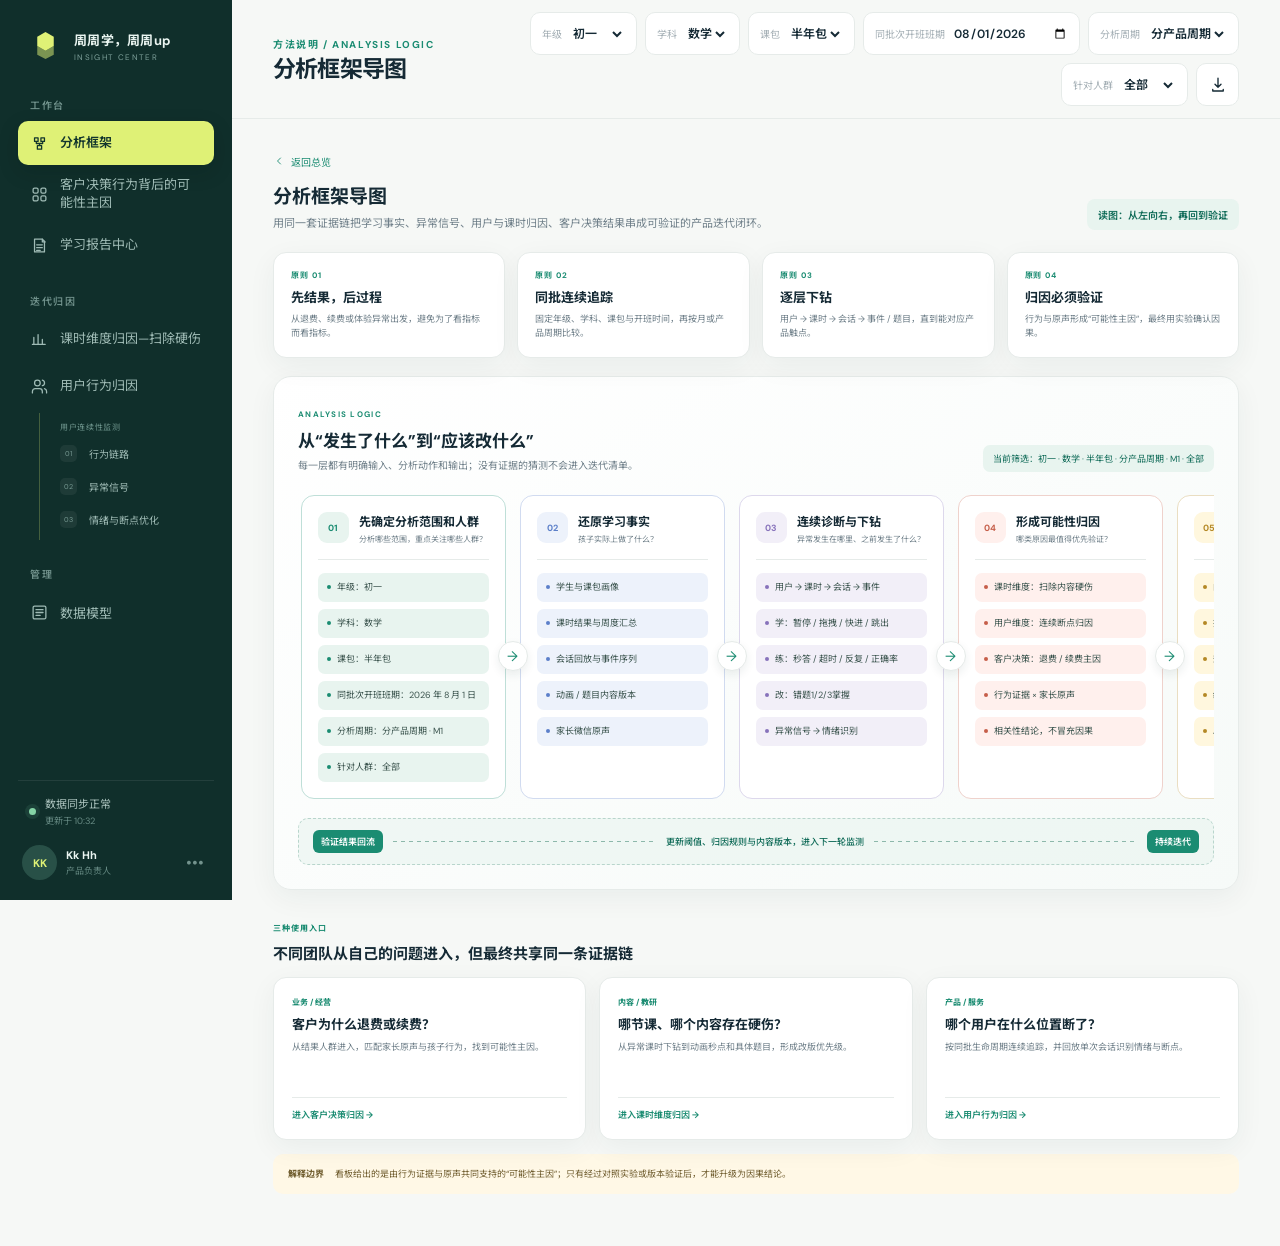
==== commit a93ed4f0: "feat: 新增家长学习报告与服务解读中心" ====
--- a/index.template.html
+++ b/index.template.html
@@ -34,6 +34,10 @@
           <button class="nav-item active" data-view="overview">
             <svg viewBox="0 0 24 24"><rect x="3" y="3" width="7" height="7" rx="2"/><rect x="14" y="3" width="7" height="7" rx="2"/><rect x="3" y="14" width="7" height="7" rx="2"/><rect x="14" y="14" width="7" height="7" rx="2"/></svg>
             <span>客户决策行为背后的可能性主因</span>
+          </button>
+          <button class="nav-item" data-view="reports">
+            <svg viewBox="0 0 24 24"><path d="M5 3h11l3 3v15H5z"/><path d="M16 3v4h4M8 11h8M8 15h8M8 19h5"/></svg>
+            <span>学习报告中心</span>
           </button>
           <p class="nav-label nav-label-spaced">迭代归因</p>
           <button class="nav-item" data-view="lesson">
--- a/styles.behavior.css
+++ b/styles.behavior.css
@@ -528,3 +528,63 @@
   .stage-rule-list span { grid-column: 2; }
   .stage-rule-list em { grid-column: 2; }
 }
+
+/* ==================== 学习报告中心 ==================== */
+.report-center { max-width: 1280px; margin: 0 auto; }
+.report-center-head { display: flex; align-items: flex-end; justify-content: space-between; gap: 24px; margin-bottom: 20px; }
+.report-center-head > div > span { color: var(--mint); font-size: 9px; font-weight: 700; letter-spacing: .16em; }
+.report-center-head h2 { margin: 7px 0 7px; font-size: 21px; letter-spacing: -.025em; }
+.report-center-head p { max-width: 760px; margin: 0; color: var(--muted); font-size: 10px; line-height: 1.7; }
+.report-toolbar { display: grid; grid-template-columns: 190px minmax(440px,1fr) 210px; gap: 12px; align-items: stretch; margin-bottom: 12px; padding: 12px; border: 1px solid var(--line); border-radius: 15px; background: white; box-shadow: var(--shadow); }
+.report-toolbar > label { display: flex; flex-direction: column; justify-content: center; gap: 5px; padding: 0 11px; border-radius: 9px; background: #f6f8f6; }
+.report-toolbar > label span,.report-period small { color: var(--faint); font-size: 8px; }
+.report-toolbar select { width: 100%; border: 0; outline: 0; background: transparent; color: var(--ink); font-size: 10px; font-weight: 700; }
+.report-type-tabs { display: grid; grid-template-columns: repeat(4,1fr); gap: 5px; }
+.report-type-tabs button { padding: 9px 7px; border: 1px solid transparent; border-radius: 9px; background: #f7f9f8; cursor: pointer; }
+.report-type-tabs button:hover { border-color: #bdd8cf; }
+.report-type-tabs button.active { border-color: var(--mint); color: var(--mint-deep); background: var(--mint-pale); box-shadow: inset 0 0 0 1px rgba(27,140,114,.05); }
+.report-type-tabs b,.report-type-tabs small { display: block; }
+.report-type-tabs b { font-size: 10px; }.report-type-tabs small { margin-top: 3px; color: var(--faint); font-size: 7px; }.report-type-tabs .active small { color: #609889; }
+.report-period { display: grid; grid-template-columns: 27px 1fr 27px; align-items: center; gap: 5px; padding: 6px; border: 1px solid var(--line); border-radius: 9px; }
+.report-period button { width: 27px; height: 27px; border: 0; border-radius: 7px; background: #f2f5f3; cursor: pointer; font-size: 18px; }
+.report-period span { text-align: center; }.report-period small,.report-period b { display: block; }.report-period b { margin-top: 3px; font-size: 8px; }
+.audience-switch { display: flex; align-items: center; gap: 7px; margin-bottom: 20px; padding: 8px 10px; border-radius: 12px; background: #eaf0ed; }
+.audience-switch > span { padding: 0 7px; color: var(--muted); font-size: 8px; font-weight: 600; }
+.audience-switch > button { display: grid; grid-template-columns: 27px 1fr; column-gap: 7px; padding: 7px 11px; border: 1px solid transparent; border-radius: 9px; background: transparent; cursor: pointer; text-align: left; }
+.audience-switch > button i { grid-row: 1/3; width: 27px; height: 27px; display: grid; place-items: center; border-radius: 8px; background: rgba(255,255,255,.75); color: var(--muted); font-size: 8px; font-style: normal; font-weight: 700; }
+.audience-switch > button b { font-size: 9px; }.audience-switch > button small { margin-top: 2px; color: var(--faint); font-size: 7px; }
+.audience-switch > button.active { border-color: #dbe6e2; background: white; box-shadow: 0 4px 13px rgba(22,54,47,.05); }
+.audience-switch > button.active i { color: white; background: var(--mint); }
+.audience-actions { margin-left: auto; }.audience-actions button { padding: 9px 13px; border: 0; border-radius: 8px; color: white; background: #163d35; cursor: pointer; font-size: 8px; font-weight: 600; }
+
+.parent-report-paper,.service-brief { overflow: hidden; border: 1px solid #dfe6e3; border-radius: 20px; background: white; box-shadow: 0 16px 42px rgba(22,54,47,.07); }
+.parent-report-cover { position: relative; overflow: hidden; display: flex; align-items: center; justify-content: space-between; min-height: 145px; padding: 32px 39px; color: white; background: linear-gradient(125deg,#123c34,#1b7967 68%,#6e9a62); }
+.parent-report-cover::after { content:""; position:absolute; right:80px; top:-76px; width:230px; height:230px; border:1px solid rgba(255,255,255,.13); border-radius:50%; box-shadow:0 0 0 42px rgba(255,255,255,.035),0 0 0 86px rgba(255,255,255,.025); }
+.parent-report-cover > div { position: relative; z-index: 1; }.parent-report-cover span { color: var(--lime); font-size: 9px; font-weight: 700; letter-spacing: .12em; }.parent-report-cover h2 { margin: 10px 0 7px; font-size: 25px; letter-spacing: -.025em; }.parent-report-cover p { margin: 0; color: #a9c9c1; font-size: 9px; }
+.parent-report-cover > i { position: relative; z-index: 1; width: 62px; height: 62px; display: grid; place-items:center; border: 1px solid rgba(255,255,255,.25); border-radius: 20px; background: rgba(255,255,255,.12); color: var(--lime); font-size: 22px; font-style: normal; font-weight: 700; backdrop-filter: blur(6px); }
+.parent-opening { padding: 27px 39px 21px; }.parent-opening > span,.report-learning-view > div > span,.report-learning-view aside > span,.parent-action > span,.report-stage-road header span { color: var(--mint); font-size: 8px; font-weight: 700; letter-spacing: .11em; }.parent-opening h3 { margin: 8px 0 7px; font-size: 17px; }.parent-opening p { margin: 0; color: var(--muted); font-size: 9px; }
+.parent-metric-grid { display: grid; grid-template-columns: repeat(4,1fr); margin: 0 39px 25px; border: 1px solid var(--line); border-radius: 14px; background: #fbfcfb; }
+.parent-metric-grid > div { padding: 16px 18px; border-right: 1px solid var(--line); }.parent-metric-grid > div:last-child { border:0; }.parent-metric-grid small,.parent-metric-grid b,.parent-metric-grid span { display: block; }.parent-metric-grid > div > small { color: var(--faint); font-size: 8px; }.parent-metric-grid b { margin: 7px 0 4px; font-size: 21px; }.parent-metric-grid b em { color: var(--muted); font-size: 9px; font-style: normal; }.parent-metric-grid span { color: var(--mint); font-size: 7px; }
+.report-learning-view { display: grid; grid-template-columns: 1.35fr .75fr; gap: 27px; margin: 0 39px 26px; padding: 25px; border-radius: 15px; background: #f3f8f5; }
+.report-learning-view > div { min-width:0; }.report-learning-view h3 { margin: 7px 0; font-size: 14px; }.report-learning-view p { margin: 0; color: var(--muted); font-size: 9px; line-height: 1.7; }
+.report-trend { position: relative; height: 87px; margin-top: 16px; padding: 10px 12px; border: 1px solid #e0ebe6; border-radius: 10px; background: white; }.report-trend > span { position:absolute; z-index:2; top:9px; left:11px; color:var(--faint); font-size:7px; }.report-trend small { position:absolute; right:10px; top:9px; color:var(--mint); font-size:7px; }.report-spark { width:100%; height:58px; margin-top:12px; }.report-spark polygon { fill:url(#reportArea); }.report-spark polyline { stroke:#1b8c72; }
+.report-learning-view aside { padding-left: 23px; border-left: 1px solid #dfe9e5; }.report-learning-view ul { display:grid; gap:12px; margin:13px 0 0; padding:0; list-style:none; }.report-learning-view li { display:grid; grid-template-columns:25px 1fr; gap:9px; align-items:center; }.report-learning-view li > i { width:25px; height:25px; display:grid; place-items:center; border-radius:8px; color:var(--mint-deep); background:white; font-size:9px; font-style:normal; font-weight:700; }.report-learning-view li b,.report-learning-view li small { display:block; }.report-learning-view li b { font-size:9px; }.report-learning-view li small { margin-top:3px; color:var(--faint); font-size:7px; line-height:1.35; }
+.report-stage-road { margin: 0 39px 26px; padding: 20px 23px; border:1px solid #eee3bb; border-radius:14px; background:#fffbef; }.report-stage-road header b { display:block; margin-top:5px; font-size:12px; }.report-stage-road > div { display:grid; grid-template-columns:1fr auto 1fr auto 1fr; align-items:center; gap:12px; margin-top:16px; }.report-stage-road > div > span { display:grid; grid-template-columns:28px 1fr; gap:8px; align-items:center; }.report-stage-road i { grid-row:1/3; width:28px; height:28px; display:grid; place-items:center; border-radius:50%; color:#96731e; background:#fff2c9; font-size:8px; font-style:normal; }.report-stage-road .done i { color:white; background:var(--mint); }.report-stage-road b,.report-stage-road small { display:block; }.report-stage-road b { font-size:9px; }.report-stage-road small { color:var(--faint); font-size:7px; }.report-stage-road em { color:#c6ae68; font-style:normal; }
+.parent-action { margin: 0 39px 28px; padding: 22px 24px; border-radius: 14px; color:white; background:#173e36; }.parent-action > span { color:var(--lime); }.parent-action h3 { margin:8px 0 16px; font-size:14px; }.parent-action > div { display:grid; grid-template-columns:repeat(3,1fr); gap:13px; }.parent-action p { display:grid; grid-template-columns:23px 1fr; gap:8px; margin:0; color:#c0d3ce; font-size:8px; line-height:1.65; }.parent-action p b { width:23px; height:23px; display:grid; place-items:center; border-radius:7px; color:#173e36; background:var(--lime); font-size:8px; }
+.parent-report-paper > footer { display:flex; justify-content:space-between; gap:20px; padding:13px 39px; color:var(--faint); background:#f8faf9; font-size:7px; }
+
+.service-brief { padding: 31px 35px 35px; }.service-brief > header { display:flex; align-items:flex-start; justify-content:space-between; gap:20px; padding-bottom:23px; border-bottom:1px solid var(--line); }.service-brief > header span { color:var(--violet); font-size:8px; font-weight:700; letter-spacing:.12em; }.service-brief > header h2 { margin:7px 0 5px; font-size:21px; }.service-brief > header p { margin:0; color:var(--faint); font-size:8px; }.service-risk { padding:8px 12px; border-radius:8px; color:#8a6a18; background:#fff4d2; font-size:9px; font-style:normal; font-weight:700; }.service-risk.is-high { color:#b6503d; background:var(--coral-pale); }
+.service-conclusion { margin:22px 0 15px; padding:19px 21px; border-left:4px solid var(--violet); border-radius:0 12px 12px 0; background:#f6f3fa; }.service-conclusion span,.evidence-chain header span,.service-grid article > span,.service-boundary > span { color:#6f5b9e; font-size:8px; font-weight:700; letter-spacing:.08em; }.service-conclusion h3 { margin:7px 0 5px; font-size:14px; }.service-conclusion p { margin:0; color:var(--muted); font-size:9px; }.service-conclusion p b { color:#6f5b9e; }
+.evidence-chain { padding:20px; border:1px solid var(--line); border-radius:14px; }.evidence-chain header b { display:block; margin-top:5px; font-size:11px; }.evidence-chain > div { display:grid; grid-template-columns:1fr auto 1fr auto 1fr auto 1fr; align-items:center; gap:8px; margin-top:16px; }.evidence-chain article { min-height:106px; padding:12px; border-radius:10px; background:#f7f9f8; }.evidence-chain article i { width:22px; height:22px; display:grid; place-items:center; border-radius:7px; color:white; background:var(--violet); font-size:7px; font-style:normal; }.evidence-chain article span,.evidence-chain article b,.evidence-chain article small { display:block; }.evidence-chain article span { margin-top:9px; color:var(--faint); font-size:7px; }.evidence-chain article b { margin-top:4px; font-size:9px; line-height:1.45; }.evidence-chain article small { margin-top:4px; color:var(--muted); font-size:7px; line-height:1.4; }.evidence-chain > div > em { color:#b5aaa7; font-style:normal; }
+.service-grid { display:grid; grid-template-columns:1.15fr .85fr; gap:14px; margin-top:14px; }.service-grid > article { padding:20px; border:1px solid var(--line); border-radius:14px; }.service-grid blockquote { margin:12px 0; padding:14px 16px; border:0; border-radius:10px; color:var(--ink); background:#f4f8f6; font-size:9px; line-height:1.8; }.service-grid button { padding:8px 11px; border:0; border-radius:7px; color:white; background:var(--mint); cursor:pointer; font-size:8px; font-weight:600; }.service-grid ul { display:grid; gap:8px; margin:12px 0 0; padding-left:18px; color:var(--muted); font-size:8px; line-height:1.65; }
+.service-boundary { margin-top:14px; padding:18px 20px; border-radius:14px; background:#fffaf1; }.service-boundary > div { display:grid; grid-template-columns:1fr 1fr; gap:10px; margin-top:10px; }.service-boundary p { margin:0; padding:10px 12px; border-radius:8px; color:var(--muted); background:white; font-size:8px; line-height:1.6; }.service-boundary p b { display:block; margin-bottom:3px; }.service-boundary .do b { color:var(--mint); }.service-boundary .dont b { color:var(--coral); }
+
+@media (max-width: 1050px) {
+  .report-toolbar { grid-template-columns:1fr; }.report-toolbar > label { padding:11px; }.report-learning-view { grid-template-columns:1fr; }.report-learning-view aside { padding:18px 0 0; border-left:0; border-top:1px solid #dfe9e5; }.evidence-chain > div { grid-template-columns:1fr; }.evidence-chain > div > em { text-align:center; transform:rotate(90deg); }.service-grid { grid-template-columns:1fr; }
+}
+@media (max-width: 760px) {
+  .report-center-head { align-items:flex-start; flex-direction:column; }.report-type-tabs { grid-template-columns:repeat(2,1fr); }.audience-switch { align-items:stretch; flex-wrap:wrap; }.audience-switch > span { width:100%; }.audience-switch > button { flex:1; min-width:150px; }.audience-actions { width:100%; margin:0; }.audience-actions button { width:100%; }.parent-report-cover { padding:25px 22px; }.parent-report-cover h2 { font-size:19px; }.parent-opening { padding:22px; }.parent-metric-grid { grid-template-columns:repeat(2,1fr); margin:0 22px 20px; }.parent-metric-grid > div:nth-child(2) { border-right:0; }.parent-metric-grid > div:nth-child(-n+2) { border-bottom:1px solid var(--line); }.report-learning-view,.report-stage-road,.parent-action { margin-left:22px; margin-right:22px; }.report-stage-road > div { grid-template-columns:1fr; }.report-stage-road em { text-align:center; transform:rotate(90deg); }.parent-action > div { grid-template-columns:1fr; }.parent-report-paper > footer { align-items:flex-start; flex-direction:column; padding:13px 22px; }.service-brief { padding:23px 18px; }.service-brief > header { flex-direction:column; }.service-boundary > div { grid-template-columns:1fr; }
+}
+@media print {
+  body { background:white; }.sidebar,.topbar,.report-center-head,.report-toolbar,.audience-switch,.toast,.scrim { display:none !important; }.app-shell,.main { display:block; }.content { max-width:none; padding:0; }.report-center { max-width:none; }.parent-report-paper,.service-brief { border:0; border-radius:0; box-shadow:none; }.parent-report-paper { print-color-adjust:exact; -webkit-print-color-adjust:exact; }.service-brief { padding:10mm; } @page { size:A4; margin:9mm; }
+}
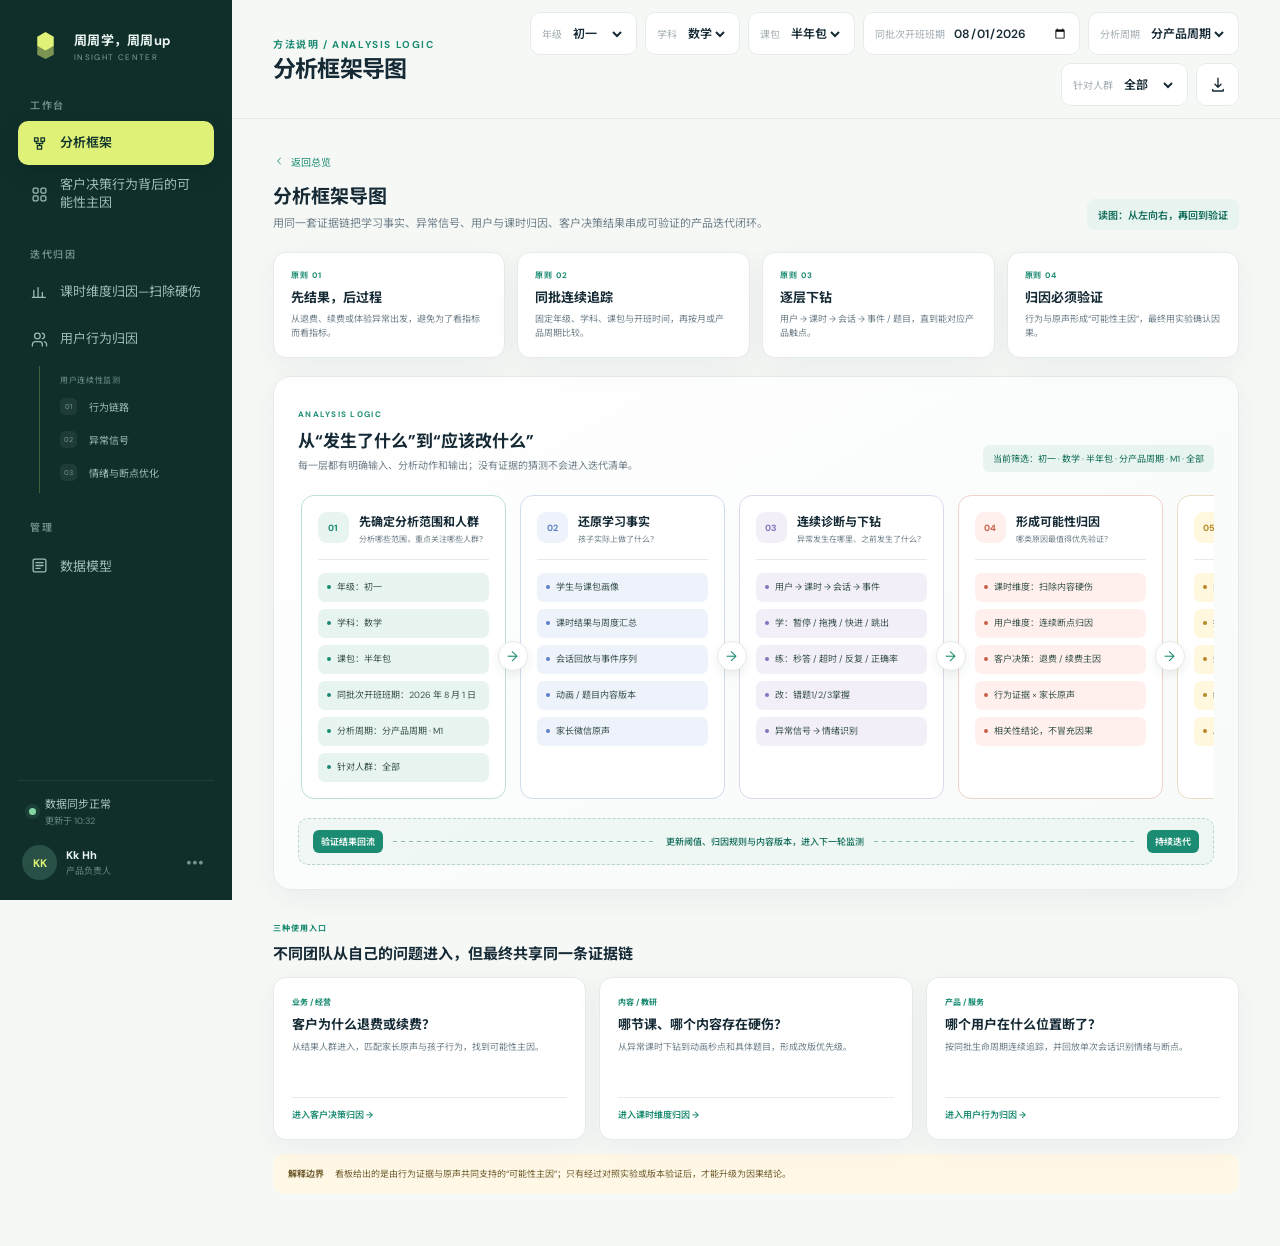
==== commit f522a7dd: "Revert "feat: 新增家长学习报告与服务解读中心" This reverts commit a93ed4f00ebc335083f732c98d65c992ac3c8215." ====
--- a/index.template.html
+++ b/index.template.html
@@ -34,10 +34,6 @@
           <button class="nav-item active" data-view="overview">
             <svg viewBox="0 0 24 24"><rect x="3" y="3" width="7" height="7" rx="2"/><rect x="14" y="3" width="7" height="7" rx="2"/><rect x="3" y="14" width="7" height="7" rx="2"/><rect x="14" y="14" width="7" height="7" rx="2"/></svg>
             <span>客户决策行为背后的可能性主因</span>
-          </button>
-          <button class="nav-item" data-view="reports">
-            <svg viewBox="0 0 24 24"><path d="M5 3h11l3 3v15H5z"/><path d="M16 3v4h4M8 11h8M8 15h8M8 19h5"/></svg>
-            <span>学习报告中心</span>
           </button>
           <p class="nav-label nav-label-spaced">迭代归因</p>
           <button class="nav-item" data-view="lesson">
--- a/styles.behavior.css
+++ b/styles.behavior.css
@@ -528,63 +528,3 @@
   .stage-rule-list span { grid-column: 2; }
   .stage-rule-list em { grid-column: 2; }
 }
-
-/* ==================== 学习报告中心 ==================== */
-.report-center { max-width: 1280px; margin: 0 auto; }
-.report-center-head { display: flex; align-items: flex-end; justify-content: space-between; gap: 24px; margin-bottom: 20px; }
-.report-center-head > div > span { color: var(--mint); font-size: 9px; font-weight: 700; letter-spacing: .16em; }
-.report-center-head h2 { margin: 7px 0 7px; font-size: 21px; letter-spacing: -.025em; }
-.report-center-head p { max-width: 760px; margin: 0; color: var(--muted); font-size: 10px; line-height: 1.7; }
-.report-toolbar { display: grid; grid-template-columns: 190px minmax(440px,1fr) 210px; gap: 12px; align-items: stretch; margin-bottom: 12px; padding: 12px; border: 1px solid var(--line); border-radius: 15px; background: white; box-shadow: var(--shadow); }
-.report-toolbar > label { display: flex; flex-direction: column; justify-content: center; gap: 5px; padding: 0 11px; border-radius: 9px; background: #f6f8f6; }
-.report-toolbar > label span,.report-period small { color: var(--faint); font-size: 8px; }
-.report-toolbar select { width: 100%; border: 0; outline: 0; background: transparent; color: var(--ink); font-size: 10px; font-weight: 700; }
-.report-type-tabs { display: grid; grid-template-columns: repeat(4,1fr); gap: 5px; }
-.report-type-tabs button { padding: 9px 7px; border: 1px solid transparent; border-radius: 9px; background: #f7f9f8; cursor: pointer; }
-.report-type-tabs button:hover { border-color: #bdd8cf; }
-.report-type-tabs button.active { border-color: var(--mint); color: var(--mint-deep); background: var(--mint-pale); box-shadow: inset 0 0 0 1px rgba(27,140,114,.05); }
-.report-type-tabs b,.report-type-tabs small { display: block; }
-.report-type-tabs b { font-size: 10px; }.report-type-tabs small { margin-top: 3px; color: var(--faint); font-size: 7px; }.report-type-tabs .active small { color: #609889; }
-.report-period { display: grid; grid-template-columns: 27px 1fr 27px; align-items: center; gap: 5px; padding: 6px; border: 1px solid var(--line); border-radius: 9px; }
-.report-period button { width: 27px; height: 27px; border: 0; border-radius: 7px; background: #f2f5f3; cursor: pointer; font-size: 18px; }
-.report-period span { text-align: center; }.report-period small,.report-period b { display: block; }.report-period b { margin-top: 3px; font-size: 8px; }
-.audience-switch { display: flex; align-items: center; gap: 7px; margin-bottom: 20px; padding: 8px 10px; border-radius: 12px; background: #eaf0ed; }
-.audience-switch > span { padding: 0 7px; color: var(--muted); font-size: 8px; font-weight: 600; }
-.audience-switch > button { display: grid; grid-template-columns: 27px 1fr; column-gap: 7px; padding: 7px 11px; border: 1px solid transparent; border-radius: 9px; background: transparent; cursor: pointer; text-align: left; }
-.audience-switch > button i { grid-row: 1/3; width: 27px; height: 27px; display: grid; place-items: center; border-radius: 8px; background: rgba(255,255,255,.75); color: var(--muted); font-size: 8px; font-style: normal; font-weight: 700; }
-.audience-switch > button b { font-size: 9px; }.audience-switch > button small { margin-top: 2px; color: var(--faint); font-size: 7px; }
-.audience-switch > button.active { border-color: #dbe6e2; background: white; box-shadow: 0 4px 13px rgba(22,54,47,.05); }
-.audience-switch > button.active i { color: white; background: var(--mint); }
-.audience-actions { margin-left: auto; }.audience-actions button { padding: 9px 13px; border: 0; border-radius: 8px; color: white; background: #163d35; cursor: pointer; font-size: 8px; font-weight: 600; }
-
-.parent-report-paper,.service-brief { overflow: hidden; border: 1px solid #dfe6e3; border-radius: 20px; background: white; box-shadow: 0 16px 42px rgba(22,54,47,.07); }
-.parent-report-cover { position: relative; overflow: hidden; display: flex; align-items: center; justify-content: space-between; min-height: 145px; padding: 32px 39px; color: white; background: linear-gradient(125deg,#123c34,#1b7967 68%,#6e9a62); }
-.parent-report-cover::after { content:""; position:absolute; right:80px; top:-76px; width:230px; height:230px; border:1px solid rgba(255,255,255,.13); border-radius:50%; box-shadow:0 0 0 42px rgba(255,255,255,.035),0 0 0 86px rgba(255,255,255,.025); }
-.parent-report-cover > div { position: relative; z-index: 1; }.parent-report-cover span { color: var(--lime); font-size: 9px; font-weight: 700; letter-spacing: .12em; }.parent-report-cover h2 { margin: 10px 0 7px; font-size: 25px; letter-spacing: -.025em; }.parent-report-cover p { margin: 0; color: #a9c9c1; font-size: 9px; }
-.parent-report-cover > i { position: relative; z-index: 1; width: 62px; height: 62px; display: grid; place-items:center; border: 1px solid rgba(255,255,255,.25); border-radius: 20px; background: rgba(255,255,255,.12); color: var(--lime); font-size: 22px; font-style: normal; font-weight: 700; backdrop-filter: blur(6px); }
-.parent-opening { padding: 27px 39px 21px; }.parent-opening > span,.report-learning-view > div > span,.report-learning-view aside > span,.parent-action > span,.report-stage-road header span { color: var(--mint); font-size: 8px; font-weight: 700; letter-spacing: .11em; }.parent-opening h3 { margin: 8px 0 7px; font-size: 17px; }.parent-opening p { margin: 0; color: var(--muted); font-size: 9px; }
-.parent-metric-grid { display: grid; grid-template-columns: repeat(4,1fr); margin: 0 39px 25px; border: 1px solid var(--line); border-radius: 14px; background: #fbfcfb; }
-.parent-metric-grid > div { padding: 16px 18px; border-right: 1px solid var(--line); }.parent-metric-grid > div:last-child { border:0; }.parent-metric-grid small,.parent-metric-grid b,.parent-metric-grid span { display: block; }.parent-metric-grid > div > small { color: var(--faint); font-size: 8px; }.parent-metric-grid b { margin: 7px 0 4px; font-size: 21px; }.parent-metric-grid b em { color: var(--muted); font-size: 9px; font-style: normal; }.parent-metric-grid span { color: var(--mint); font-size: 7px; }
-.report-learning-view { display: grid; grid-template-columns: 1.35fr .75fr; gap: 27px; margin: 0 39px 26px; padding: 25px; border-radius: 15px; background: #f3f8f5; }
-.report-learning-view > div { min-width:0; }.report-learning-view h3 { margin: 7px 0; font-size: 14px; }.report-learning-view p { margin: 0; color: var(--muted); font-size: 9px; line-height: 1.7; }
-.report-trend { position: relative; height: 87px; margin-top: 16px; padding: 10px 12px; border: 1px solid #e0ebe6; border-radius: 10px; background: white; }.report-trend > span { position:absolute; z-index:2; top:9px; left:11px; color:var(--faint); font-size:7px; }.report-trend small { position:absolute; right:10px; top:9px; color:var(--mint); font-size:7px; }.report-spark { width:100%; height:58px; margin-top:12px; }.report-spark polygon { fill:url(#reportArea); }.report-spark polyline { stroke:#1b8c72; }
-.report-learning-view aside { padding-left: 23px; border-left: 1px solid #dfe9e5; }.report-learning-view ul { display:grid; gap:12px; margin:13px 0 0; padding:0; list-style:none; }.report-learning-view li { display:grid; grid-template-columns:25px 1fr; gap:9px; align-items:center; }.report-learning-view li > i { width:25px; height:25px; display:grid; place-items:center; border-radius:8px; color:var(--mint-deep); background:white; font-size:9px; font-style:normal; font-weight:700; }.report-learning-view li b,.report-learning-view li small { display:block; }.report-learning-view li b { font-size:9px; }.report-learning-view li small { margin-top:3px; color:var(--faint); font-size:7px; line-height:1.35; }
-.report-stage-road { margin: 0 39px 26px; padding: 20px 23px; border:1px solid #eee3bb; border-radius:14px; background:#fffbef; }.report-stage-road header b { display:block; margin-top:5px; font-size:12px; }.report-stage-road > div { display:grid; grid-template-columns:1fr auto 1fr auto 1fr; align-items:center; gap:12px; margin-top:16px; }.report-stage-road > div > span { display:grid; grid-template-columns:28px 1fr; gap:8px; align-items:center; }.report-stage-road i { grid-row:1/3; width:28px; height:28px; display:grid; place-items:center; border-radius:50%; color:#96731e; background:#fff2c9; font-size:8px; font-style:normal; }.report-stage-road .done i { color:white; background:var(--mint); }.report-stage-road b,.report-stage-road small { display:block; }.report-stage-road b { font-size:9px; }.report-stage-road small { color:var(--faint); font-size:7px; }.report-stage-road em { color:#c6ae68; font-style:normal; }
-.parent-action { margin: 0 39px 28px; padding: 22px 24px; border-radius: 14px; color:white; background:#173e36; }.parent-action > span { color:var(--lime); }.parent-action h3 { margin:8px 0 16px; font-size:14px; }.parent-action > div { display:grid; grid-template-columns:repeat(3,1fr); gap:13px; }.parent-action p { display:grid; grid-template-columns:23px 1fr; gap:8px; margin:0; color:#c0d3ce; font-size:8px; line-height:1.65; }.parent-action p b { width:23px; height:23px; display:grid; place-items:center; border-radius:7px; color:#173e36; background:var(--lime); font-size:8px; }
-.parent-report-paper > footer { display:flex; justify-content:space-between; gap:20px; padding:13px 39px; color:var(--faint); background:#f8faf9; font-size:7px; }
-
-.service-brief { padding: 31px 35px 35px; }.service-brief > header { display:flex; align-items:flex-start; justify-content:space-between; gap:20px; padding-bottom:23px; border-bottom:1px solid var(--line); }.service-brief > header span { color:var(--violet); font-size:8px; font-weight:700; letter-spacing:.12em; }.service-brief > header h2 { margin:7px 0 5px; font-size:21px; }.service-brief > header p { margin:0; color:var(--faint); font-size:8px; }.service-risk { padding:8px 12px; border-radius:8px; color:#8a6a18; background:#fff4d2; font-size:9px; font-style:normal; font-weight:700; }.service-risk.is-high { color:#b6503d; background:var(--coral-pale); }
-.service-conclusion { margin:22px 0 15px; padding:19px 21px; border-left:4px solid var(--violet); border-radius:0 12px 12px 0; background:#f6f3fa; }.service-conclusion span,.evidence-chain header span,.service-grid article > span,.service-boundary > span { color:#6f5b9e; font-size:8px; font-weight:700; letter-spacing:.08em; }.service-conclusion h3 { margin:7px 0 5px; font-size:14px; }.service-conclusion p { margin:0; color:var(--muted); font-size:9px; }.service-conclusion p b { color:#6f5b9e; }
-.evidence-chain { padding:20px; border:1px solid var(--line); border-radius:14px; }.evidence-chain header b { display:block; margin-top:5px; font-size:11px; }.evidence-chain > div { display:grid; grid-template-columns:1fr auto 1fr auto 1fr auto 1fr; align-items:center; gap:8px; margin-top:16px; }.evidence-chain article { min-height:106px; padding:12px; border-radius:10px; background:#f7f9f8; }.evidence-chain article i { width:22px; height:22px; display:grid; place-items:center; border-radius:7px; color:white; background:var(--violet); font-size:7px; font-style:normal; }.evidence-chain article span,.evidence-chain article b,.evidence-chain article small { display:block; }.evidence-chain article span { margin-top:9px; color:var(--faint); font-size:7px; }.evidence-chain article b { margin-top:4px; font-size:9px; line-height:1.45; }.evidence-chain article small { margin-top:4px; color:var(--muted); font-size:7px; line-height:1.4; }.evidence-chain > div > em { color:#b5aaa7; font-style:normal; }
-.service-grid { display:grid; grid-template-columns:1.15fr .85fr; gap:14px; margin-top:14px; }.service-grid > article { padding:20px; border:1px solid var(--line); border-radius:14px; }.service-grid blockquote { margin:12px 0; padding:14px 16px; border:0; border-radius:10px; color:var(--ink); background:#f4f8f6; font-size:9px; line-height:1.8; }.service-grid button { padding:8px 11px; border:0; border-radius:7px; color:white; background:var(--mint); cursor:pointer; font-size:8px; font-weight:600; }.service-grid ul { display:grid; gap:8px; margin:12px 0 0; padding-left:18px; color:var(--muted); font-size:8px; line-height:1.65; }
-.service-boundary { margin-top:14px; padding:18px 20px; border-radius:14px; background:#fffaf1; }.service-boundary > div { display:grid; grid-template-columns:1fr 1fr; gap:10px; margin-top:10px; }.service-boundary p { margin:0; padding:10px 12px; border-radius:8px; color:var(--muted); background:white; font-size:8px; line-height:1.6; }.service-boundary p b { display:block; margin-bottom:3px; }.service-boundary .do b { color:var(--mint); }.service-boundary .dont b { color:var(--coral); }
-
-@media (max-width: 1050px) {
-  .report-toolbar { grid-template-columns:1fr; }.report-toolbar > label { padding:11px; }.report-learning-view { grid-template-columns:1fr; }.report-learning-view aside { padding:18px 0 0; border-left:0; border-top:1px solid #dfe9e5; }.evidence-chain > div { grid-template-columns:1fr; }.evidence-chain > div > em { text-align:center; transform:rotate(90deg); }.service-grid { grid-template-columns:1fr; }
-}
-@media (max-width: 760px) {
-  .report-center-head { align-items:flex-start; flex-direction:column; }.report-type-tabs { grid-template-columns:repeat(2,1fr); }.audience-switch { align-items:stretch; flex-wrap:wrap; }.audience-switch > span { width:100%; }.audience-switch > button { flex:1; min-width:150px; }.audience-actions { width:100%; margin:0; }.audience-actions button { width:100%; }.parent-report-cover { padding:25px 22px; }.parent-report-cover h2 { font-size:19px; }.parent-opening { padding:22px; }.parent-metric-grid { grid-template-columns:repeat(2,1fr); margin:0 22px 20px; }.parent-metric-grid > div:nth-child(2) { border-right:0; }.parent-metric-grid > div:nth-child(-n+2) { border-bottom:1px solid var(--line); }.report-learning-view,.report-stage-road,.parent-action { margin-left:22px; margin-right:22px; }.report-stage-road > div { grid-template-columns:1fr; }.report-stage-road em { text-align:center; transform:rotate(90deg); }.parent-action > div { grid-template-columns:1fr; }.parent-report-paper > footer { align-items:flex-start; flex-direction:column; padding:13px 22px; }.service-brief { padding:23px 18px; }.service-brief > header { flex-direction:column; }.service-boundary > div { grid-template-columns:1fr; }
-}
-@media print {
-  body { background:white; }.sidebar,.topbar,.report-center-head,.report-toolbar,.audience-switch,.toast,.scrim { display:none !important; }.app-shell,.main { display:block; }.content { max-width:none; padding:0; }.report-center { max-width:none; }.parent-report-paper,.service-brief { border:0; border-radius:0; box-shadow:none; }.parent-report-paper { print-color-adjust:exact; -webkit-print-color-adjust:exact; }.service-brief { padding:10mm; } @page { size:A4; margin:9mm; }
-}
